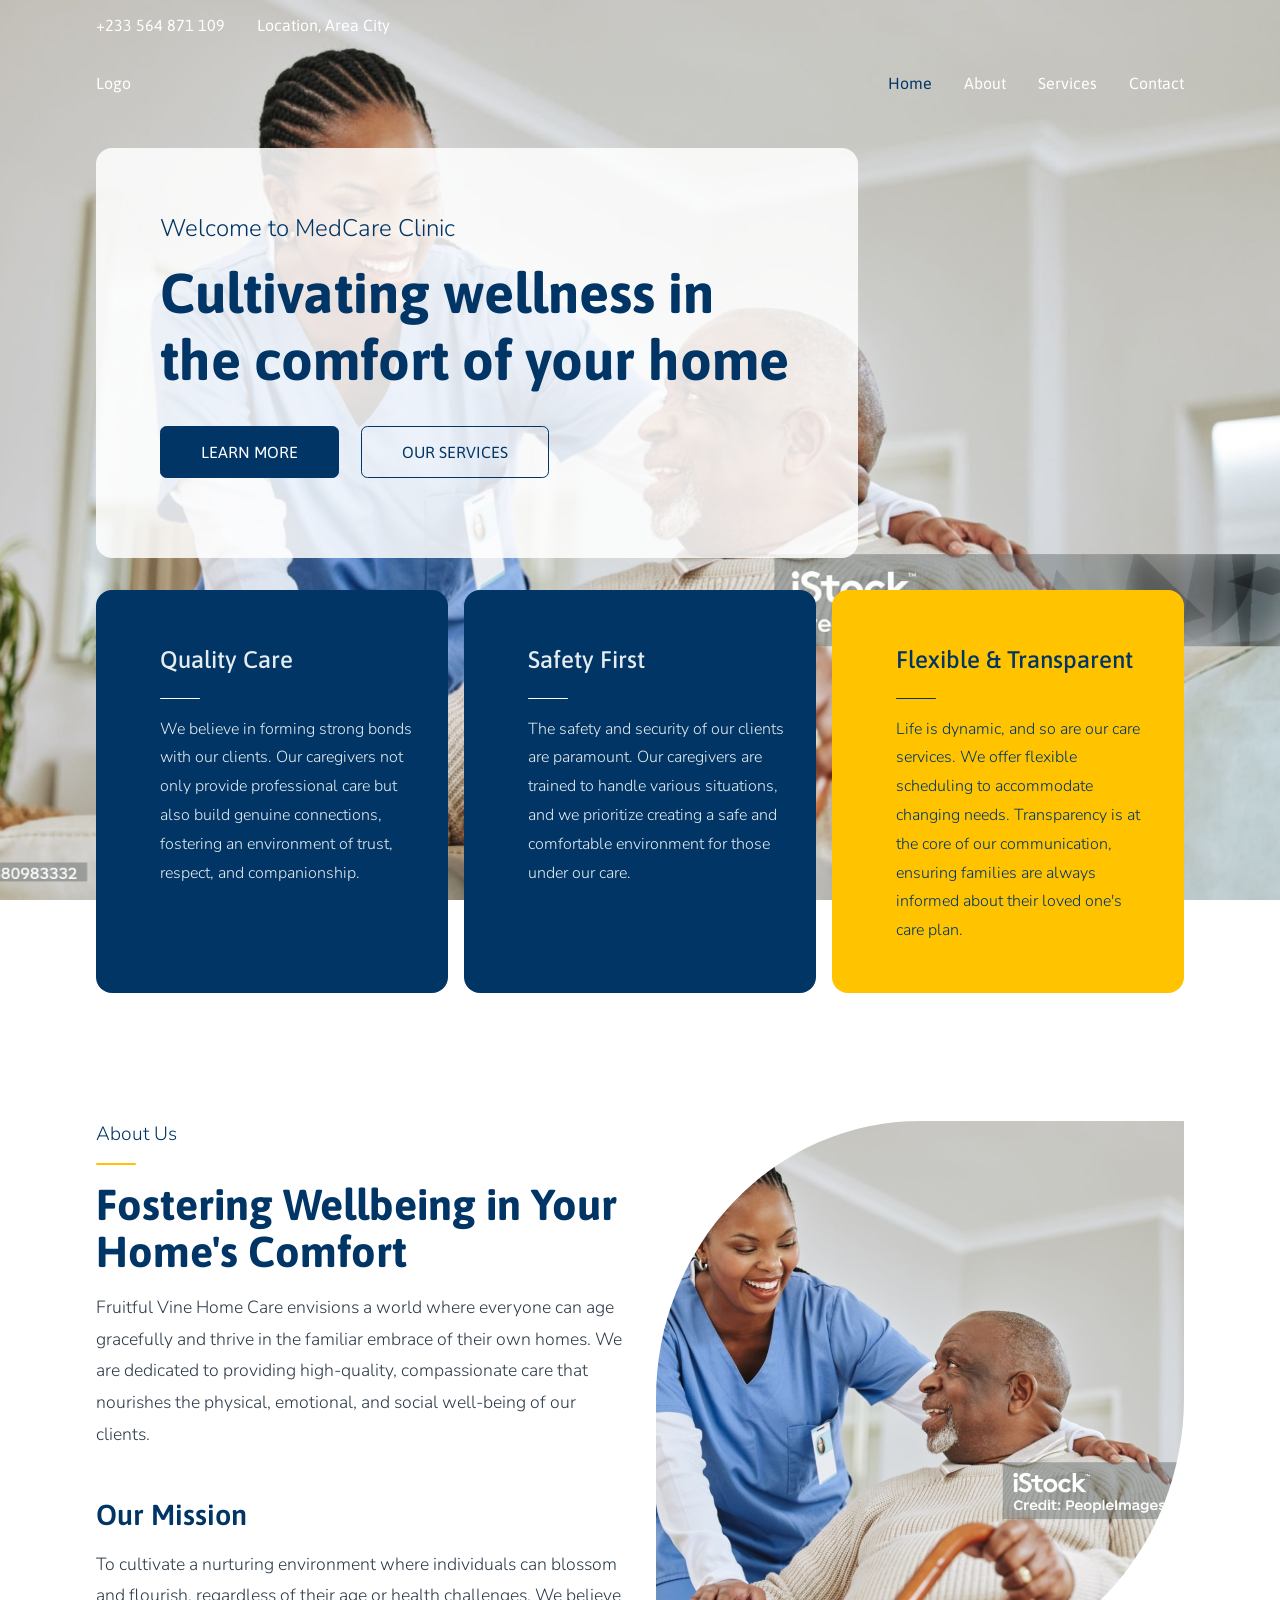
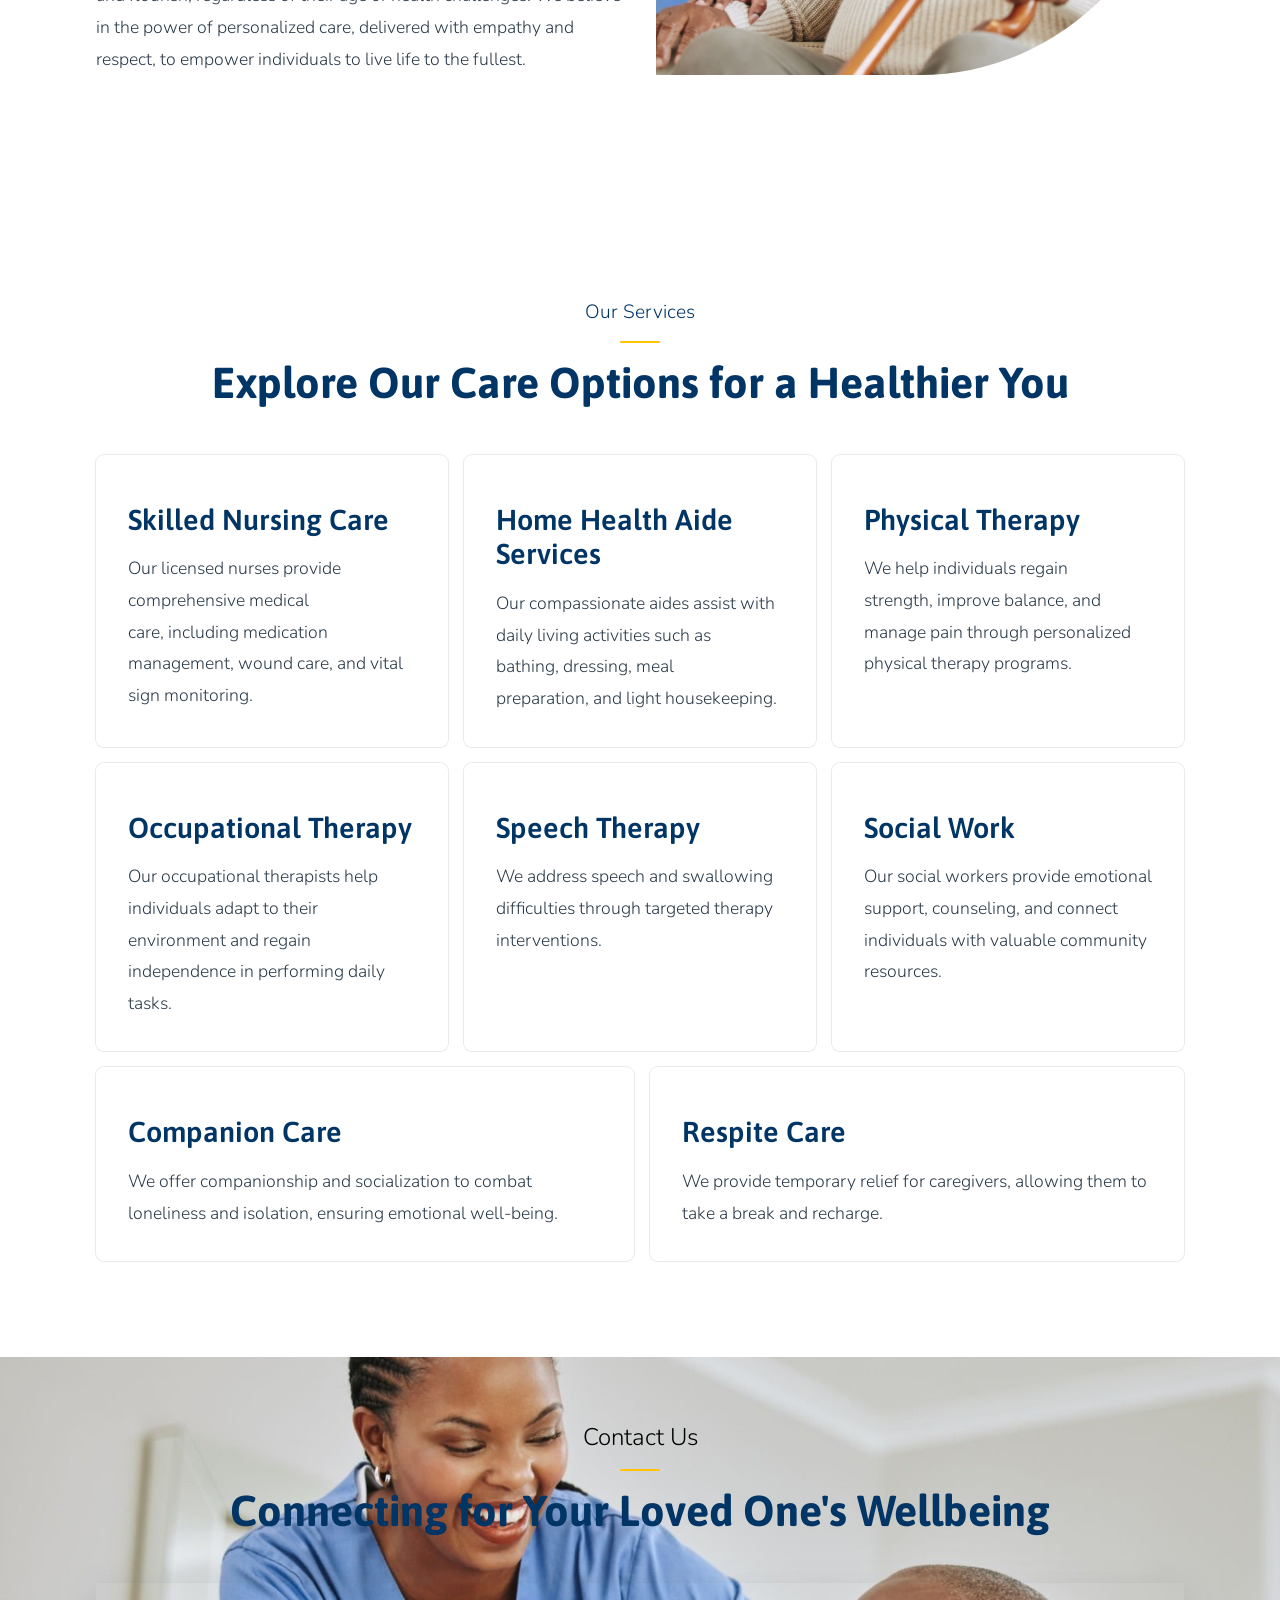
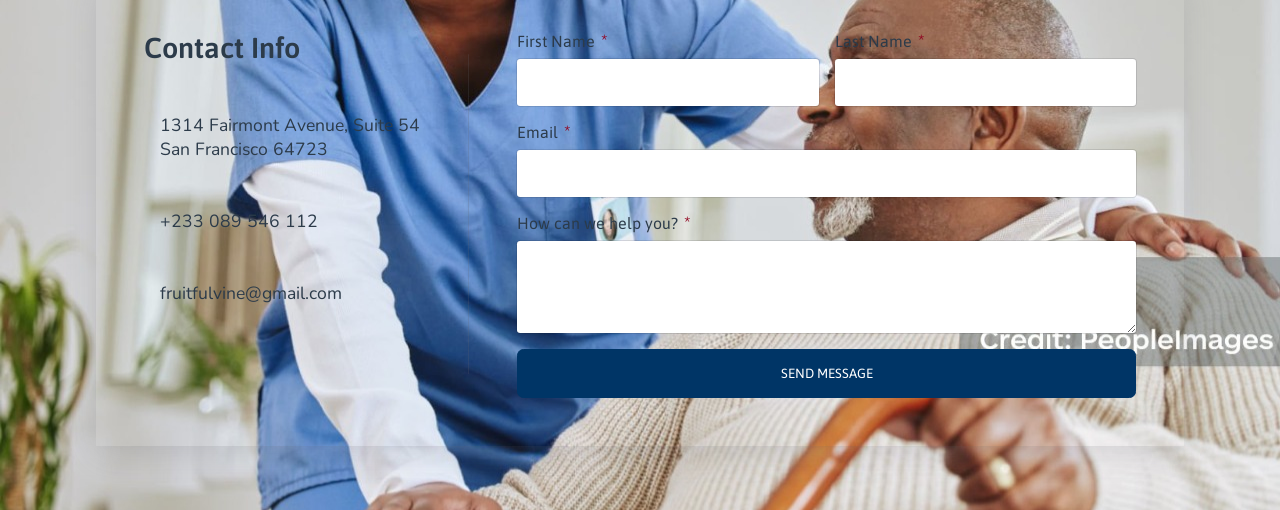
==== index.html @ 84276038 "Added a working spinner to button on form submit" ====
<!DOCTYPE html>
<html lang="en">
<head>
    <meta charset="UTF-8">
    <meta name="viewport" content="width=device-width, initial-scale=1.0">
    <title>Fruitful Vine Home Care</title>
    <link rel="stylesheet" href="https://unicons.iconscout.com/release/v4.0.0/css/line.css">
    <link rel="stylesheet" href="./assets/css/style.css"/>
    <link rel="preconnect" href="https://fonts.googleapis.com">
    <link rel="preconnect" href="https://fonts.gstatic.com" crossorigin>
    <link href="https://fonts.googleapis.com/css2?family=Nunito:ital,wght@0,200;0,300;0,400;0,500;0,600;0,700;0,800;1,200;1,300;1,400&family=Open+Sans:ital,wght@0,300;0,400;0,500;0,600;0,700;1,300;1,400&display=swap" rel="stylesheet">
    <link rel="preconnect" href="https://fonts.googleapis.com">
    <link href="https://fonts.googleapis.com/css2?family=Asap:ital,wght@0,200;0,300;0,400;0,600;0,700;0,800;0,900;1,200&family=Nunito:ital,wght@0,200;0,300;0,400;0,500;0,600;0,700;0,800;1,200;1,300;1,400&family=Open+Sans:ital,wght@0,300;0,400;0,500;0,600;0,700;1,300;1,400&display=swap" rel="stylesheet">
    <script src="./assets/js/main.js" defer></script>
</head>
<body>
    <section class="topnav">
        <div class="container flex">
            <ul class="contact-links flex gap-md">
                <li>
                    <span><i class="uil uil-phone-alt"></i></span>
                    <span>+233 564 871 109</span>
                </li>
                <li>
                    <span><i class="uil uil-map-marker"></i></span>
                    <span>Location, Area City</span>
                </li>
            </ul>

            <ul class="social-media-links flex gap">
                <li><i class="uil uil-facebook-f"></i></li>
                <li><i class="uil uil-twitter"></i></li>
                <li><i class="uil uil-instagram"></i></li>
                <li><i class="uil uil-whatsapp"></i></li>
            </ul>
        </div>
    </section>

    <nav id="navbar" class="nav">
        <div class="container space-between">
            <div class="flex">
                <i class="uil uil-bars" id="nav-menu-icon"></i>
                <p id="logo">Logo</p>
            </div>
            <ul class="navlinks flex gap-md">
                <li><a href="home" class="active">Home</a></li>
                <li><a href="about">About</a></li>
                <li><a href="services">Services</a></li>
                <li><a href="contact">Contact</a></li>
            </ul>
            <i class="uil uil-ellipsis-v" id="topnav-menu-icon"></i>
        </div>
    </nav>

    <div id="alertBox">
        <!-- <span class="validation-success-icon"><i class="uil uil-exclamation-circle"></i></span>
        <span class="validation-success">Lorem ipsum dolor sit amet consectetur.</span> -->
    </div>

    <section class="hero container">
        <div class="content flex-col">
            <h1 class="h-sm"> Welcome to MedCare Clinic</h1>
            <h2 class="h-xl"> Cultivating wellness in the comfort of your home</h2>
            <div class="hero-buttons">
                <a class="btn btn-blue-fill" href="#">Learn More</a>
                <a class="btn btn-blue-outline" href="#">Our Services</a>
            </div>
        </div>
    </section>
    <div class="hero-bg-image scaleAnimation"></div>

    <section class="hero-cards container">
        <div class="hero-card">
                <div><i class="uil uil-star"></i></div>
            <div class="content">
                <h3>Quality Care</h3>
                <hr class="hr">
                <p>We believe in forming strong bonds with our clients. Our caregivers not only provide professional care but also build genuine connections, fostering an environment of trust, respect, and companionship.</p>
            </div>
        </div>
        <div class="hero-card">
            <div><i class="uil uil-shield-check"></i></div>
            <div class="content">
                <h3 class="short-underline">Safety First</h3>
                <hr class="hr">
                <p>The safety and security of our clients are paramount. Our caregivers are trained to handle various situations, and we prioritize creating a safe and comfortable environment for those under our care.</p>
            </div>
        </div>
        <div class="hero-card">
            <div><i class="uil uil-thumbs-up"></i></div>
            <div class="content">
                <h3>Flexible & Transparent</h3>
                <hr class="hr">
                <p>Life is dynamic, and so are our care services. We offer flexible scheduling to accommodate changing needs. Transparency is at the core of our communication, ensuring families are always informed about their loved one's care plan.</p>
            </div>
        </div>        
    </section>


    <!-- <MAIN> -->
    <main>
        <!-- ABOUT -->
        <section class="about container row gap-md">
            <div class="content flex-col flex-grow gap-lg">
                <div class="flex-col gap">
                    <h2 class="h-xs text-blue">About Us</h2>
                    <hr class="hr-md hr-yellow">
                    <h3 class="h-lg text-blue">Fostering Wellbeing in Your Home's Comfort</h3>
                    <p>Fruitful Vine Home Care envisions a world where everyone can age gracefully and thrive in the familiar embrace of their own homes. We are dedicated to providing high-quality, compassionate care that nourishes the physical, emotional, and social well-being of our clients.</p>
                </div>
                <div class="flex-col gap">
                    <h2 class="h-md text-blue">Our Mission</h2>
                    <p>To cultivate a nurturing environment where individuals can blossom and flourish, regardless of their age or health challenges. We believe in the power of personalized care, delivered with empathy and respect, to empower individuals to live life to the fullest.</p>
                </div>
            </div>
            <div class="image-container flex-grow">
            </div>
        </section>
        <!-- END OF ABOUT -->

        <!-- SERVICES -->
        <section class="services">
            <div class="content container flex-col gap-lg">
                <div class="text-center flex-col">
                    <h2 class="h-xs text-blue">Our Services</h2>
                    <hr class="hr-md hr-yellow text-center align-self-center">
                    <h3 class="h-lg text-blue">Explore Our Care Options for a Healthier You</h3>
                </div>
                <div class="content row gap">
                    <div class="card flex-col gap">
                        <div>
                            <i class="uil uil-medkit"></i>
                        </div>
                        <h3 class="h-md text-blue">Skilled Nursing Care</h3>
                        <p>Our licensed nurses provide comprehensive medical care, including medication management, wound care, and vital sign monitoring.</p>
                    </div>

                    <div class="card flex-col gap">
                        <div>
                            <i class="uil uil-clinic-medical"></i>
                        
                        </div>
                        <h3 class="h-md text-blue">Home Health Aide Services</h3>
                        <p>Our compassionate aides assist with daily living activities such as bathing, dressing, meal preparation, and light housekeeping.</p>
                    </div>

                    <div class="card flex-col gap">
                        <div><i class="uil uil-wheelchair"></i></div>
                        <h3 class="h-md text-blue">Physical Therapy</h3>
                        <p>We help individuals regain strength, improve balance, and manage pain through personalized physical therapy programs.</p>
                    </div>

                    <div class="card flex-col gap">
                        <div><i class="uil uil-heart-medical"></i></div>
                        <h3 class="h-md text-blue">Occupational Therapy</h3>
                        <p>Our occupational therapists help individuals adapt to their environment and regain independence in performing daily tasks.</p>
                    </div>

                    <div class="card flex-col gap">
                        <div><i class="uil uil-microphone"></i></div>
                        <h3 class="h-md text-blue">Speech Therapy</h3>
                        <p>We address speech and swallowing difficulties through targeted therapy interventions.</p>
                    </div>

                    <div class="card flex-col gap">
                        <div><i class="uil uil-user-nurse"></i></div>
                        <h3 class="h-md text-blue">Social Work</h3>
                        <p>Our social workers provide emotional support, counseling, and connect individuals with valuable community resources.</p>
                    </div>

                    <div class="card flex-col gap">
                        <div>
                        
                            <i class="uil uil-comments"></i>
                        </div>
                        <h3 class="h-md text-blue">Companion Care</h3>
                        <p>We offer companionship and socialization to combat loneliness and isolation, ensuring emotional well-being.</p>
                    </div>

                    <div class="card flex-col gap">
                        <div><i class="uil uil-coffee"></i></div>
                        <h3 class="h-md text-blue">Respite Care</h3>
                        <p>We provide temporary relief for caregivers, allowing them to take a break and recharge.</p>
                    </div>
                </div>
            </div>
        </section>
        <!-- END OF SERVICES -->

        <!-- WHY US -->
        <section class="contact-us">
            <div class="container flex-col gap-lg align-center">
                <div class="text-center flex-col gap">
                    <h2 class="h-sm">Contact Us</h2>
                    <hr class="hr-md hr-yellow align-self-center">
                    <h3 class="h-lg text-blue">Connecting for Your Loved One's Wellbeing</h3>
                </div>
                <div class="flex row gap-lg content align-top">
                    <div class="contact-info flex-col gap-lg">
                        <h3 class="h-md">Contact Info</h3>
                        <div class="flex justify-start ">
                            <i class="uil uil-map-marker"></i>
                            <span>
                                1314 Fairmont Avenue, Suite 54<br>San Francisco 64723
                            </span>
                        </div>
                        <div class="flex justify-start ">
                            <i class="uil uil-phone"></i>
                            <span>
                                +233 089 546 112
                            </span>
                        </div>
                        <div class="flex justify-start ">
                            <i class="uil uil-envelope-alt"></i>
                            <span>
                                fruitfulvine@gmail.com
                            </span>
                        </div>
                    </div>  
                    <hr class="hr-y">
                    <form method="post" id="contactForm" class="form gap flex-grow">
                        <div class="flex row">
                            <div class="formInput">
                                <label for="firstname">First Name</label>
                                <input type="text" name="firstname" id="firstname" class="contact-form-field" required>
                            </div>
                            <div class="formInput">
                                <label for="lastname">Last Name</label>
                                <input type="text" name="lastname" id="lastname" class="contact-form-field" required>
                            </div>
                        </div>
                        <div class="formInput">
                            <label for="email">Email</label>
                            <input type="email" name="email" id="email" class="contact-form-field" required>
                        </div>
                        <div class="formInput">
                            <label for="message">How can we help you?</label>
                            <textarea name="message" id="message" class="contact-form-field" rows="4" required>
                            </textarea>
                        </div>
                        <button id="btnSpinner" class="btn btn-blue-fill" type="button" onClick="submitForm()">
                            <span class="btn-spinner">Send Message</span>
                        </button>
                    </form>
                
                </div>
            </div>
        </section>
        <!-- END OF WHY US -->
    </main>
    <!-- </MAIN> -->


    <!-- <FOOTER> -->
    <footer>

    </footer>
    <!-- </FOOTER> -->
    <!-- <div id="preloader"></div> -->

    <script>
        const alertBox = document.getElementById('alertBox');

        function validateForm() {
            let firstname = document.getElementById('firstname').value.trim();
            let lastname = document.getElementById('lastname').value.trim();
            let email = document.getElementById('email').value.trim();
            let message = document.getElementById('message').value.trim();

            if (firstname === '' || lastname === '') {
                showMessage('Your name is required', false);
                return false;
            }

            if (email === '') {
                showMessage('Email is required', false);
                return false;
            } else if (!isValidEmail(email)) {
                showMessage('Invalid email format', false);
                return false;
            }

            return true;
        }

        function isValidEmail(email) {
            var emailRegex = /^[^\s@]+@[^\s@]+\.[^\s@]+$/;
            return emailRegex.test(email);
        }

        function showMessage(message, success){
            const className = success ? 'validation-success' : 'validation-error';
            const alertIcon = success ? '<i class="uil uil-check-circle"></i>' : '<i class="uil uil-exclamation-circle"></i>';

            alertBox.innerHTML = `
                <span class="${className}-icon">${alertIcon}</span>
                <span class="${className}">
                    ${message}
                </span>`;

            setTimeout(() => {
                if (alertBox) {
                    alertBox.innerHTML = '';
                }
            }, 6000); 
        }

        function clearInputFields (){
            var inputFields = document.getElementsByClassName('contact-form-field');

            for (var i = 0; i < inputFields.length; i++) {
                inputFields[i].value = '';
            }
        }

        function submitForm() {
            if(validateForm()){ 
                startSpinner('btnSpinner');
                fetch('process_contact_form.php', {
                    method: 'POST',
                    body: new FormData(document.getElementById('contactForm')),
            })
            .then(response => response.json())
            .then(data => {
                stopSpinner('btnSpinner');
                showMessage(data.message, data.success);
                clearInputFields();
            })
            .catch(error => console.error('Error:', error));
            }
        }

        function startSpinner(elementId) {
            var element = document.getElementById(elementId);
            element.classList.add('btn-loading');
        }

        function stopSpinner(elementId) {
            var element = document.getElementById(elementId);
            if(element.classList.contains('btn-loading')){ 
            element.classList.remove('btn-loading');
            }
        }
    </script>
</body>
</html>
---- assets/css/style.css ----
:root{
    --dark: #2c3b4a;
    /* --blue: #346bae; */
    /* --yellow: #e1c303;  */
    --yellow: #ffc300;
    --blue: #003566;
    --turq: #03cee1; 
    --light-blue: #346bae;
    --light: #e4ecee;
    --test: 2px solid red;
    --shadow-1: #959da533 0px 8px 24px;
}
*{
    padding: 0;
    margin: 0;
    box-sizing: border-box;
    list-style-type: none;
    text-decoration: none;
    /* border:var(--test); */
}
body{
    font-family: 'Nunito', sans-serif;
    position: relative;
}
a{
    color: inherit;
}
.container{
    width: 85%;
    margin: 0 auto;
}
.topnav, .nav{
    padding: 1rem 0;
}
.flex{
    display: flex;
    justify-content: space-between;
    align-items: center;
    gap: 1rem;
}
.flex-col{
    display: flex;
    flex-direction: column;
    gap: 1rem;
}
.space-between{
    display: flex;
    justify-content: space-between;
}
.justify-start{
    justify-content: start;
}
.align-center{
    align-items: center;
}
.align-self-center{
    align-self: center;
}
.gap{
    gap: 1rem;
}
.gap-md{
    gap: 2rem;
}
.gap-lg{
    gap: 3rem;
}
.gap-xl{
    gap: 5rem;
}
.nav{
    position: sticky;
    top: 0;
    z-index: 1;
    padding: 1.5rem 0;
}
#nav-menu-icon,
#topnav-menu-icon{
    display: none;
}
.topnav, .nav{
    color: white;
    font-family: "Asap", sans-serif;
}
.topnav ul li i:hover,
.nav ul li a:hover{
    color: var(--blue);
    cursor: pointer;
}
nav a.active {
    color: var(--blue); 
}
.nav-scrolled{
    background-color: var(--blue);
}
.nav-scrolled a.active{
    color: var(--yellow);
}
.nav-scrolled ul li a:hover{
    color: var(--yellow);
}
#topnav-menu-icon,
#nav-menu-icon{
    font-size: 2rem;
    cursor: pointer;
    display: none;
}
.h-xs{
    font-weight: 300;
    font-size: 1.2rem;
}
.h-sm{
    font-weight: 300;
    font-size: 1.5rem;
}
.h-md{
    font-weight: 600;
    font-size: 1.8rem;
    font-family: "Asap", sans-serif;
    line-height: 1.2;
}
.h-lg{
    font-weight: 700;
    font-size: 2.7rem;
    font-family: "Asap", sans-serif;
    line-height: 1.1;
}
.h-xl{
    font-weight: 700;
    font-size: 3.5rem;
    font-family: "Asap", sans-serif;
    line-height: 1.2;
}
.hero{
    /* min-height: 80vh; */
    display: flex;
    padding: 2rem 0;
    /* align-items: center; */
    /* border: 1px solid red; */
    color: var(--blue);
}
.hero .content{
    width: 70%;
    background-color: #ffffffda;
    padding: 4rem;
    border-radius: 1rem;
}
.hero-bg-image{
    min-height: 100vh;
    width: 100%;
    position: absolute;
    top: 0;
    z-index: -1;
    background: url('../img/hero-img-1.jpeg');
    background-size: cover;
    background-repeat: no-repeat;
    background-position: top;
    background-attachment: fixed;
    animation: scaleAnimation 30s infinite alternate; 
}
.hero-buttons{
    display: flex;
    gap: 1.4rem;
    padding: 1rem 0;
}
.hero-cards{
    display: flex;
    gap: 1rem;
}
.hero-card{
    flex: 1;
    display: flex;
    padding: 3rem 2rem;
    background-color: var(--blue);
    color: white;
    border-radius: 1rem;
    gap: 2rem;
    transition: transform 0.5s ease;
}
.hero-card hr{
    background-color: white;
}
.hero-cards .hero-card:last-child .content hr{
    background-color: var(--blue);
}
.hero-card .content{
    display: flex;
    flex-direction: column;
    gap: 1rem;
    font-weight: 300;
    color: var(--light);
    line-height: 1.8;
}
.hero-card .content h3{
    font-size: 1.5rem;
    font-weight: 500;
    font-family: "Asap", sans-serif;
}
.hero-card i {
    font-size: 2rem;
}
.hero-cards .hero-card:last-child,
.hero-cards .hero-card:last-child .content{
    background-color: var(--yellow);
    color: var(--blue);
}
.hero-cards .hero-card:last-child .content hr{
    border-color: var(--blue);
}
.hero-card:hover{
    transform: scale(1.1);
    box-shadow: var(--shadow-1);
}
.btn{
    padding: 1rem 2.5rem;
    border-radius: .4rem;
    font-family: 'Asap', sans-serif;
    text-transform: uppercase;
    cursor: pointer;
    position: relative;
    overflow: hidden;
    transition: all 0.3s linear;
}
.btn::after{
    content: '';
    position: absolute;
    width: 30rem;
    height: 30rem;
    left: 50%;
    top: 50%;
    transform: translate(-50%, -50%) scale(0.2);
    background: var(--blue);
    border-radius: 50%;
    opacity: 0;
    z-index: -1;
    transition: all 0.3s linear;
}
.btn:hover{
    background-color: var(--blue);
    color: var(--light);
    border: 1px solid var(--blue);
    font-weight: 400;
}
.btn:hover::after{
    transform: translate(-50%, -50%) scale(1);
    opacity: 1;
}
.btn-yellow-fill{
    background: var(--yellow);
    color: var(--blue);
    font-weight: 600;
    border: 1px solid var(--yellow);
}
.btn-turq-fill{
    background: var(--turq);
    color: white;
    border: 1px solid var(--turq);
}
.btn-blue-fill{
    background: var(--blue);
    color: white;
    border: 1px solid var(--blue);
}
.btn-dark-fill{
    background: var(--dark);
    color: var(--light);
}
.btn-blue-outline{
    border: 1px solid var(--blue);
    color: var(--blue);
    border: 1px solid var(--blue);
}
.btn:active{
    background-color: var(--dark);
}
.btn-spinner{
    transition: all 0.2s; 
}
.btn-loading .btn-spinner{
    visibility: hidden;
    opacity: 0;
}
.btn-loading::before{
    content: '';
    position: absolute;
    width: 24px;
    height: 24px;
    top: 0;
    left: 0;
    bottom: 0;
    right: 0;
    margin: auto;
    border: 4px solid rgba(0, 0, 0, 0.1);
    border-radius: 50%;
    border-top: 4px solid var(--light);
    animation: spin 1s linear infinite;
}

@keyframes spin {
    from { 
        transform: rotate(0turn)
    }
    100% { 
        transform: rotate(1turn)
    }
  }

.btn .spinner{
    visibility: hidden;
    opacity: 0;
}
.spinner {
    position: absolute;
    top: 50%;
    left: 50%;
    transform: translate(-50%, -50%);
    border: 4px solid rgba(0, 0, 0, 0.1);
    border-radius: 50%;
    border-top: 4px solid #3498db;
    width: 24px;
    height: 24px;
    animation: spin 1s linear infinite;
  }
.hr{
    width: 2.5rem;
    border: none;
    height: 1px;
    border-radius: 4px;
}
.hr-md{
    width: 2.5rem;
    border: none;
    height: 2px;
    border-radius: 4px;
}
.hr-y{
    width: 1px;
    height: 20rem;
    border: none;
    border-radius: 4px;
    background-color:  rgba(100, 100, 111, 0.2);
    align-self: center;
    justify-self: center;
}
.hr-blue{
    background-color: var(--light-blue);
}
.hr-yellow{
    background-color: var(--yellow);
}
.text-blue{
    color: var(--blue);
}
.text-center{
    text-align: center;
}
.row{
    display: flex;
    flex-wrap: wrap;
    /* gap: 1rem; */
}
.about{
    padding: 8rem 0;
    /* margin: 2rem 0; */
}
.about .content p{
    line-height: 1.8;
    font-weight: 300;
    font-size: 1.1rem;
    color: var(--dark);
}
.image-container{
    border-radius: 50% 0 50% 0rem;
    background-image: url("../img/hero-img-1.jpeg");
    background-size: cover;
    background-position: center;
}
.flex-grow{
    flex: 1;
}
.services{
    padding: 6rem 0;
    /* background-color: var(--light); */
}
.services .content .card{
    flex: 1 0 calc(33.3% - 1rem);
    border-radius: .5rem;
    padding: 2rem;
    background-color: white;
    box-shadow: #00000005 0px 1px 3px 0px, #1b1f2316 0px 0px 0px 1px;
    cursor: default;
    transition: transform 0.5s ease;
}
.services .content .card:hover{
    box-shadow: #959da533 0px 8px 24px;
    transform: scale(1.1);

}
.services .content .card:last-child {
    flex: 1 0 calc(33.33% - 20px); /* Maintain base width, don't grow, don't shrink */
    margin-left: auto; /* Center the last card */
    margin-right: auto; /* Center the last card */
  }
.services .content .card p{
    font-weight: 300;
    color: var(--dark);
    line-height: 1.8;
    font-size: 1.1rem;
}
.services .content .card i{
    font-size: 2.5rem;
    color: var(--yellow);
}
.contact-us{
    padding: 4rem 0;
    background-image: url('/assets/img/hero-img-1.jpeg');
    background-repeat: no-repeat;
    background-position-y: center;
}
.contact-us .content{
    width: 100%;
    padding: 3rem;
    color: var(--dark);
    box-shadow: rgba(100, 100, 111, 0.2) 0px 7px 29px 0px;
    position: relative;
}
.contact-us .contact-info i{
    font-size: 1.5rem;
    color: var(--dark);
}
.contact-us .contact-info span{
    font-size: 1.1rem;
}
.form{
    display: flex;
    flex-direction: column;
    /* padding: 3rem 0; */
}
.formInput{
    display: flex;
    flex-direction: column;
    flex: 1;
    gap: .5rem;
}
.formInput input, .formInput textarea{
    padding: 1rem .5rem;
    border-radius: .2rem;
    border: none;
    outline: none;
    box-shadow: #00000005 0px 1px 3px 0px, #1b1f231f 0px 0px 0px 1px;
}
.formInput label{
    /* text-transform: uppercase; */
    font-family: "Asap", sans-serif;
    color: var(--dark);
    font-size: 1rem;
}
.formInput label::after{
    content: '*';
    color: #920420;
    font-size: 1.1rem;
    padding: 0 .4rem;
}
.align-top{
    align-items: start;
}
#alertBox{
    display: flex;
    justify-content: start;
    align-items: center;
    width: 100%;
    font-size: 1.1rem;
    position: fixed;
    top: 4rem;
    z-index: 5;
    background: white;
    box-shadow: rgba(0, 0, 0, 0.12) 0px 1px 3px, rgba(0, 0, 0, 0.24) 0px 1px 2px;
}
#alertBox i {
    font-size: 2rem;
    padding: 2rem 1rem;
}
.validation-error{
    color: #c60229;
}
.validation-error-icon{
    border-left: 5px solid red;
    padding: 1rem 0;
}
.validation-error-icon i{
    color: #c60229;
}
.validation-success{
    width: 100%;
    padding: 1rem;
    color: var(--light-blue);
}
.validation-success-icon{
    border-left: 5px solid var(--light-blue);
    padding: 1rem 0;
}
.validation-success-icon i{
    color: var(--light-blue);
}





/* ================================================================
======================== Desktop View =============================
==================================================================*/

@media only screen and (max-width: 1024px){
    .container{
        width: 90%;
        margin: 0 auto;
    }
    .hero-bg-image{
        min-height: 90vh;
    }
}



/* ================================================================
======================== Tablet View ==============================
==================================================================*/

@media only screen and (max-width:768px){
    .container{
        width: 90%;
        /* background-color: blue; */
    }
    .topnav, .navlinks{
        display: none;
    }
    #nav-menu-icon,
    #topnav-menu-icon{
        display: block;
        font-size: 2rem;
    }
    .nav{
        background: white;
        color: var(--dark);
    }
    .h-sm{
        font-size: 1.2rem;
    }
    .h-md{
        font-size: 1.5rem;
    }
    .h-lg{
        font-size: 2rem;
        line-height: 1.2;
    }
    .h-xl{
        font-size: 2.5rem;
        line-height: 1.5;
    }
    .hero .content{
        width: 100%;
        align-items: center;
        text-align: center;
    }
    .hero-bg-image{
        min-height: 100vh;
    }
    .hero-cards{
        flex-direction: column;
    }
    .hero-card:hover{
        transform: none;
    }
    .about{
        padding: 2rem 0;
    }
    .image-container{
        display: none;
    }
    .services{
        padding: 2rem 0;
    }
    .contact-us .content{
        flex-direction: column-reverse;
    }
    .contact-us .content{
        padding: 2rem;
    }
    .contact-us .content .hr-y{
    width: 100%;
    height: 1px;
    }
    .form{
        width: 100%;
    }
    .form label, .form input, .contact-us .contact-info span{
        font-size: .9rem;
    }
    .contact-us .contact-info i{
        font-size: 1.3rem;
    }

    #alertBox{
        font-size: 1rem;
    }
    #alertBox i {
        font-size: 1.7rem;
        padding: 1.7rem .5rem;
    }
    .validation-error-icon{
        padding: .7rem 0;
    }
    .validation-success-icon{
        padding: .7rem 0;
    }  
}





/* ================================================================
======================== Mobile View ==============================
==================================================================*/
@media only screen and (max-width:640px){
    .nav{
        padding: 1rem 0;
        box-shadow: rgba(0, 0, 0, 0.16) 0px 1px 4px;
    }
    .hero .content{
        width: 100%;
        padding-left: 1rem;
        padding-right: 1rem;
    }
    .hero-bg-image{
        animation: none;
    }
    .hero-buttons{
        flex-direction: column;
        gap: 1rem;
    }
    .hero-card{
        gap: 1rem;
    }
    .h-sm{
        font-size: 1rem;
    }
    .h-md{
        font-size: 1.3rem;
    }
    .h-lg{
        font-size: 1.7rem;
        line-height: 1.2;
    }
    .gap-md{
        gap: 1rem;
    }
    .gap-lg{
        gap: 2rem;
    }
    .services .content .card,
    .services .content .card:last-child{
        padding: 1rem;
        align-items: center;
        text-align: center;
        flex: 1;
    }
    .contact-us .content{
        padding: 2rem 1rem;
    }
}





/* ===============================================================
==================================================================
======================== Animations ==============================
==================================================================
================================================================*/


@keyframes scaleAnimation {
    0% {
        background-size: 100%;
    }
    100% {
        background-size: 120%;
    }
}
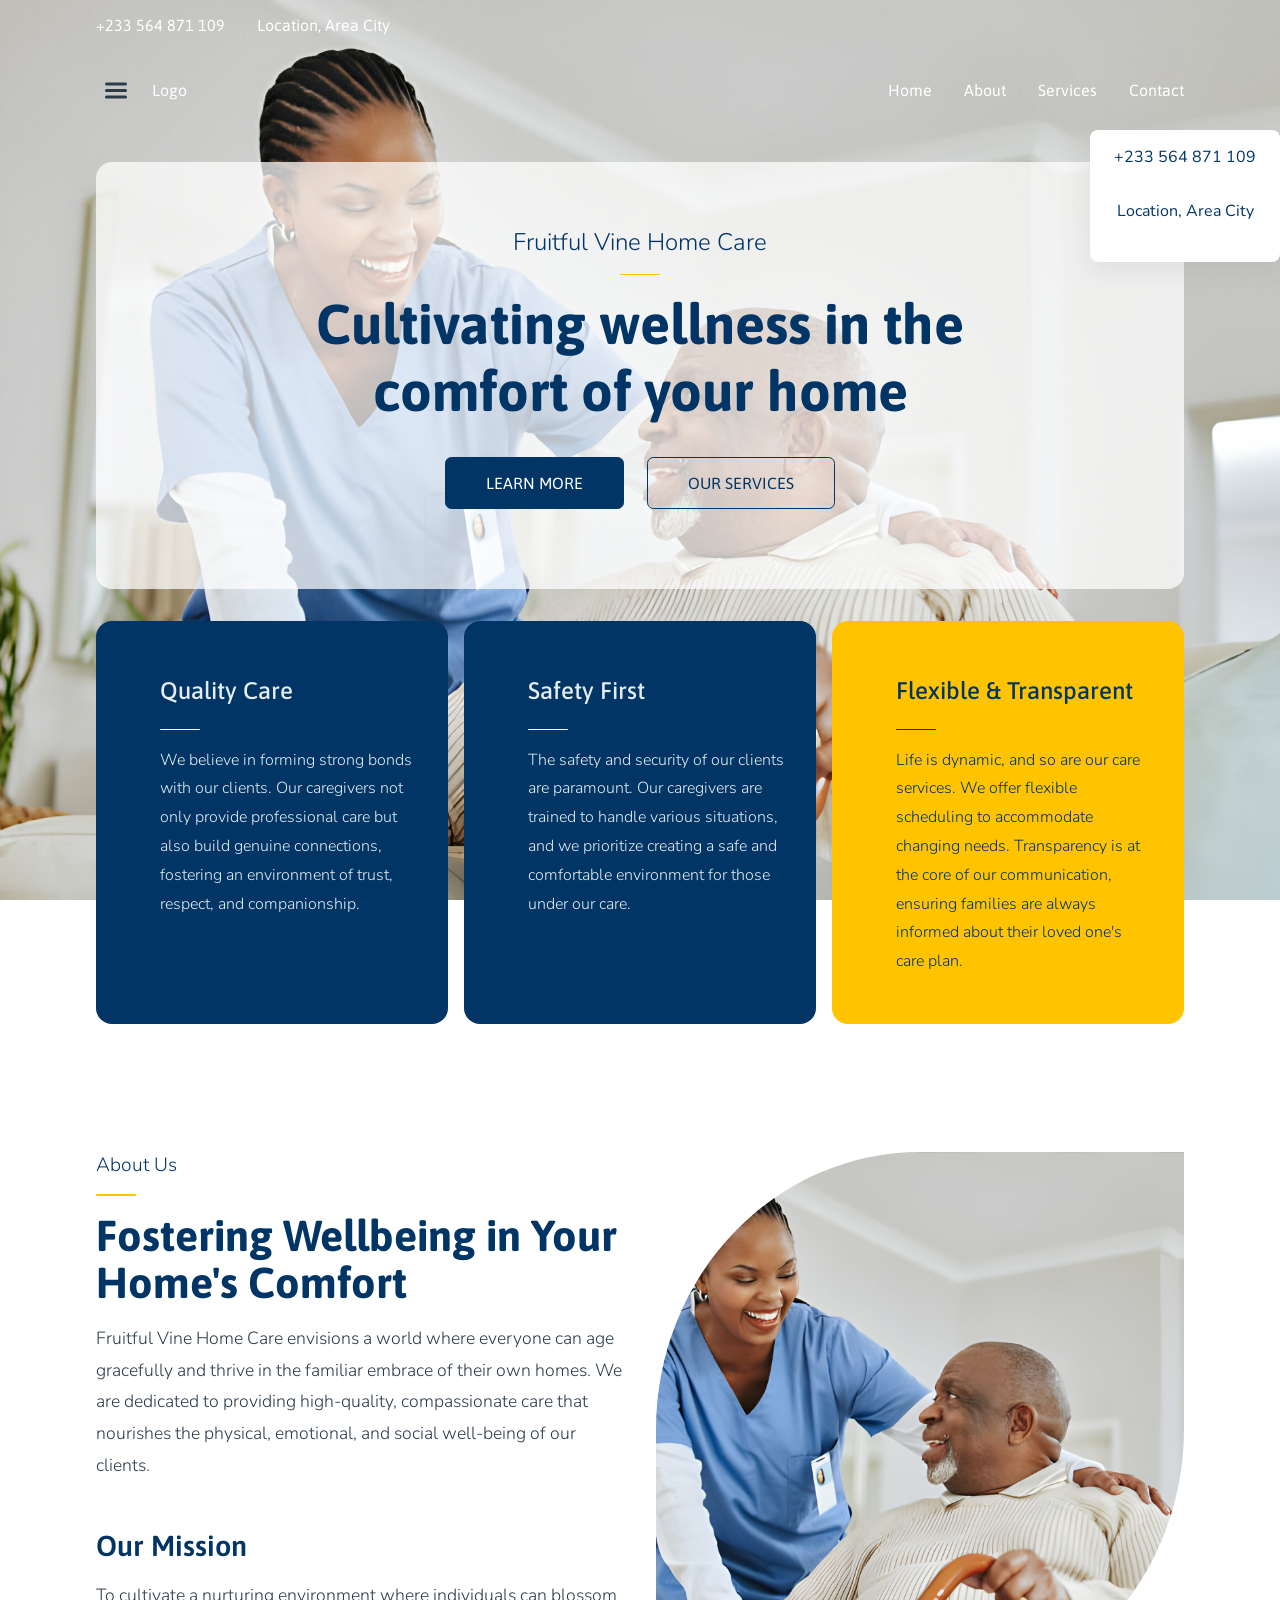
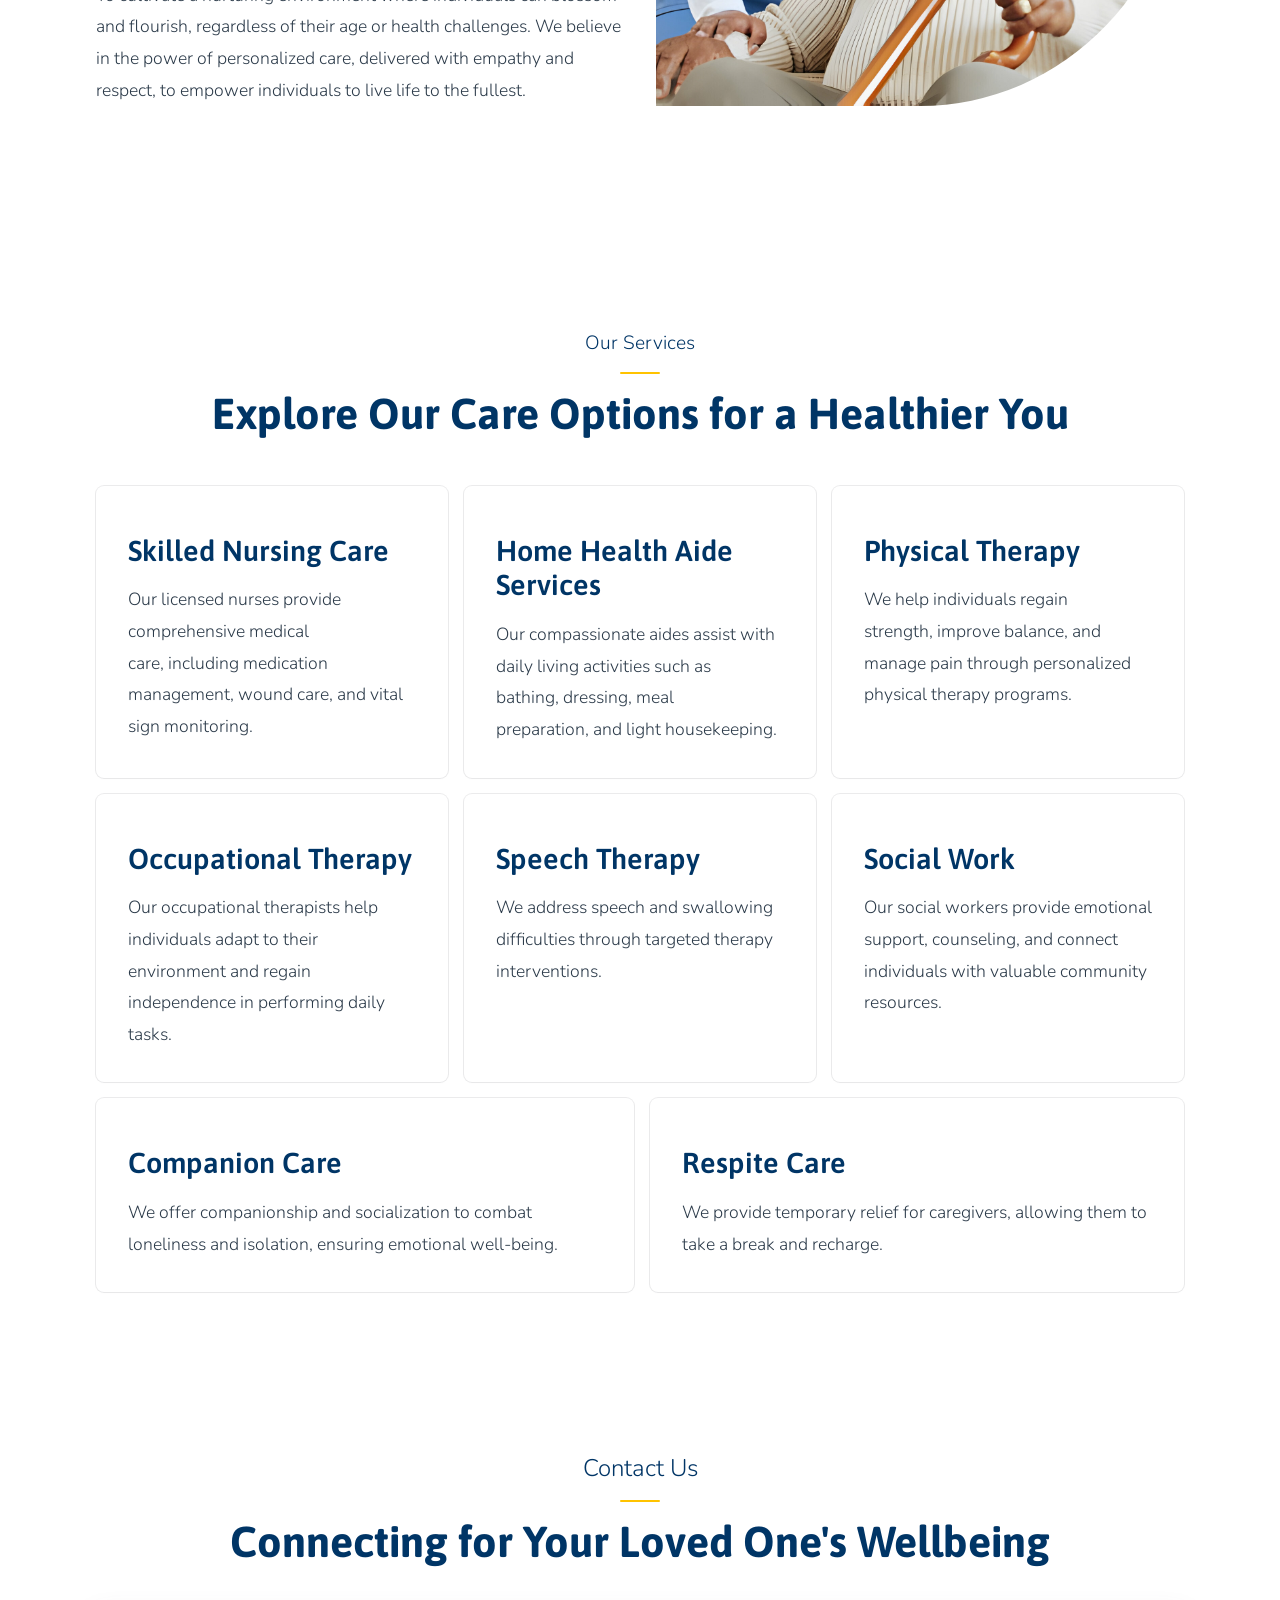
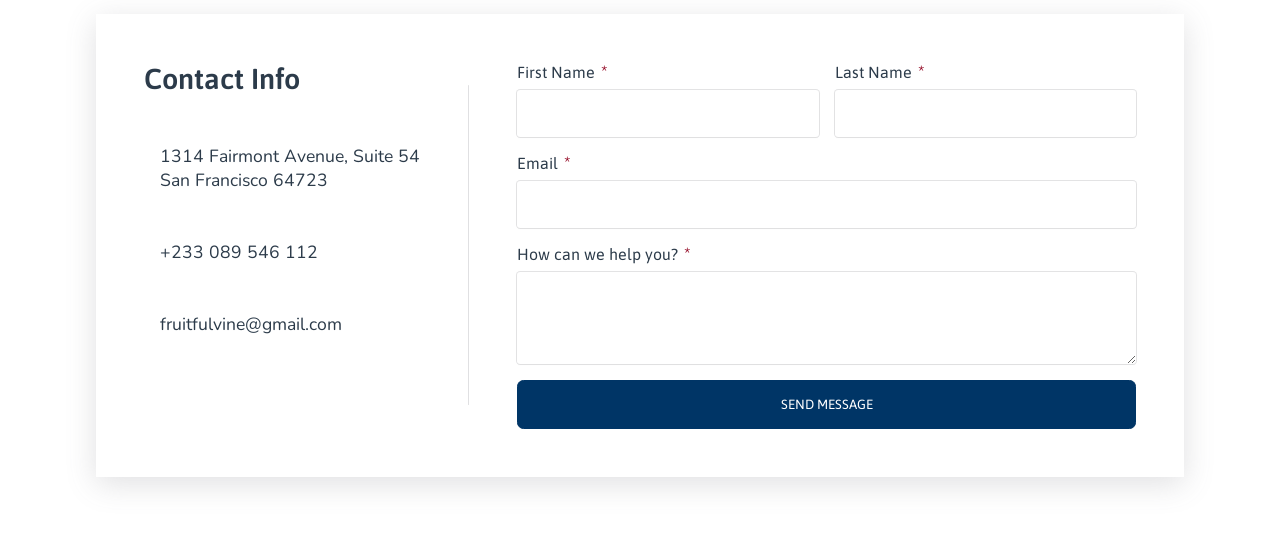
==== commit 25fc76fb: "Implemented a nice menu for tablet and mobile views. Yet to do same for the topnav" ====
--- a/index.html
+++ b/index.html
@@ -4,6 +4,7 @@
     <meta charset="UTF-8">
     <meta name="viewport" content="width=device-width, initial-scale=1.0">
     <title>Fruitful Vine Home Care</title>
+    <link rel="stylesheet" href="https://unpkg.com/aos@next/dist/aos.css" />
     <link rel="stylesheet" href="https://unicons.iconscout.com/release/v4.0.0/css/line.css">
     <link rel="stylesheet" href="./assets/css/style.css"/>
     <link rel="preconnect" href="https://fonts.googleapis.com">
@@ -14,7 +15,7 @@
     <script src="./assets/js/main.js" defer></script>
 </head>
 <body>
-    <section class="topnav">
+    <section id="home" class="topnav">
         <div class="container flex">
             <ul class="contact-links flex gap-md">
                 <li>
@@ -39,18 +40,54 @@
     <nav id="navbar" class="nav">
         <div class="container space-between">
             <div class="flex">
-                <i class="uil uil-bars" id="nav-menu-icon"></i>
+                <!-- <span id="nav-menu-icon">
+                    <i class="uil uil-bars"></i>
+                </span> -->
+
+                <div class="menu-btn">
+                    <span class="menu-btn-icon"></span>
+                </div>
+
                 <p id="logo">Logo</p>
             </div>
             <ul class="navlinks flex gap-md">
-                <li><a href="home" class="active">Home</a></li>
-                <li><a href="about">About</a></li>
-                <li><a href="services">Services</a></li>
-                <li><a href="contact">Contact</a></li>
+                <li><a href="#home" class="active">Home</a></li>
+                <li><a href="#about">About</a></li>
+                <li><a href="#services">Services</a></li>
+                <li><a href="#contact">Contact</a></li>
             </ul>
             <i class="uil uil-ellipsis-v" id="topnav-menu-icon"></i>
         </div>
     </nav>
+    <div class="responsive-nav">
+        <div class="alt-topnav">
+            <ul class="contact-links flex gap-md">
+                <li>
+                    <span><i class="uil uil-phone-alt"></i></span>
+                    <span>+233 564 871 109</span>
+                </li>
+                <li>
+                    <span><i class="uil uil-map-marker"></i></span>
+                    <span>Location, Area City</span>
+                </li>
+            </ul>
+
+            <ul class="social-media-links flex gap">
+                <li><i class="uil uil-facebook-f"></i></li>
+                <li><i class="uil uil-twitter"></i></li>
+                <li><i class="uil uil-instagram"></i></li>
+                <li><i class="uil uil-whatsapp"></i></li>
+            </ul>
+        </div>
+        <div id="nav-menu">
+            <ul class="gap-md">
+                <li><a href="#home" class="active">Home</a></li>
+                <li><a href="#about">About</a></li>
+                <li><a href="#services">Services</a></li>
+                <li><a href="#contact">Contact</a></li>
+            </ul>
+        </div>
+    </div>
 
     <div id="alertBox">
         <!-- <span class="validation-success-icon"><i class="uil uil-exclamation-circle"></i></span>
@@ -58,8 +95,9 @@
     </div>
 
     <section class="hero container">
-        <div class="content flex-col">
-            <h1 class="h-sm"> Welcome to MedCare Clinic</h1>
+        <div class="content flex-col align-center">
+            <h1 class="h-sm"> Fruitful Vine Home Care</h1>
+            <hr class="hr hr-yellow">
             <h2 class="h-xl"> Cultivating wellness in the comfort of your home</h2>
             <div class="hero-buttons">
                 <a class="btn btn-blue-fill" href="#">Learn More</a>
@@ -100,7 +138,7 @@
     <!-- <MAIN> -->
     <main>
         <!-- ABOUT -->
-        <section class="about container row gap-md">
+        <section id="about" class="about container row gap-md">
             <div class="content flex-col flex-grow gap-lg">
                 <div class="flex-col gap">
                     <h2 class="h-xs text-blue">About Us</h2>
@@ -108,6 +146,11 @@
                     <h3 class="h-lg text-blue">Fostering Wellbeing in Your Home's Comfort</h3>
                     <p>Fruitful Vine Home Care envisions a world where everyone can age gracefully and thrive in the familiar embrace of their own homes. We are dedicated to providing high-quality, compassionate care that nourishes the physical, emotional, and social well-being of our clients.</p>
                 </div>
+                <!-- <div>
+                    <a href="./pages/about.html">
+                        <button class="btn btn-blue-outline">More About Us</button>
+                    </a>
+                </div> -->
                 <div class="flex-col gap">
                     <h2 class="h-md text-blue">Our Mission</h2>
                     <p>To cultivate a nurturing environment where individuals can blossom and flourish, regardless of their age or health challenges. We believe in the power of personalized care, delivered with empathy and respect, to empower individuals to live life to the fullest.</p>
@@ -119,7 +162,7 @@
         <!-- END OF ABOUT -->
 
         <!-- SERVICES -->
-        <section class="services">
+        <section id="services" class="services">
             <div class="content container flex-col gap-lg">
                 <div class="text-center flex-col">
                     <h2 class="h-xs text-blue">Our Services</h2>
@@ -138,7 +181,6 @@
                     <div class="card flex-col gap">
                         <div>
                             <i class="uil uil-clinic-medical"></i>
-                        
                         </div>
                         <h3 class="h-md text-blue">Home Health Aide Services</h3>
                         <p>Our compassionate aides assist with daily living activities such as bathing, dressing, meal preparation, and light housekeeping.</p>
@@ -188,10 +230,10 @@
         <!-- END OF SERVICES -->
 
         <!-- WHY US -->
-        <section class="contact-us">
+        <section id="contact" class="contact-us">
             <div class="container flex-col gap-lg align-center">
                 <div class="text-center flex-col gap">
-                    <h2 class="h-sm">Contact Us</h2>
+                    <h2 class="h-sm text-blue">Contact Us</h2>
                     <hr class="hr-md hr-yellow align-self-center">
                     <h3 class="h-lg text-blue">Connecting for Your Loved One's Wellbeing</h3>
                 </div>
@@ -341,6 +383,13 @@
             element.classList.remove('btn-loading');
             }
         }
+        
     </script>
+
+    <!-- <script src="https://unpkg.com/aos@next/dist/aos.js"></script>
+    <script>
+        AOS.init();
+     </script> -->
+    
 </body>
 </html>
--- a/assets/css/style.css
+++ b/assets/css/style.css
@@ -1,10 +1,14 @@
 :root{
     --dark: #2c3b4a;
+    --dark-2: #232133;
+    --dark-3: #2e3a51;
+    --green: #106f4c;
     /* --blue: #346bae; */
     /* --yellow: #e1c303;  */
     --yellow: #ffc300;
     --blue: #003566;
-    --turq: #03cee1; 
+    /* --turq: #03cee1;  */
+    --turq: #05cca2;
     --light-blue: #346bae;
     --light: #e4ecee;
     --test: 2px solid red;
@@ -50,6 +54,12 @@
 .justify-start{
     justify-content: start;
 }
+.justify-center{
+    justify-content: center;
+}
+.accented{
+    color: var(--yellow);
+}
 .align-center{
     align-items: center;
 }
@@ -105,6 +115,120 @@
     cursor: pointer;
     display: none;
 }
+.alt-topnav{
+    background-color: #fff;
+    padding: 1rem 1.5rem;
+    border-radius: .5rem;
+    box-shadow: var(--shadow-1);
+    color: var(--blue);
+    position: fixed;
+    z-index: 5;
+    right: 0;
+    display: flex;
+    flex-direction: column;
+    gap: 1.5rem;
+}
+.alt-topnav .contact-links{
+    display: flex;
+    flex-direction: column;
+}
+/* .alt-nav ul{
+    width: 100%;
+    display: flex;
+    flex-direction: column;
+    align-items: center;
+    background-color: #fff;
+    padding: 1rem 1.5rem;
+    box-shadow: var(--shadow-1);
+    color: var(--blue);
+    position: fixed;
+    z-index: 5;
+    left: 0;
+}
+.alt-nav ul li{
+    padding: .5rem;
+}
+.alt-nav #nav-menu-icon{
+    transition: transform 2s ease;
+} */
+#nav-menu-icon.open {
+    transform: rotate(180deg);
+}
+.menu-btn{
+    position: relative;
+    display: flex;
+    justify-content: center;
+    align-items: center;
+    width: 2.5rem;
+    height: 2rem;
+    cursor: pointer;
+    transition: all .5s ease-in-out;
+    /* border: 3px solid var(--dark); */
+}
+.menu-btn-icon{
+    width: 1.4rem;
+    height: 3px;
+    background: var(--dark);
+    border-radius: 5px;
+    transition: all .4s ease-in-out;
+}
+.menu-btn-icon::before,
+.menu-btn-icon::after{
+    content: '';
+    position: absolute;
+    width: 1.4rem;
+    height: 3px;
+    background: var(--dark);
+    border-radius: 5px;
+    transition: all .4s ease-in-out;
+}
+.menu-btn-icon::before{
+    transform: translateY(.4rem);
+}
+.menu-btn-icon::after{
+    transform: translateY(-.4rem);
+}
+.menu-btn.open .menu-btn-icon{
+    transform: translateX(-50px);
+    background: transparent;
+}
+.menu-btn.open .menu-btn-icon::before{
+    transform: rotate(45deg) translate(35px, -35px);
+}
+.menu-btn.open .menu-btn-icon::after{
+    transform: rotate(-45deg) translate(35px, 35px);
+}
+#nav-menu{
+    width: 100%;
+    height: 0;
+    overflow: hidden;
+    position: fixed;
+    z-index: 6;
+    transition: all ease .5s;
+}
+#nav-menu ul{
+    width: 100%;
+    background: white;
+    display: flex;
+    flex-direction: column;
+    align-items: center;
+    /* padding: 1rem 1.5rem; */
+    box-shadow: var(--shadow-1);
+    color: var(--blue);
+    text-align: center;
+}
+#nav-menu ul li{
+    padding: .5rem 0;
+}
+#nav-menu ul:last-child{
+    padding-bottom: 2rem;
+}
+#nav-menu.open{
+    height: 60vh;
+}
+/* #nav-menu.open ul{
+    padding: 1rem 0;
+} */
 .h-xs{
     font-weight: 300;
     font-size: 1.2rem;
@@ -135,14 +259,17 @@
     /* min-height: 80vh; */
     display: flex;
     padding: 2rem 0;
+    justify-content: center;
     /* align-items: center; */
     /* border: 1px solid red; */
     color: var(--blue);
 }
 .hero .content{
-    width: 70%;
-    background-color: #ffffffda;
-    padding: 4rem;
+    width: 100%;
+    text-align: center;
+    /* background-color: #ffffffda; */
+    background-color: #ffffffb9;
+    padding: 4rem 10rem;
     border-radius: 1rem;
 }
 .hero-bg-image{
@@ -151,15 +278,17 @@
     position: absolute;
     top: 0;
     z-index: -1;
-    background: url('../img/hero-img-1.jpeg');
+    background: url('../img/img-1.jpg');
     background-size: cover;
     background-repeat: no-repeat;
-    background-position: top;
+    background-position-y: top;
+    background-position-x: center;
     background-attachment: fixed;
     animation: scaleAnimation 30s infinite alternate; 
 }
 .hero-buttons{
     display: flex;
+    justify-content: center;
     gap: 1.4rem;
     padding: 1rem 0;
 }
@@ -210,6 +339,9 @@
 .hero-card:hover{
     transform: scale(1.1);
     box-shadow: var(--shadow-1);
+}
+a .btn {
+    font-size: inherit;
 }
 .btn{
     padding: 1rem 2.5rem;
@@ -371,7 +503,7 @@
 }
 .image-container{
     border-radius: 50% 0 50% 0rem;
-    background-image: url("../img/hero-img-1.jpeg");
+    background-image: url("../img/img-1.jpg");
     background-size: cover;
     background-position: center;
 }
@@ -413,7 +545,7 @@
 }
 .contact-us{
     padding: 4rem 0;
-    background-image: url('/assets/img/hero-img-1.jpeg');
+    background-image: url('../assets/img/img-1.jpg');
     background-repeat: no-repeat;
     background-position-y: center;
 }
@@ -507,6 +639,8 @@
 
 
 
+
+
 /* ================================================================
 ======================== Desktop View =============================
 ==================================================================*/
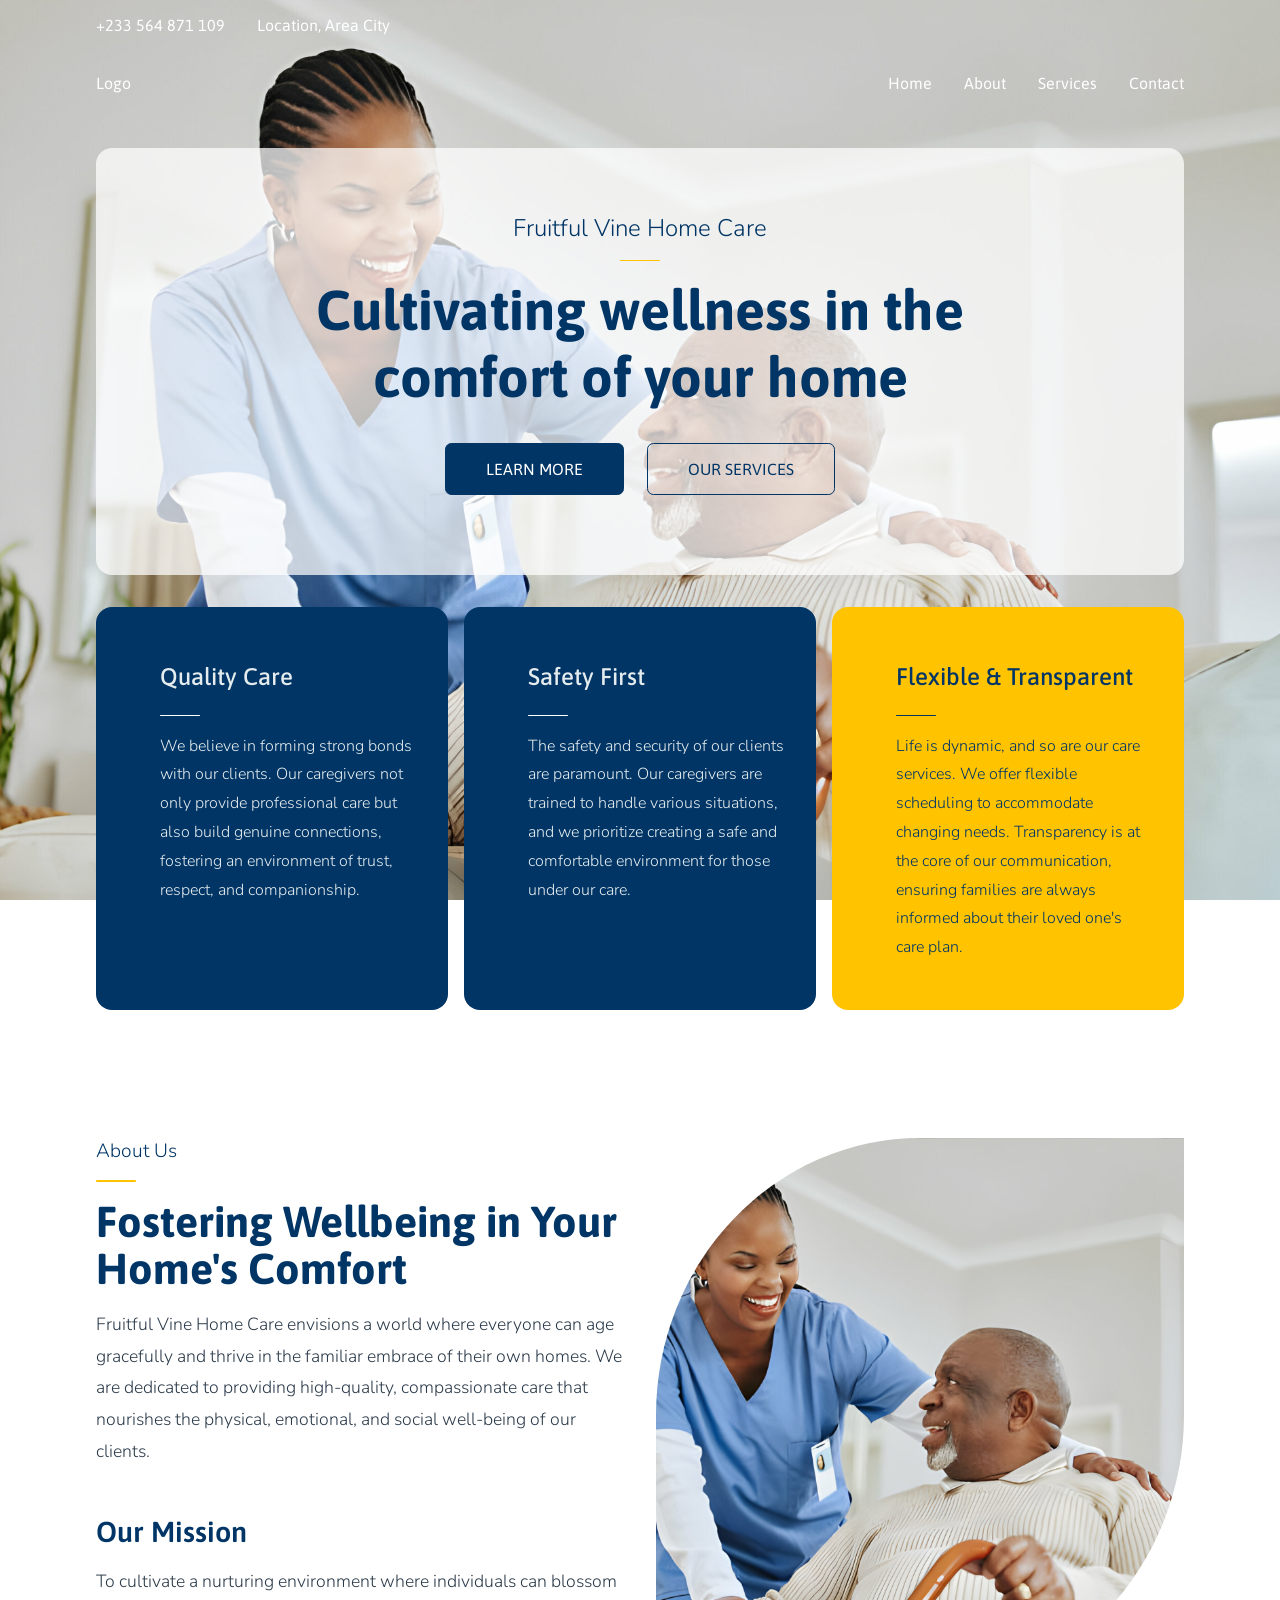
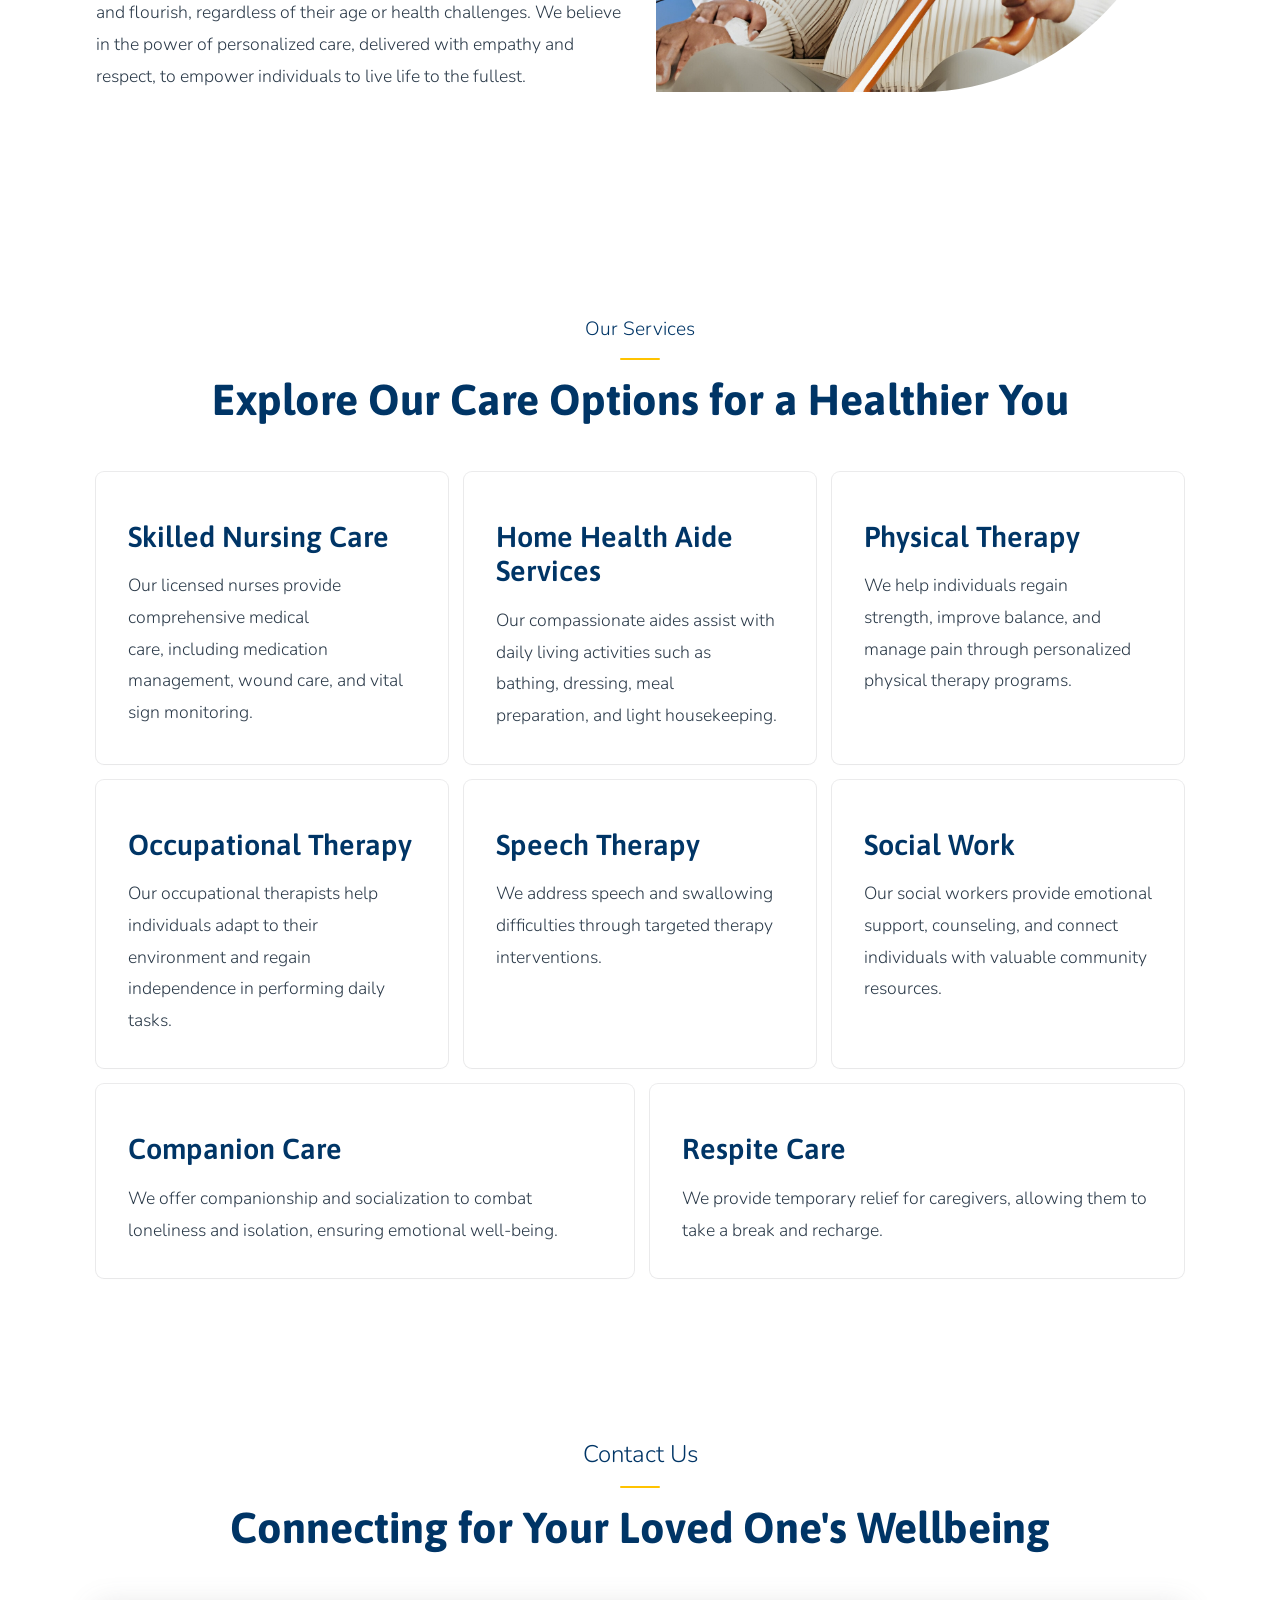
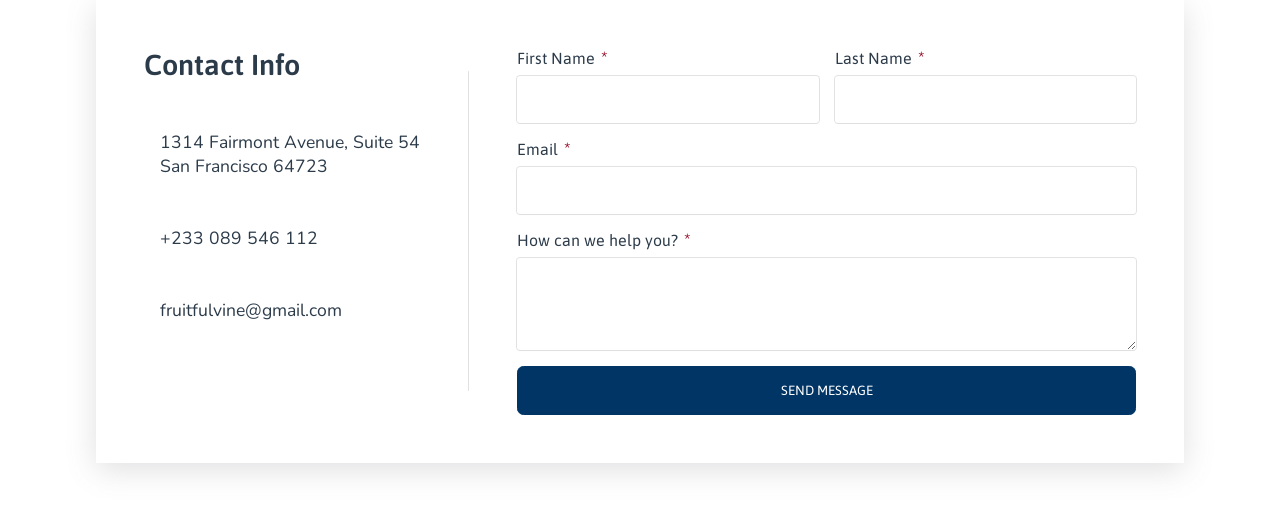
==== commit e85effc1: "Completed the nav menu and the topnav for the tablet and mobile views." ====
--- a/index.html
+++ b/index.html
@@ -61,7 +61,7 @@
     </nav>
     <div class="responsive-nav">
         <div class="alt-topnav">
-            <ul class="contact-links flex gap-md">
+            <ul class="contact-links flex-col gap-md">
                 <li>
                     <span><i class="uil uil-phone-alt"></i></span>
                     <span>+233 564 871 109</span>
--- a/assets/css/style.css
+++ b/assets/css/style.css
@@ -84,7 +84,7 @@
     z-index: 1;
     padding: 1.5rem 0;
 }
-#nav-menu-icon,
+.menu-btn,
 #topnav-menu-icon{
     display: none;
 }
@@ -109,28 +109,23 @@
 .nav-scrolled ul li a:hover{
     color: var(--yellow);
 }
-#topnav-menu-icon,
-#nav-menu-icon{
+#topnav-menu-icon{
     font-size: 2rem;
     cursor: pointer;
     display: none;
 }
 .alt-topnav{
     background-color: #fff;
-    padding: 1rem 1.5rem;
-    border-radius: .5rem;
+    /* padding: 1rem 1.5rem; */
+    border-bottom-left-radius: 3rem;
     box-shadow: var(--shadow-1);
     color: var(--blue);
     position: fixed;
     z-index: 5;
     right: 0;
-    display: flex;
-    flex-direction: column;
-    gap: 1.5rem;
-}
-.alt-topnav .contact-links{
-    display: flex;
-    flex-direction: column;
+    height: 0;
+    overflow: hidden;
+    transition: all .4s ease-in-out;
 }
 /* .alt-nav ul{
     width: 100%;
@@ -151,53 +146,6 @@
 .alt-nav #nav-menu-icon{
     transition: transform 2s ease;
 } */
-#nav-menu-icon.open {
-    transform: rotate(180deg);
-}
-.menu-btn{
-    position: relative;
-    display: flex;
-    justify-content: center;
-    align-items: center;
-    width: 2.5rem;
-    height: 2rem;
-    cursor: pointer;
-    transition: all .5s ease-in-out;
-    /* border: 3px solid var(--dark); */
-}
-.menu-btn-icon{
-    width: 1.4rem;
-    height: 3px;
-    background: var(--dark);
-    border-radius: 5px;
-    transition: all .4s ease-in-out;
-}
-.menu-btn-icon::before,
-.menu-btn-icon::after{
-    content: '';
-    position: absolute;
-    width: 1.4rem;
-    height: 3px;
-    background: var(--dark);
-    border-radius: 5px;
-    transition: all .4s ease-in-out;
-}
-.menu-btn-icon::before{
-    transform: translateY(.4rem);
-}
-.menu-btn-icon::after{
-    transform: translateY(-.4rem);
-}
-.menu-btn.open .menu-btn-icon{
-    transform: translateX(-50px);
-    background: transparent;
-}
-.menu-btn.open .menu-btn-icon::before{
-    transform: rotate(45deg) translate(35px, -35px);
-}
-.menu-btn.open .menu-btn-icon::after{
-    transform: rotate(-45deg) translate(35px, 35px);
-}
 #nav-menu{
     width: 100%;
     height: 0;
@@ -223,12 +171,6 @@
 #nav-menu ul:last-child{
     padding-bottom: 2rem;
 }
-#nav-menu.open{
-    height: 60vh;
-}
-/* #nav-menu.open ul{
-    padding: 1rem 0;
-} */
 .h-xs{
     font-weight: 300;
     font-size: 1.2rem;
@@ -669,7 +611,7 @@
     .topnav, .navlinks{
         display: none;
     }
-    #nav-menu-icon,
+    .menu-btn,
     #topnav-menu-icon{
         display: block;
         font-size: 2rem;
@@ -677,6 +619,70 @@
     .nav{
         background: white;
         color: var(--dark);
+    }
+    #nav-menu-icon.open {
+        transform: rotate(180deg);
+    }
+    .menu-btn{
+        position: relative;
+        display: flex;
+        justify-content: center;
+        align-items: center;
+        width: 2.5rem;
+        height: 2rem;
+        cursor: pointer;
+        transition: all .5s ease-in-out;
+        /* border: 3px solid var(--dark); */
+    }
+    .menu-btn-icon{
+        width: 1.4rem;
+        height: 3px;
+        background: var(--dark);
+        border-radius: 5px;
+        transition: all .4s ease-in-out;
+    }
+    .menu-btn-icon::before,
+    .menu-btn-icon::after{
+        content: '';
+        position: absolute;
+        width: 1.4rem;
+        height: 3px;
+        background: var(--dark);
+        border-radius: 5px;
+        transition: all .4s ease-in-out;
+    }
+    .menu-btn-icon::before{
+        transform: translateY(.4rem);
+    }
+    .menu-btn-icon::after{
+        transform: translateY(-.4rem);
+    }
+    .menu-btn.open .menu-btn-icon{
+        transform: translateX(-50px);
+        background: transparent;
+    }
+    .menu-btn.open .menu-btn-icon::before{
+        transform: rotate(45deg) translate(35px, -35px);
+        background: var(--blue);
+    }
+    .menu-btn.open .menu-btn-icon::after{
+        transform: rotate(-45deg) translate(35px, 35px);
+        background: var(--blue);
+    }
+    #nav-menu.open{
+        height: 60vh;
+    }
+    /* #nav-menu.open ul{
+        padding: 1rem 0;
+    } */
+    .alt-topnav .contact-links,
+    .alt-topnav .social-media-links
+    {
+        display: flex;
+        padding: 1rem 1.5rem;
+    }
+    .alt-topnav.open{
+        height: 30vh;
     }
     .h-sm{
         font-size: 1.2rem;
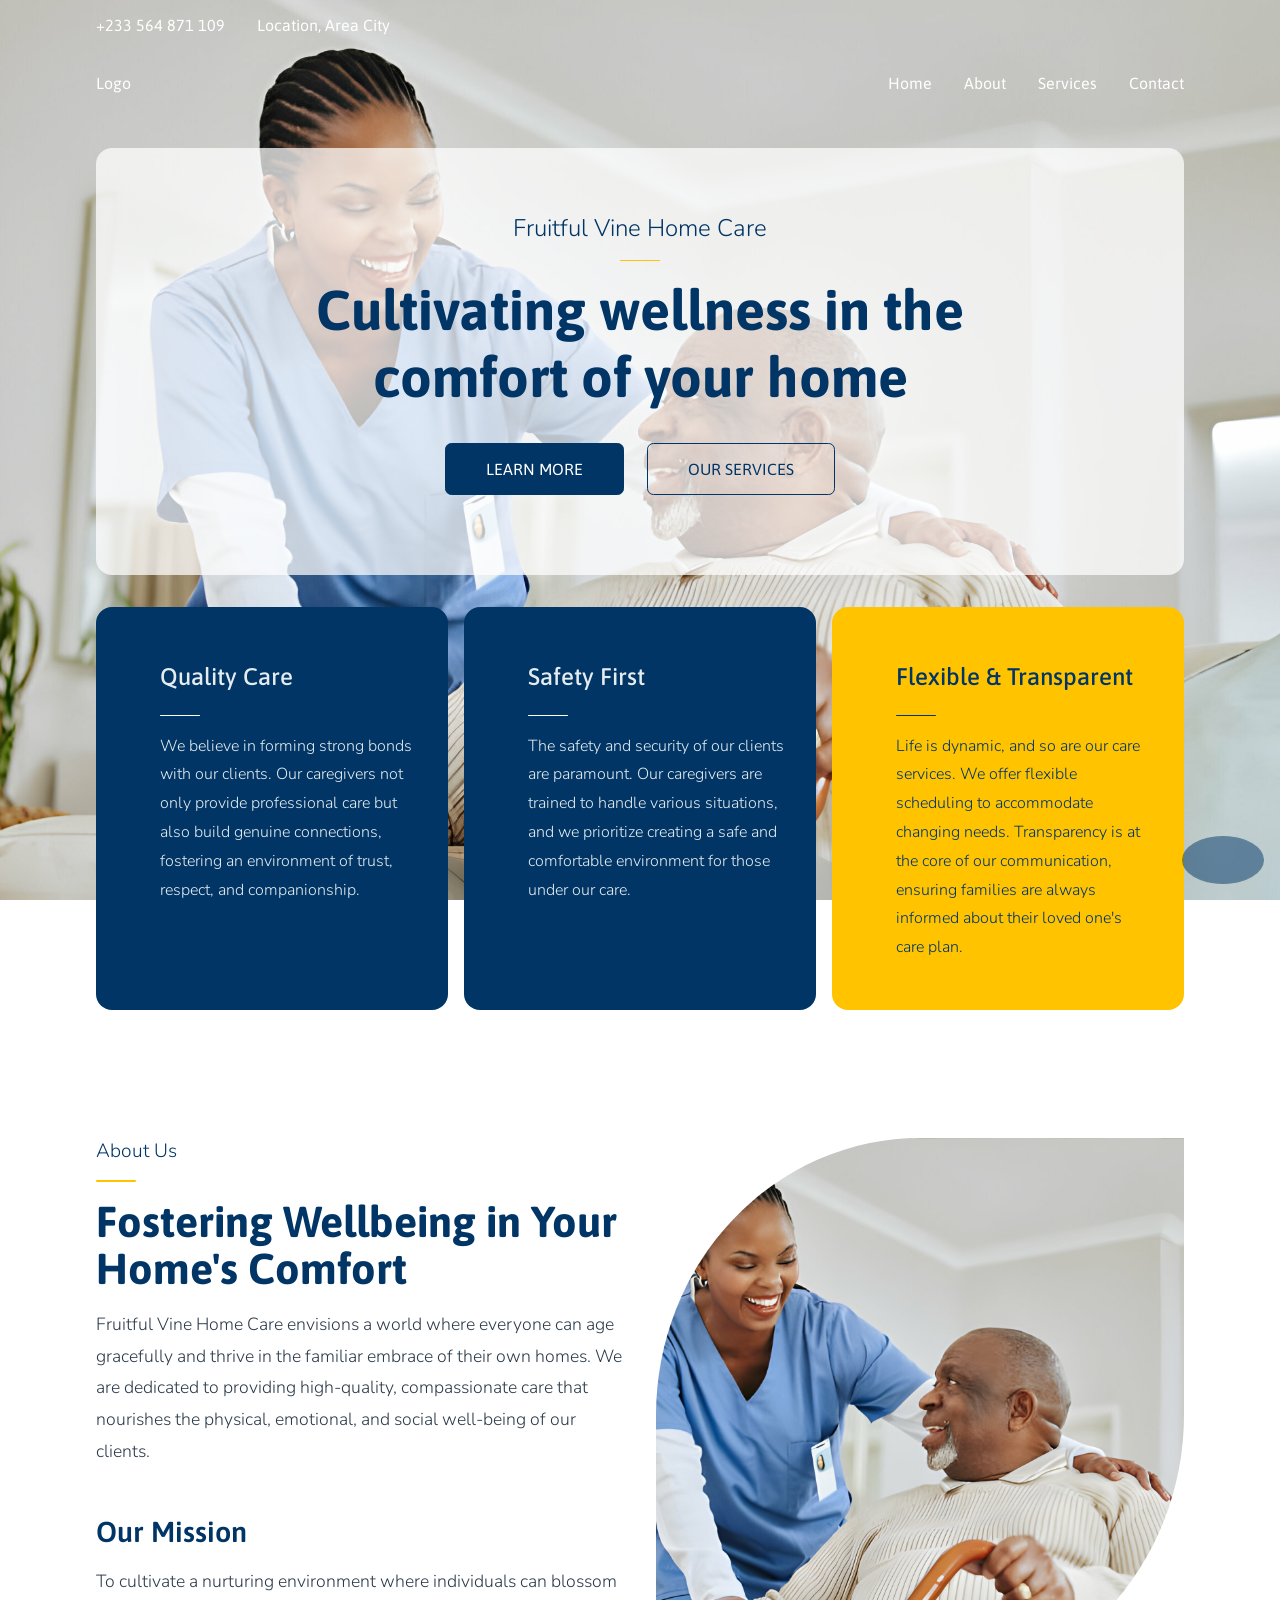
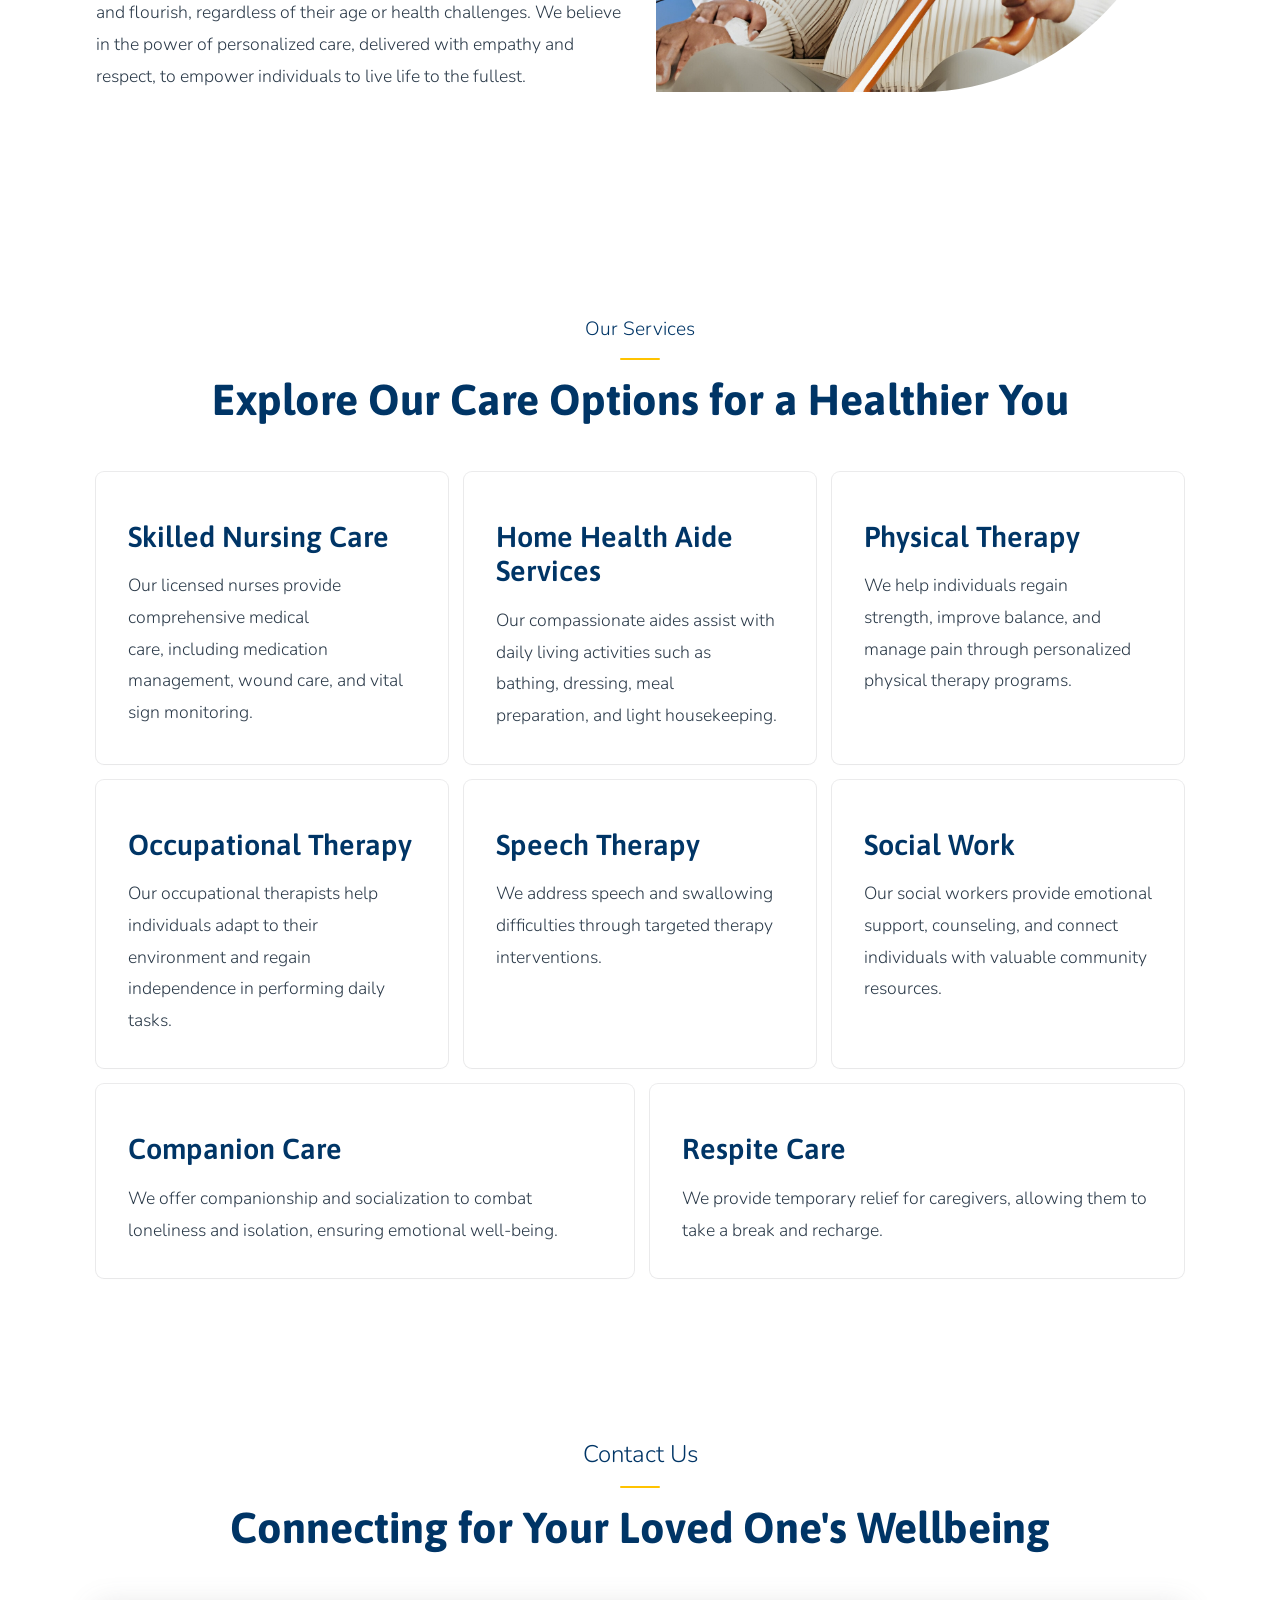
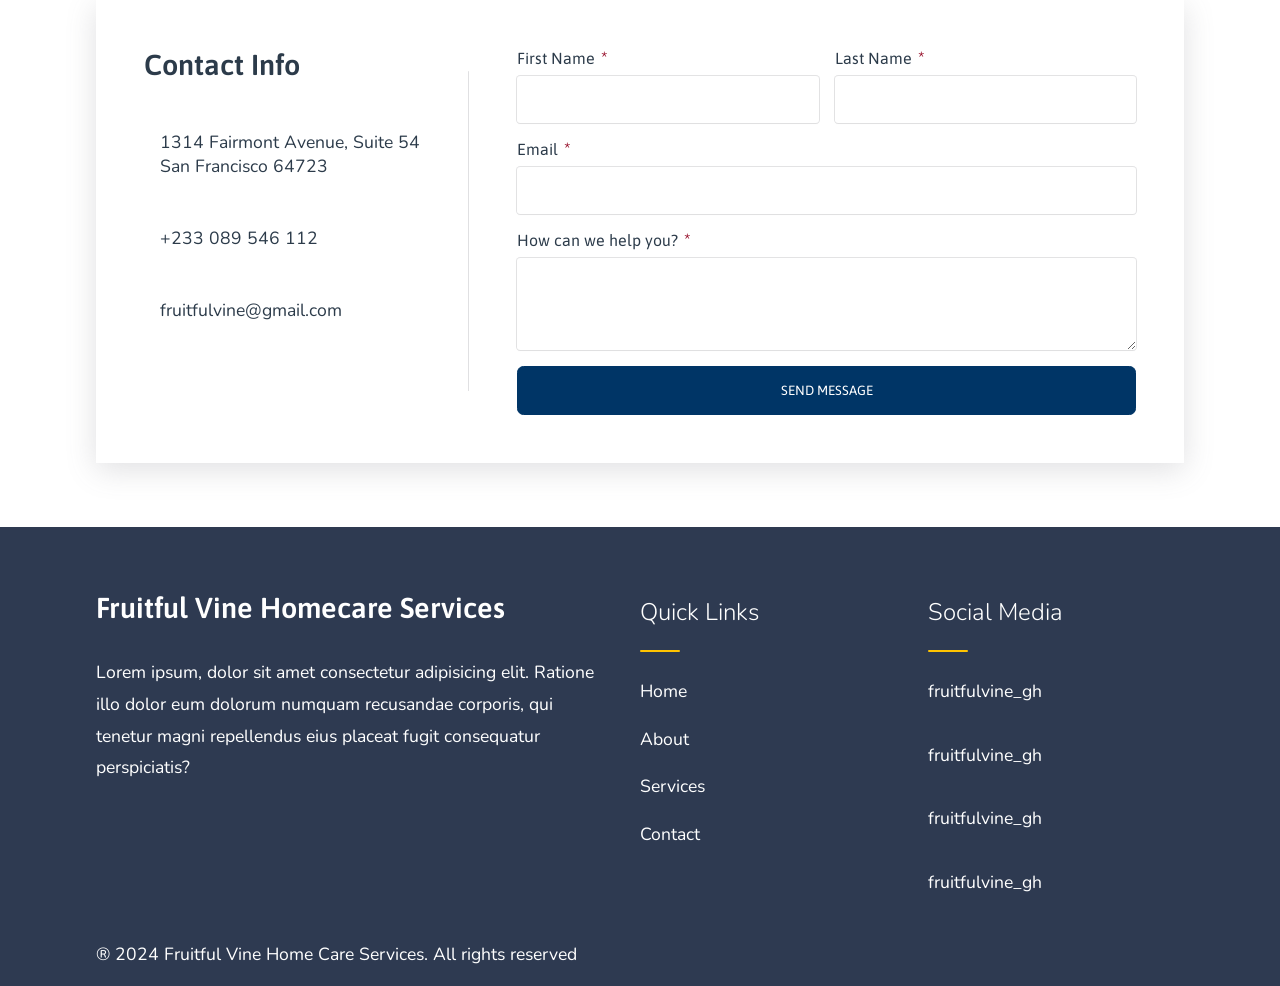
==== commit 9c82cf97: "Working on the footer and the scroll to top button" ====
--- a/index.html
+++ b/index.html
@@ -295,8 +295,48 @@
 
     <!-- <FOOTER> -->
     <footer>
-
+        <section class="container flex-col gap-md">
+            <div class="content gap-md">
+                <div class="flex-col flex-grow-2 gap-md">
+                    <h3 class="h-md">Fruitful Vine Homecare Services</h3>
+                    <p>Lorem ipsum, dolor sit amet consectetur adipisicing elit. Ratione illo dolor eum dolorum numquam recusandae corporis, qui tenetur magni repellendus eius placeat fugit consequatur perspiciatis?</p>
+                </div>
+                <div class="flex-col flex-grow gap">
+                    <h3 class="h-sm">Quick Links</h3>
+                    <hr class="hr-md hr-yellow">
+                    <ul>
+                        <li><a href="#home">Home</a></li>
+                        <li><a href="#about">About</a></li>
+                        <li><a href="#services">Services</a></li>
+                        <li><a href="#contact">Contact</a></li>                        
+                    </ul>
+                </div>
+                <div class="flex-grow">
+                    <div class="flex-col gap">
+                        <h3 class="h-sm">Social Media</h3>
+                        <hr class="hr-md hr-yellow">
+                        <ul class="social-media-links flex-col gap">
+                            <li><i class="uil uil-facebook-f"></i><span>fruitfulvine_gh</span></li>
+                            <li><i class="uil uil-twitter"></i><span>fruitfulvine_gh</span></li>
+                            <li><i class="uil uil-instagram"></i><span>fruitfulvine_gh</span></li>
+                            <li><i class="uil uil-whatsapp"></i><span>fruitfulvine_gh</span></li>
+                        </ul>
+                    </div>
+                </div>
+            </div>
+            <div class="claims">
+                <div> 
+                    &#174;
+                    <span id="footer-date">2024</span> Fruitful Vine Home Care Services. All rights reserved
+                </div>
+            </div>
+        </section>
     </footer>
+    <div class="btn btn-blue-fill scroll-up-btn">
+        <span>
+                    <i class="uil uil-arrow-up"></i>
+        </span>
+    </div>
     <!-- </FOOTER> -->
     <!-- <div id="preloader"></div> -->
 
--- a/assets/css/style.css
+++ b/assets/css/style.css
@@ -452,6 +452,9 @@
 .flex-grow{
     flex: 1;
 }
+.flex-grow-2{
+    flex: 2;
+}
 .services{
     padding: 6rem 0;
     /* background-color: var(--light); */
@@ -577,6 +580,53 @@
     color: var(--light-blue);
 }
 
+footer{
+    width: 100%;
+    padding-top: 4rem;
+    background-color: var(--dark-3);
+    color: white;
+    font-size: 1.1rem;
+    line-height: 1.8;
+}
+footer .content{
+    display: flex;
+    align-items: start;
+}
+footer .content ul li{
+    padding: .5rem 0;
+    cursor: pointer;
+    transition: all .2s ease;
+}
+footer .content ul li:hover{
+    color: var(--yellow);
+}
+footer .content ul li::after{
+    content: '   \00BB';
+    vertical-align: center;
+    opacity: 0;
+    transition: opacity .5s ease-in-out;
+}
+footer .content ul li:hover::after{
+    opacity: 1;
+}
+footer .claims{
+    padding-bottom: 1rem;
+}
+ 
+.scroll-up-btn{
+    width: 3rem;
+    height: 3rem;
+    text-align: center;
+    border-radius: 50%;
+    font-size: 2rem;
+    position: fixed;
+    z-index: 10;
+    right: 1rem;
+    bottom: 1rem;
+    opacity: .5;
+    transition: opacity .5s ease-in-out;
+}
+
 
 
 
@@ -700,6 +750,7 @@
     }
     .hero .content{
         width: 100%;
+        padding: 4rem 5rem;
         align-items: center;
         text-align: center;
     }
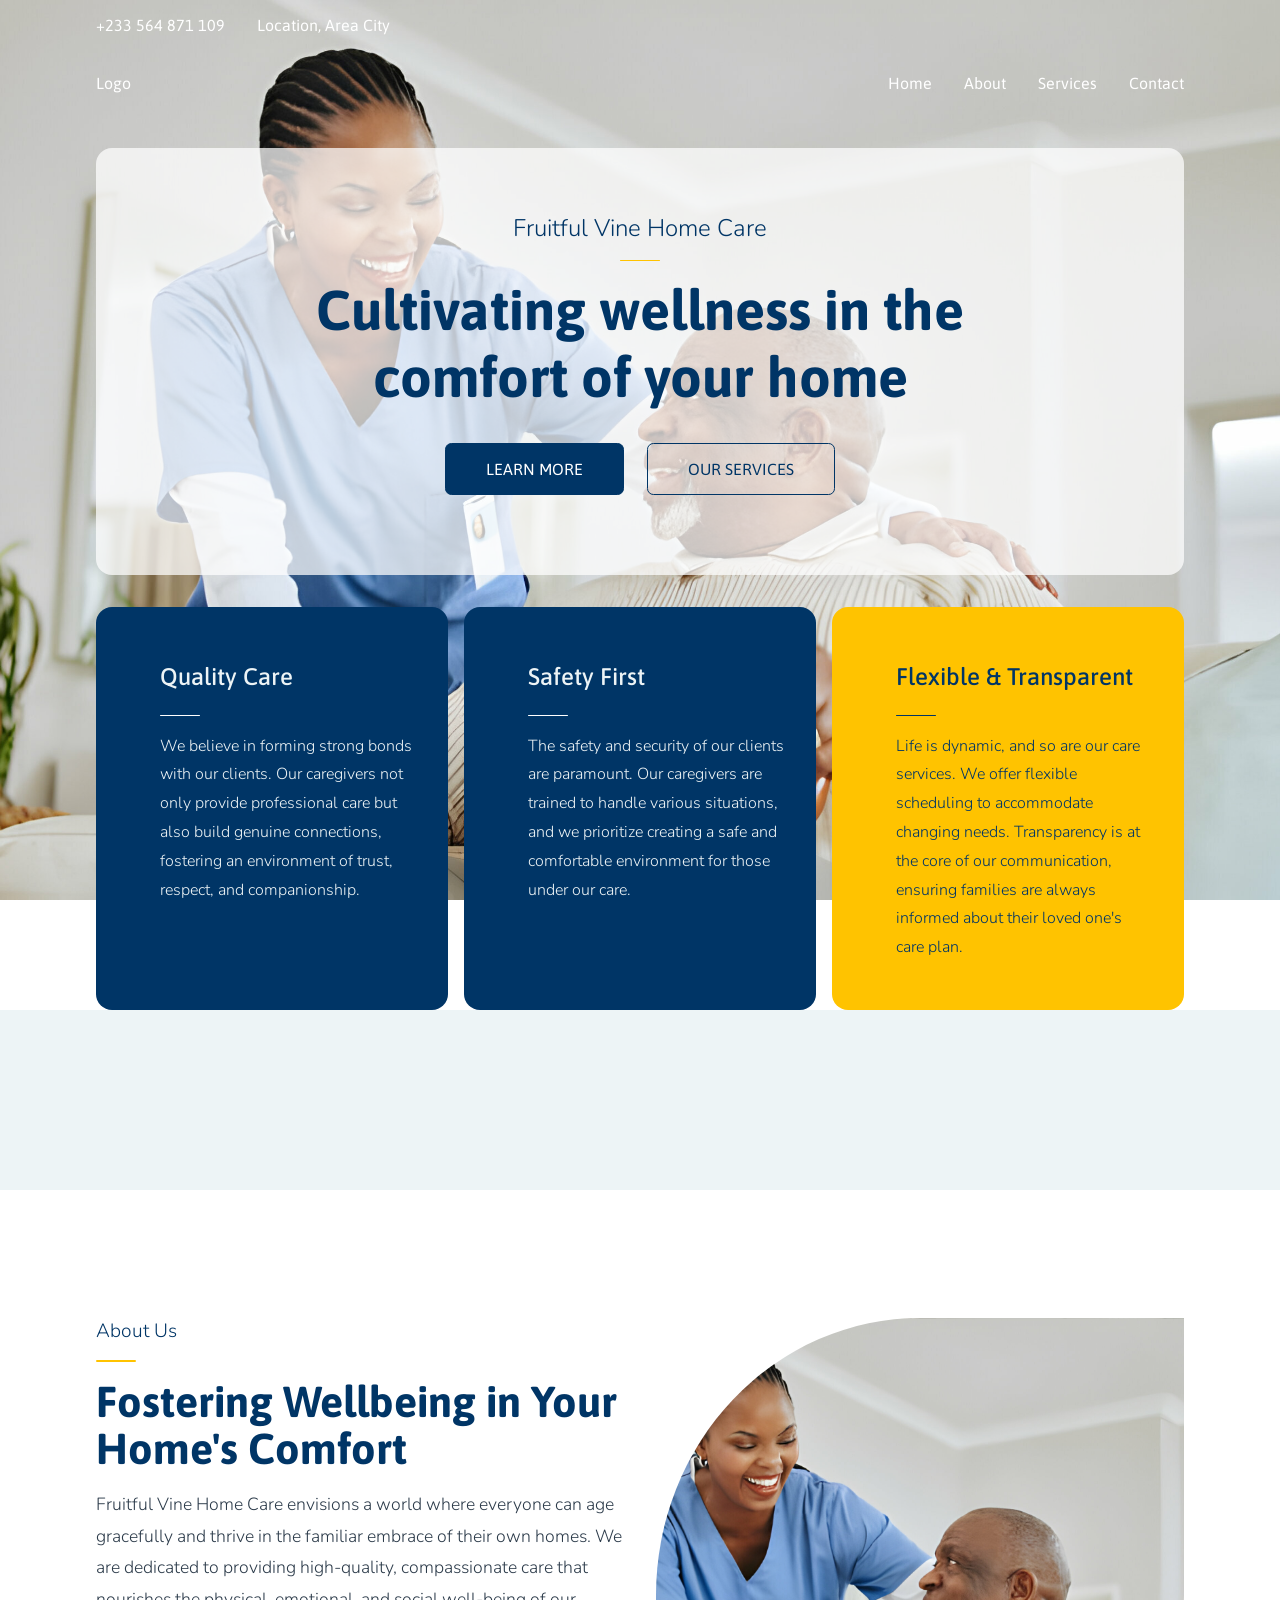
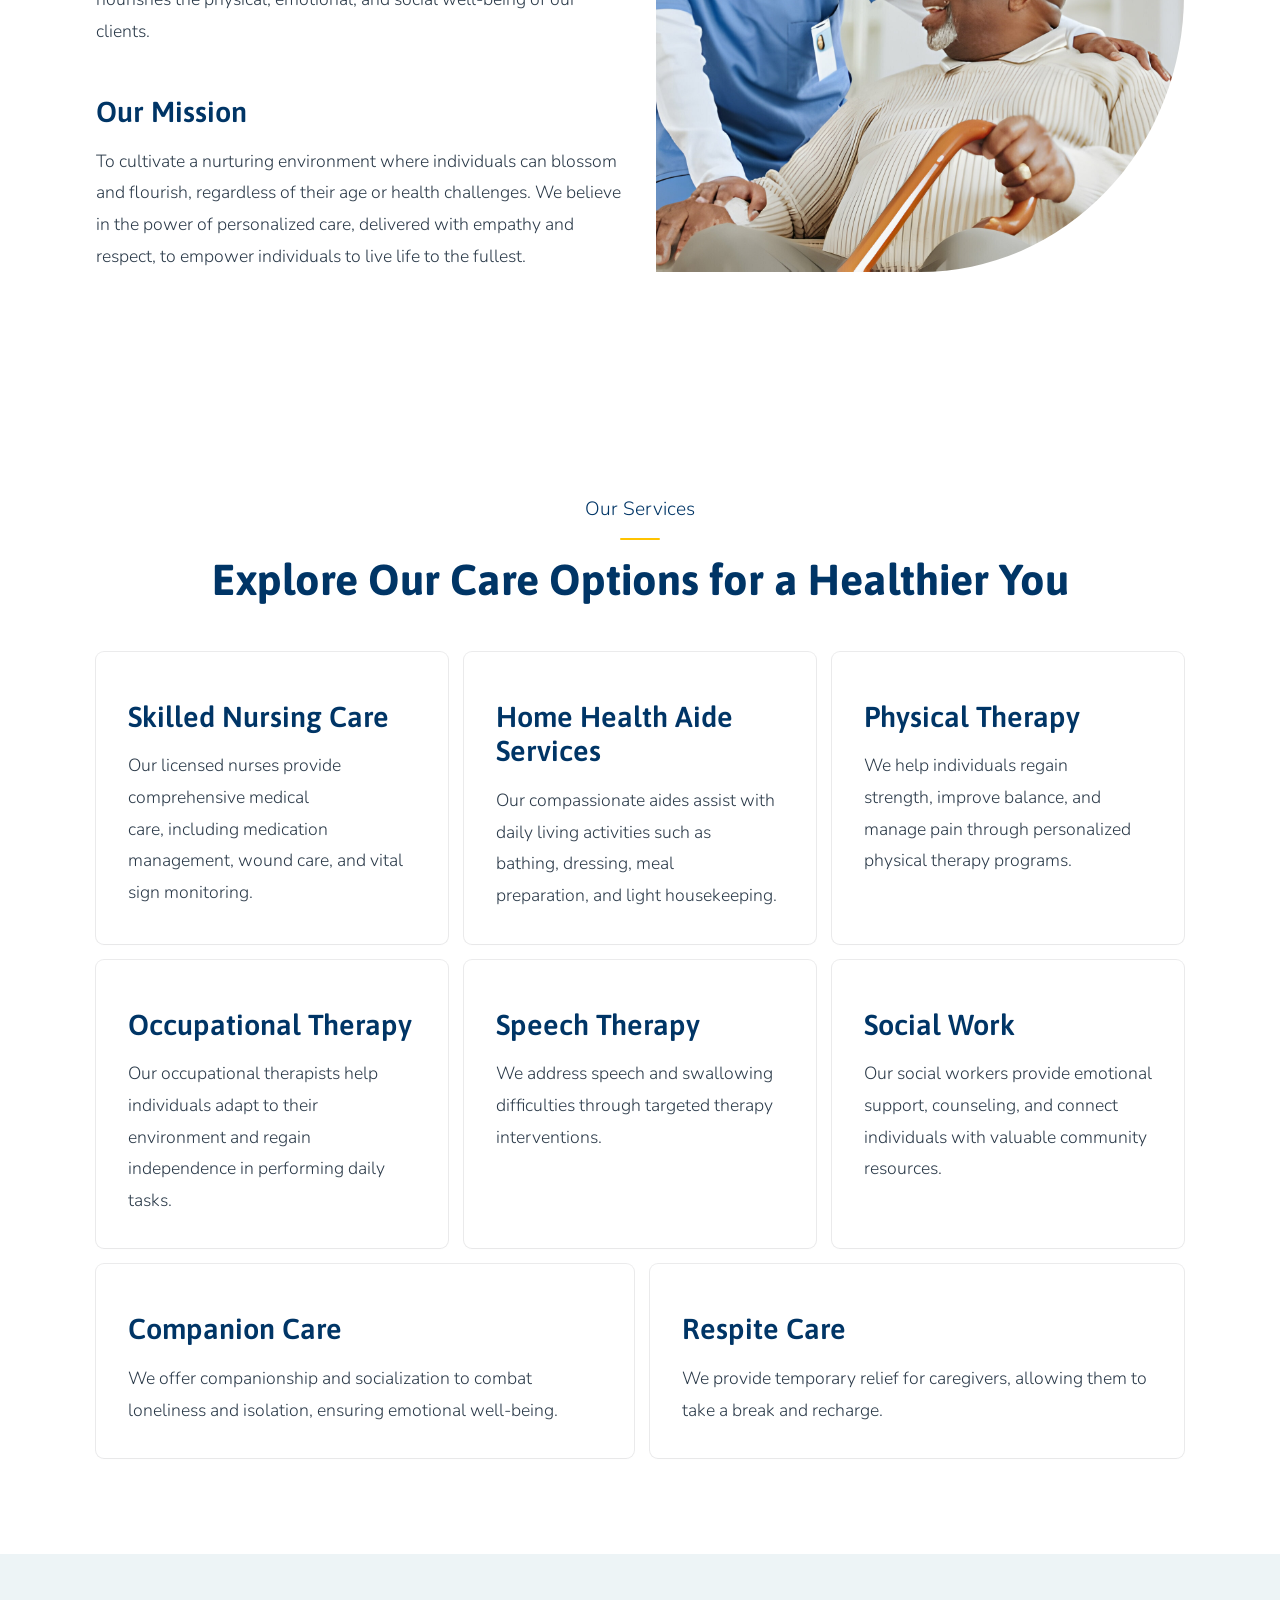
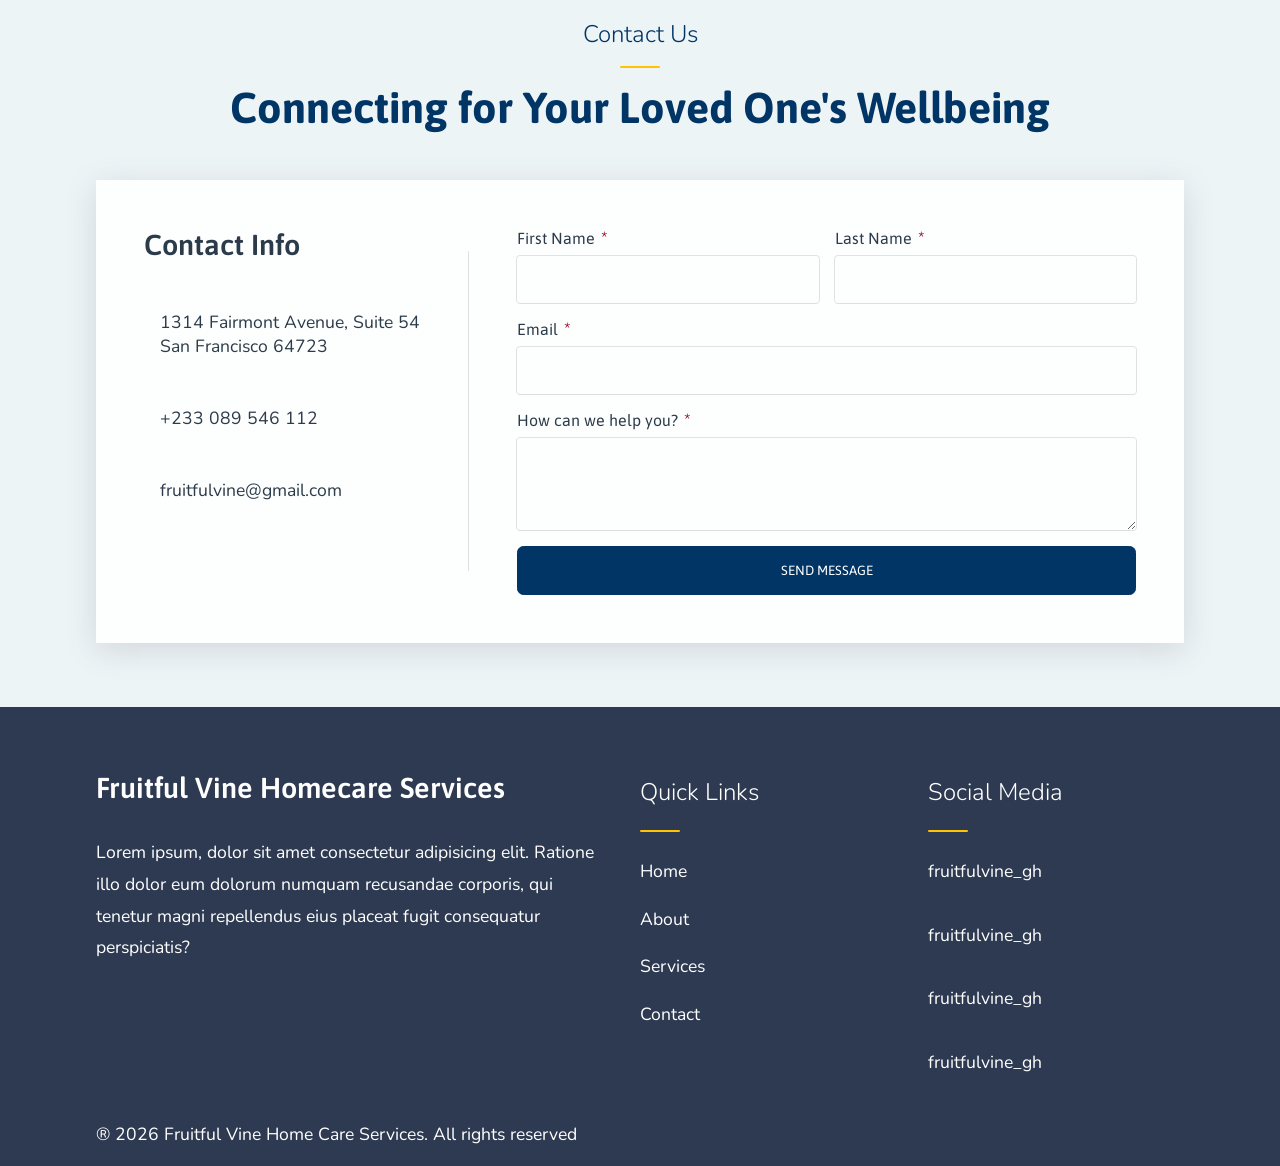
==== commit cec82966: "Finished the footer and the scroll to top button with its functionality" ====
--- a/index.html
+++ b/index.html
@@ -134,6 +134,8 @@
         </div>        
     </section>
 
+    <section class="test"></section>
+
 
     <!-- <MAIN> -->
     <main>
@@ -327,16 +329,14 @@
             <div class="claims">
                 <div> 
                     &#174;
-                    <span id="footer-date">2024</span> Fruitful Vine Home Care Services. All rights reserved
+                    <span id="currentDate"></span> Fruitful Vine Home Care Services. All rights reserved
                 </div>
             </div>
         </section>
     </footer>
-    <div class="btn btn-blue-fill scroll-up-btn">
-        <span>
-                    <i class="uil uil-arrow-up"></i>
-        </span>
-    </div>
+    <a href="#home" id="scrollUpBtn" class="btn btn-yellow-fill scroll-up-btn">
+        <i class="uil uil-arrow-up"></i>
+    </a>
     <!-- </FOOTER> -->
     <!-- <div id="preloader"></div> -->
 
--- a/assets/css/style.css
+++ b/assets/css/style.css
@@ -10,7 +10,7 @@
     /* --turq: #03cee1;  */
     --turq: #05cca2;
     --light-blue: #346bae;
-    --light: #e4ecee;
+    --light: #edf4f6;
     --test: 2px solid red;
     --shadow-1: #959da533 0px 8px 24px;
 }
@@ -508,6 +508,15 @@
 .contact-us .contact-info span{
     font-size: 1.1rem;
 }
+.contact-us{
+    background-color: var(--light);
+}
+.contact-us input, .contact-us textarea{
+    background-color: transparent;
+}
+.contact-us .content{
+    background-color: #ffffffe4;
+}
 .form{
     display: flex;
     flex-direction: column;
@@ -612,22 +621,40 @@
 footer .claims{
     padding-bottom: 1rem;
 }
- 
 .scroll-up-btn{
-    width: 3rem;
-    height: 3rem;
+    width: 4rem;
+    height: 4rem;
+    display: flex;
+    justify-content: center;
+    align-items: center;
     text-align: center;
+    padding: 0;
+    color: white;
     border-radius: 50%;
-    font-size: 2rem;
+    font-size: 3rem;
     position: fixed;
     z-index: 10;
     right: 1rem;
     bottom: 1rem;
-    opacity: .5;
-    transition: opacity .5s ease-in-out;
-}
-
-
+    opacity: 0;
+    transition: opacity 1s ease-in-out;
+    box-shadow: rgba(50, 50, 93, 0.25) 0px 13px 27px -5px, rgba(0, 0, 0, 0.3) 0px 8px 16px -8px;
+}
+.scroll-up-btn i{
+    vertical-align: center;
+}
+.scroll-up-btn:hover{
+    background-color: var(--dark-2);
+}
+.scroll-up-btn.fade-in{
+    opacity: 1;
+}
+
+.test{
+    height: 20vh;
+    width: 100%;
+    background-color: var(--light);
+}
 
 
 
@@ -772,6 +799,9 @@
     .services{
         padding: 2rem 0;
     }
+    .services .content.row .card{
+        flex: 1 0 calc(50% - 1rem);
+    }
     .contact-us .content{
         flex-direction: column-reverse;
     }
@@ -805,6 +835,9 @@
     .validation-success-icon{
         padding: .7rem 0;
     }  
+    footer .content{
+        flex-wrap: wrap;
+    }
 }
 
 
@@ -850,15 +883,26 @@
     .gap-lg{
         gap: 2rem;
     }
-    .services .content .card,
-    .services .content .card:last-child{
+    .services .content.row .card,
+    .services .content.row .card:last-child{
         padding: 1rem;
         align-items: center;
         text-align: center;
-        flex: 1;
+        flex:0 0 100%;
     }
     .contact-us .content{
         padding: 2rem 1rem;
+    }
+    footer{
+        text-align: center;
+        font-size: 1rem; 
+    }
+    footer .content{
+        flex-direction: column;
+        align-items: center;
+    }
+    footer hr{
+        align-self: center;
     }
 }
 
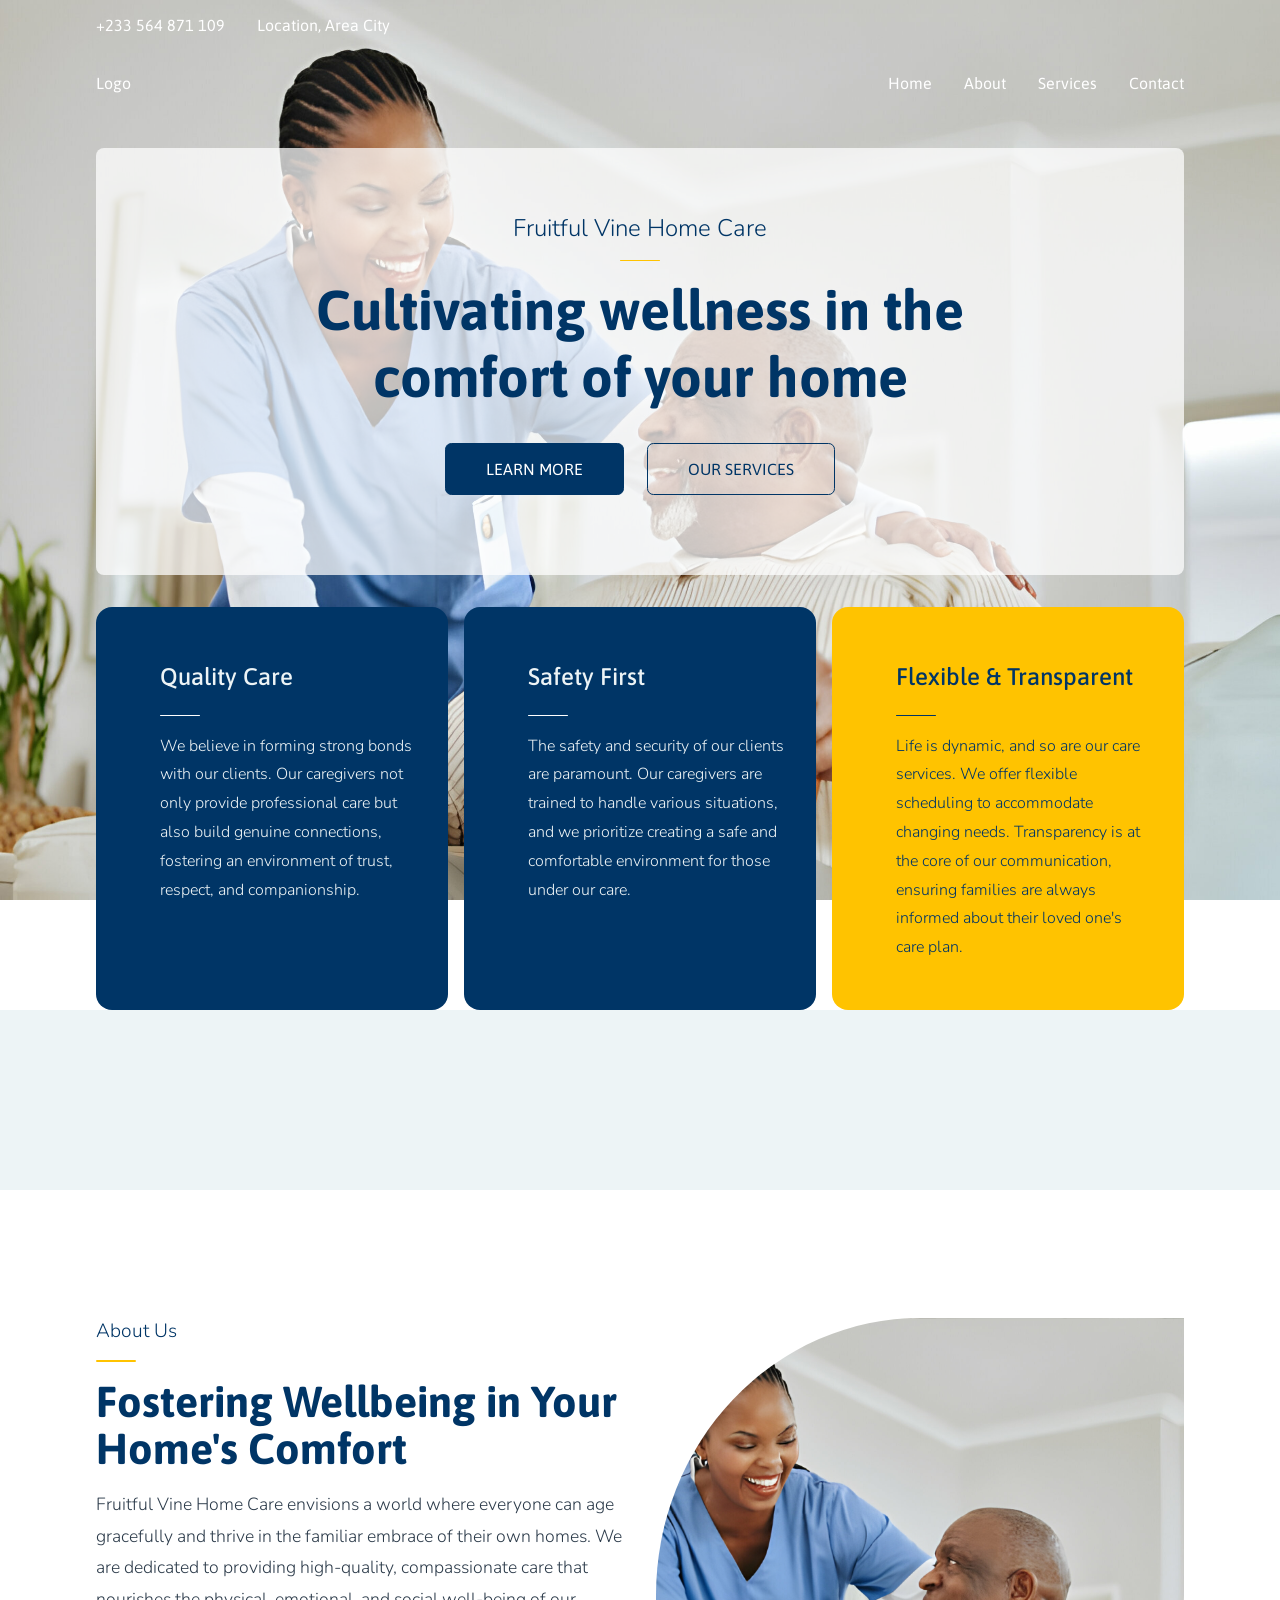
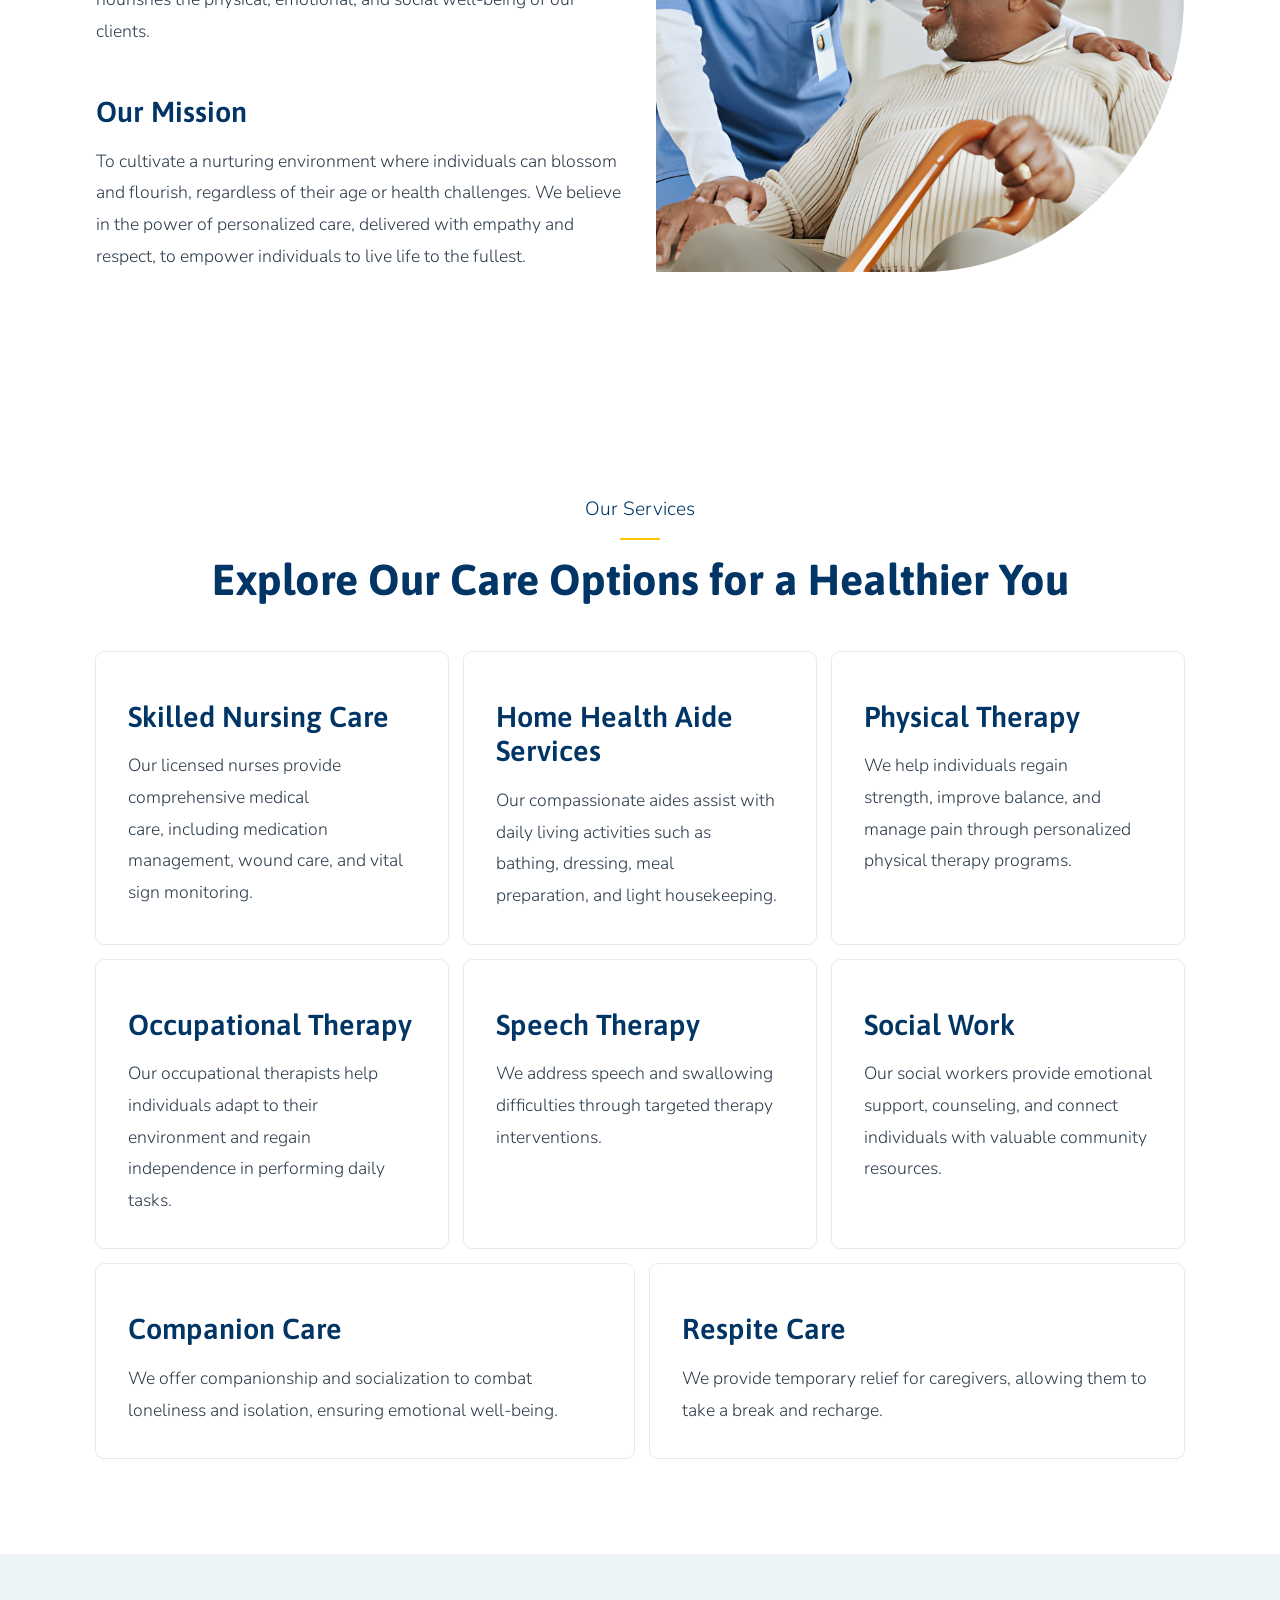
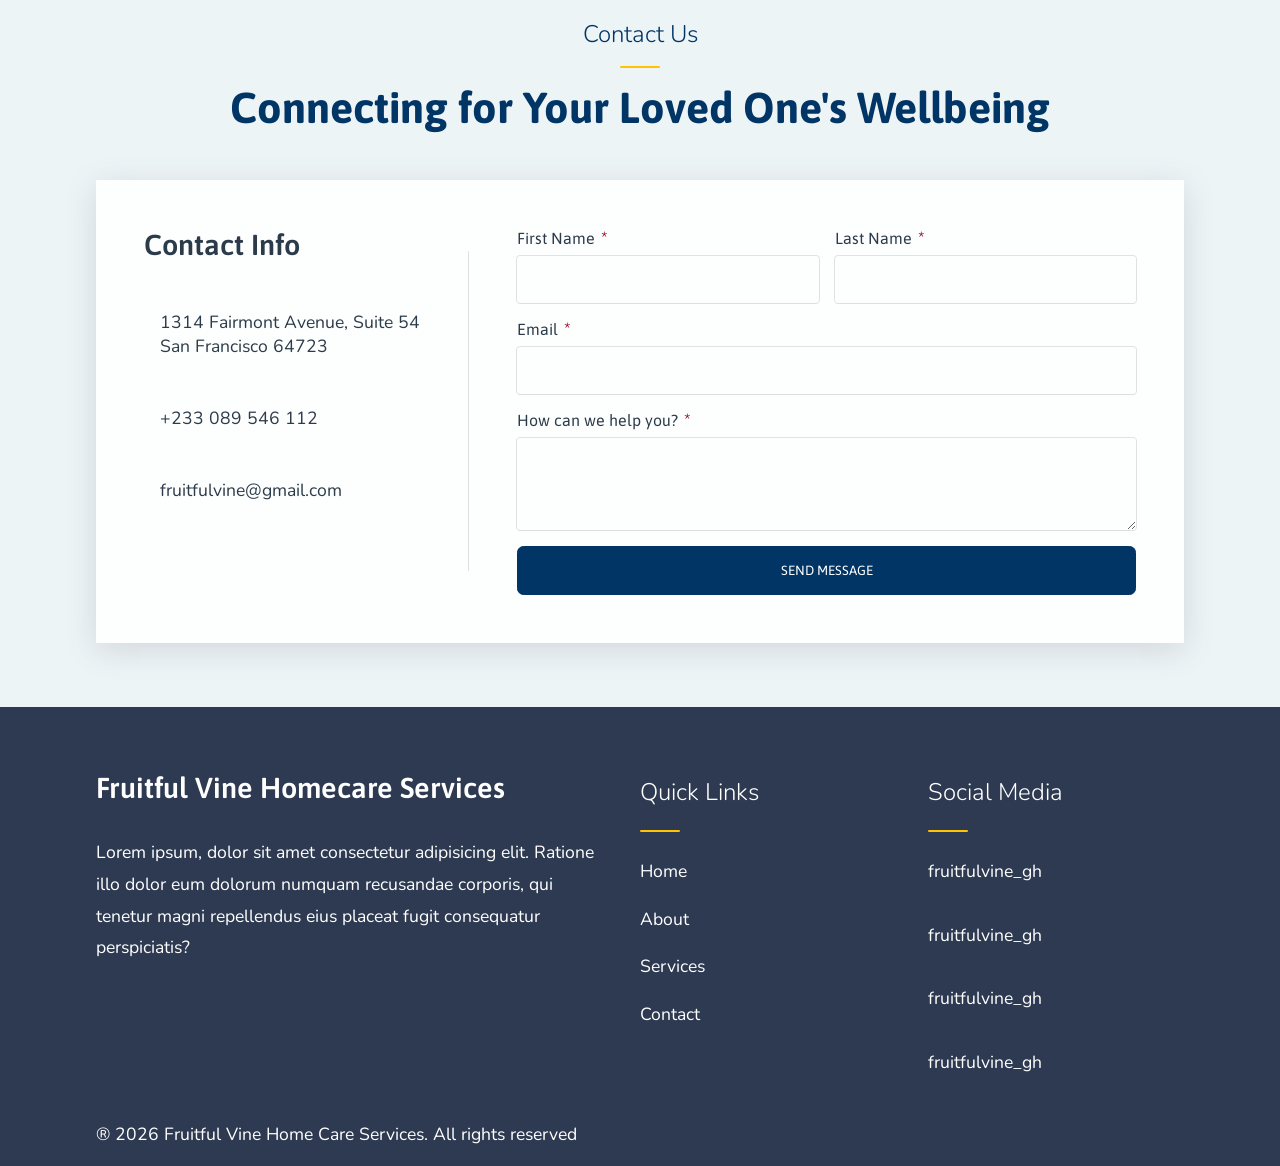
==== commit 5680c8ce: "Modified the responsiveness and added closing the nav menu on clicking outside functionality. Tackli" ====
--- a/index.html
+++ b/index.html
@@ -95,19 +95,21 @@
     </div>
 
     <section class="hero container">
-        <div class="content flex-col align-center">
-            <h1 class="h-sm"> Fruitful Vine Home Care</h1>
-            <hr class="hr hr-yellow">
-            <h2 class="h-xl"> Cultivating wellness in the comfort of your home</h2>
-            <div class="hero-buttons">
-                <a class="btn btn-blue-fill" href="#">Learn More</a>
-                <a class="btn btn-blue-outline" href="#">Our Services</a>
+        <div class="content">
+            <div class="flex-col align-center fade-in">
+                <h1 class="h-sm"> Fruitful Vine Home Care</h1>
+                <hr class="hr hr-yellow">
+                <h2 class="h-xl"> Cultivating wellness in the comfort of your home</h2>
+                <div class="hero-buttons fade-in delay-500">
+                    <a class="btn btn-blue-fill" href="#">Learn More</a>
+                    <a class="btn btn-blue-outline" href="#">Our Services</a>
+                </div> 
             </div>
         </div>
     </section>
     <div class="hero-bg-image scaleAnimation"></div>
 
-    <section class="hero-cards container">
+    <section class="hero-cards container slide-in from-bottom">
         <div class="hero-card">
                 <div><i class="uil uil-star"></i></div>
             <div class="content">
@@ -142,7 +144,7 @@
         <!-- ABOUT -->
         <section id="about" class="about container row gap-md">
             <div class="content flex-col flex-grow gap-lg">
-                <div class="flex-col gap">
+                <div class="slide-in from-left flex-col gap">
                     <h2 class="h-xs text-blue">About Us</h2>
                     <hr class="hr-md hr-yellow">
                     <h3 class="h-lg text-blue">Fostering Wellbeing in Your Home's Comfort</h3>
@@ -153,12 +155,12 @@
                         <button class="btn btn-blue-outline">More About Us</button>
                     </a>
                 </div> -->
-                <div class="flex-col gap">
+                <div class="slide-in from-top delay-200 flex-col gap">
                     <h2 class="h-md text-blue">Our Mission</h2>
                     <p>To cultivate a nurturing environment where individuals can blossom and flourish, regardless of their age or health challenges. We believe in the power of personalized care, delivered with empathy and respect, to empower individuals to live life to the fullest.</p>
                 </div>
             </div>
-            <div class="image-container flex-grow">
+            <div class="slide-in from-right image-container flex-grow">
             </div>
         </section>
         <!-- END OF ABOUT -->
--- a/assets/css/style.css
+++ b/assets/css/style.css
@@ -22,9 +22,16 @@
     text-decoration: none;
     /* border:var(--test); */
 }
+html{
+    overflow-x: hidden;
+}
 body{
     font-family: 'Nunito', sans-serif;
     position: relative;
+    /* overflow-x: hidden; */
+}
+main{
+    overflow-x: hidden;
 }
 a{
     color: inherit;
@@ -81,7 +88,7 @@
 .nav{
     position: sticky;
     top: 0;
-    z-index: 1;
+    z-index: 10;
     padding: 1.5rem 0;
 }
 .menu-btn,
@@ -122,10 +129,11 @@
     color: var(--blue);
     position: fixed;
     z-index: 5;
+    top: 5rem;
     right: 0;
     height: 0;
     overflow: hidden;
-    transition: all .4s ease-in-out;
+    transition: all .3s ease-in-out;
 }
 /* .alt-nav ul{
     width: 100%;
@@ -151,6 +159,7 @@
     height: 0;
     overflow: hidden;
     position: fixed;
+    top: 5rem;
     z-index: 6;
     transition: all ease .5s;
 }
@@ -198,7 +207,7 @@
     line-height: 1.2;
 }
 .hero{
-    /* min-height: 80vh; */
+    /* min-height: 70vh; */
     display: flex;
     padding: 2rem 0;
     justify-content: center;
@@ -210,9 +219,12 @@
     width: 100%;
     text-align: center;
     /* background-color: #ffffffda; */
+    display: flex;
+    align-items: center;
+    justify-content: center;
     background-color: #ffffffb9;
     padding: 4rem 10rem;
-    border-radius: 1rem;
+    border-radius: .5rem;
 }
 .hero-bg-image{
     min-height: 100vh;
@@ -221,7 +233,7 @@
     top: 0;
     z-index: -1;
     background: url('../img/img-1.jpg');
-    background-size: cover;
+    background-size: 100% 100%;
     background-repeat: no-repeat;
     background-position-y: top;
     background-position-x: center;
@@ -649,7 +661,6 @@
 .scroll-up-btn.fade-in{
     opacity: 1;
 }
-
 .test{
     height: 20vh;
     width: 100%;
@@ -657,6 +668,88 @@
 }
 
 
+.fade-in{
+    opacity: 0;
+    transition: opacity 1s ease-in-out;
+}
+.fade-in.appear{
+    opacity: 1;
+}
+.from-left{
+    transform: translateX(-100%);
+}
+.from-right{
+    transform: translateX(100%);
+}
+.from-left,
+.from-right{
+    transition: all 1.3s ease-in-out;
+    filter: blur(5px);
+    opacity: 0;
+}
+.from-left.appear,
+.from-right.appear{
+    transform: translateX(0);
+    filter: blur(0);
+    opacity: 1;
+}
+.from-top,
+.from-bottom{
+    transition: all 1.3s ease-in-out;
+    filter: blur(5px);
+    opacity: 0;
+}
+.from-top{
+    transform: translateY(-100%);
+}
+.from-bottom{
+    transform: translateY(100%);
+}
+.from-top.appear,
+.from-bottom.appear{
+    transform: translateY(0);
+    filter: blur(0);
+    opacity: 1;
+}
+.delay-50{
+    transition-delay: 50ms;
+}
+.delay-100{
+    transition-delay: 100ms;
+}
+.delay-200{
+    transition-delay: 200ms;
+}
+.delay-300{
+    transition-delay: 300ms;
+}
+.delay-400{
+    transition-delay: 400ms;
+}
+.delay-500{
+    transition-delay: 500ms;
+}
+.delay-600{
+    transition-delay: 600ms;
+}
+.delay-700{
+    transition-delay: 700ms;
+}
+.delay-800{
+    transition-delay: 800ms;
+}
+.delay-900{
+    transition-delay: 900ms;
+}
+.delay-1000{
+    transition-delay: 1000ms;
+}
+
+
+
+
+
+
 
 
 
@@ -670,7 +763,7 @@
         margin: 0 auto;
     }
     .hero-bg-image{
-        min-height: 90vh;
+        min-height: 100vh;
     }
 }
 
@@ -680,7 +773,7 @@
 ======================== Tablet View ==============================
 ==================================================================*/
 
-@media only screen and (max-width:768px){
+@media only screen and (max-width:820px){
     .container{
         width: 90%;
         /* background-color: blue; */
@@ -747,7 +840,7 @@
         background: var(--blue);
     }
     #nav-menu.open{
-        height: 60vh;
+        height: 250px;
     }
     /* #nav-menu.open ul{
         padding: 1rem 0;
@@ -759,7 +852,7 @@
         padding: 1rem 1.5rem;
     }
     .alt-topnav.open{
-        height: 30vh;
+        height: 180px;
     }
     .h-sm{
         font-size: 1.2rem;
@@ -775,14 +868,19 @@
         font-size: 2.5rem;
         line-height: 1.5;
     }
+    /* .hero{
+        min-height: 60vh;
+    } */
     .hero .content{
         width: 100%;
-        padding: 4rem 5rem;
+        padding: 2rem 5rem;
         align-items: center;
         text-align: center;
     }
     .hero-bg-image{
         min-height: 100vh;
+        background-size: 120%;
+        animation: none;
     }
     .hero-cards{
         flex-direction: column;
@@ -858,6 +956,7 @@
         padding-right: 1rem;
     }
     .hero-bg-image{
+        background-size: cover;
         animation: none;
     }
     .hero-buttons{
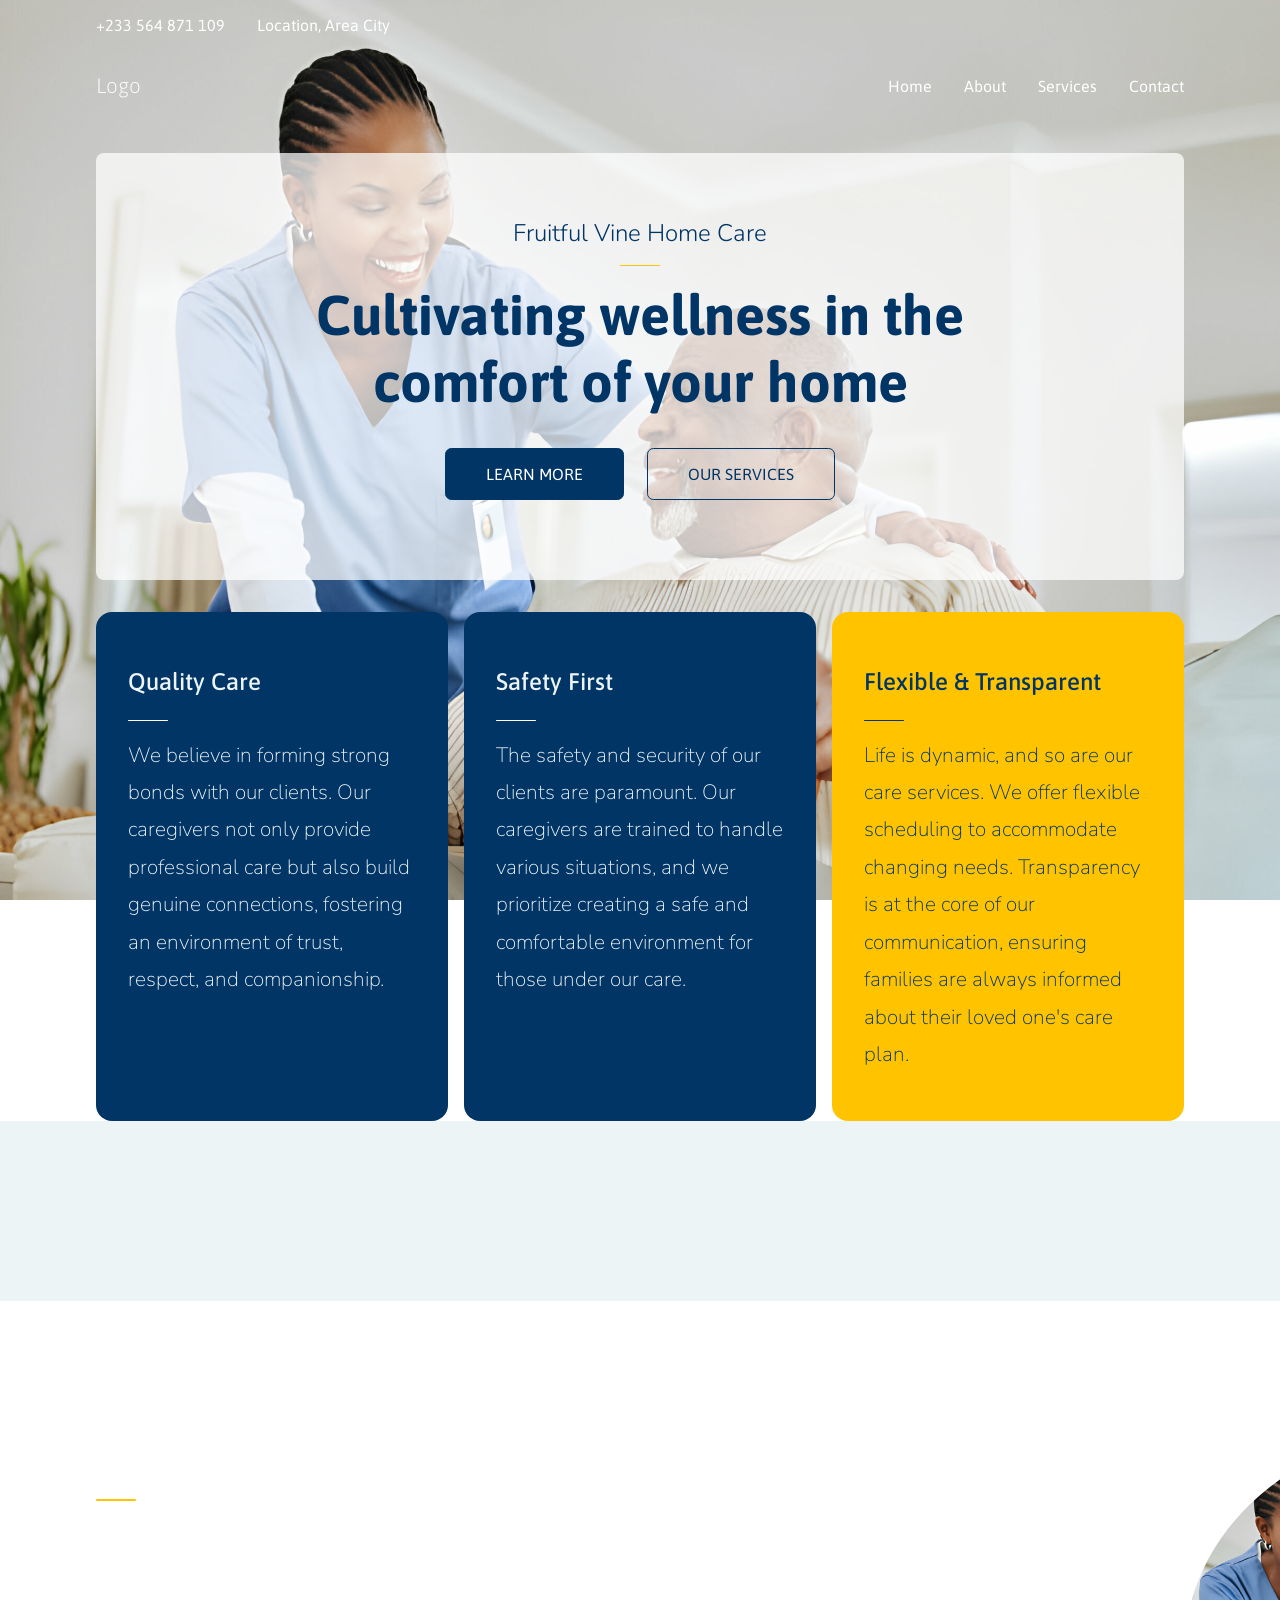
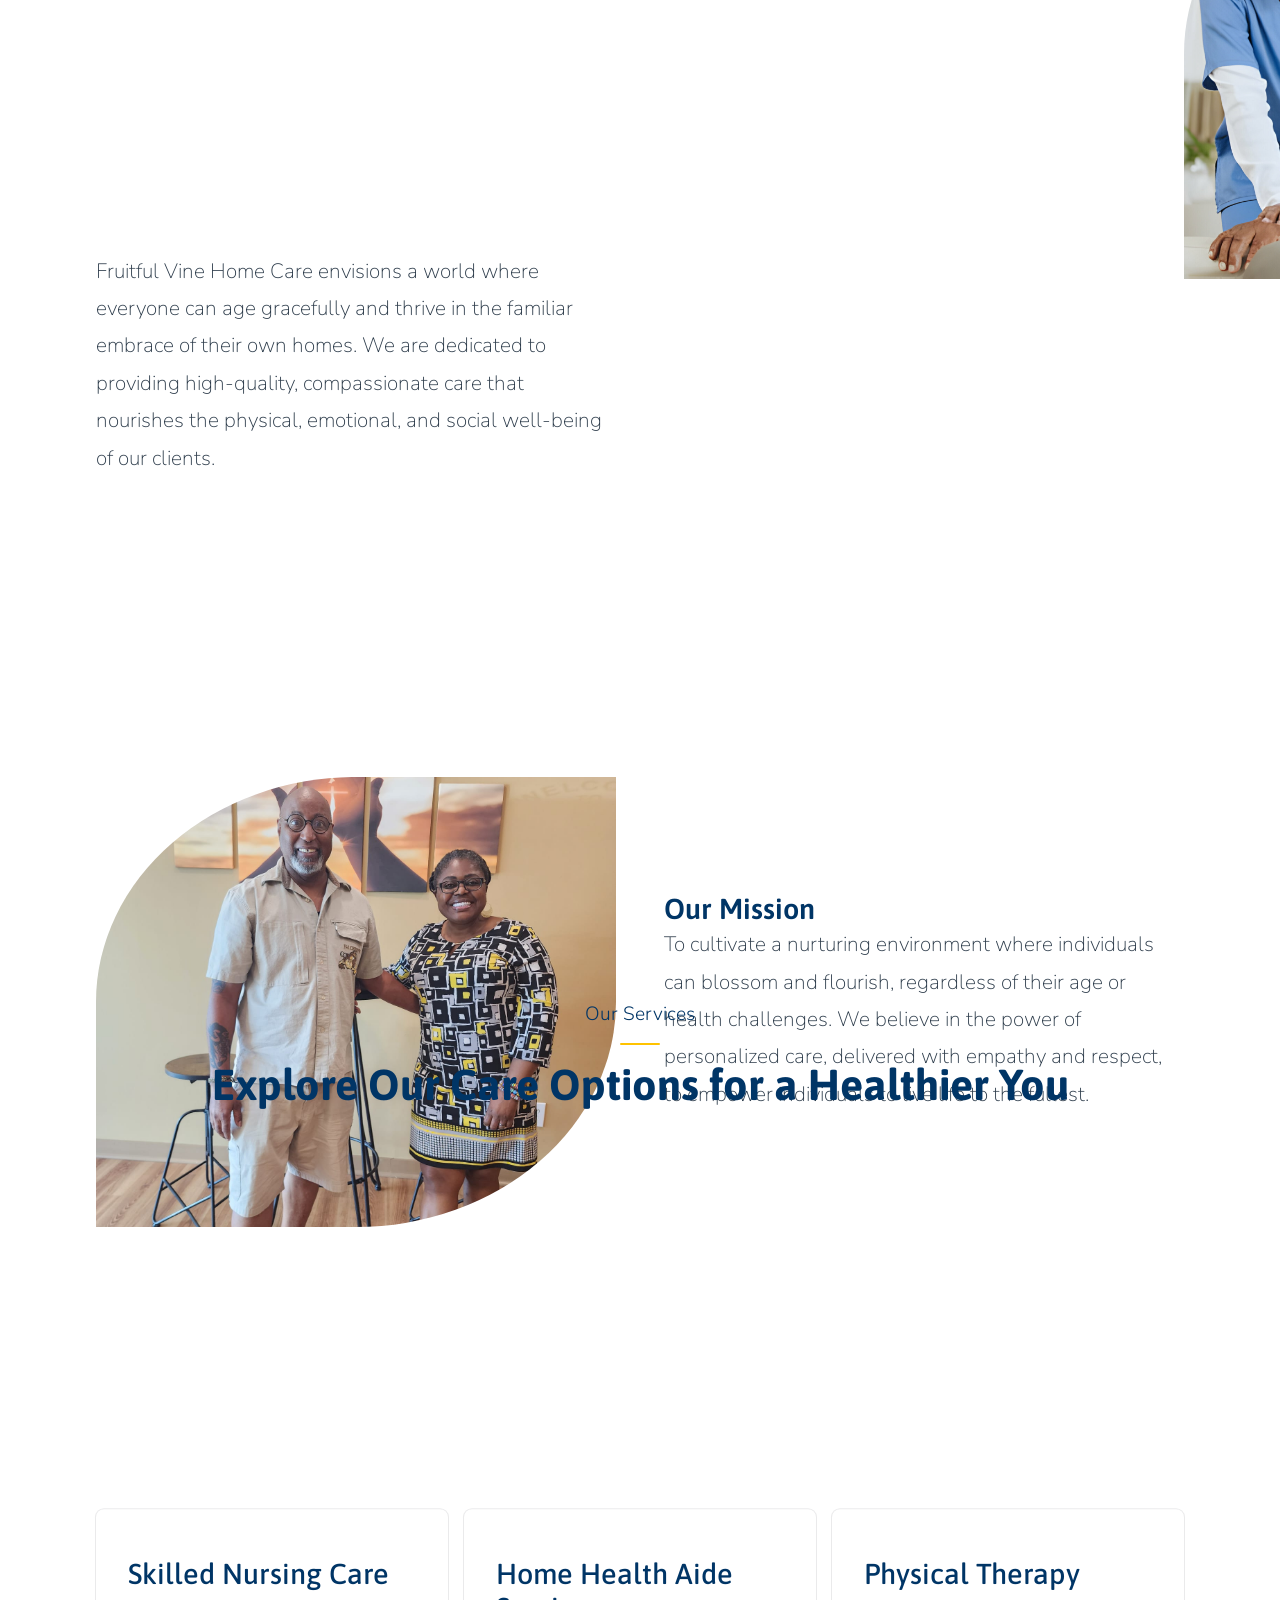
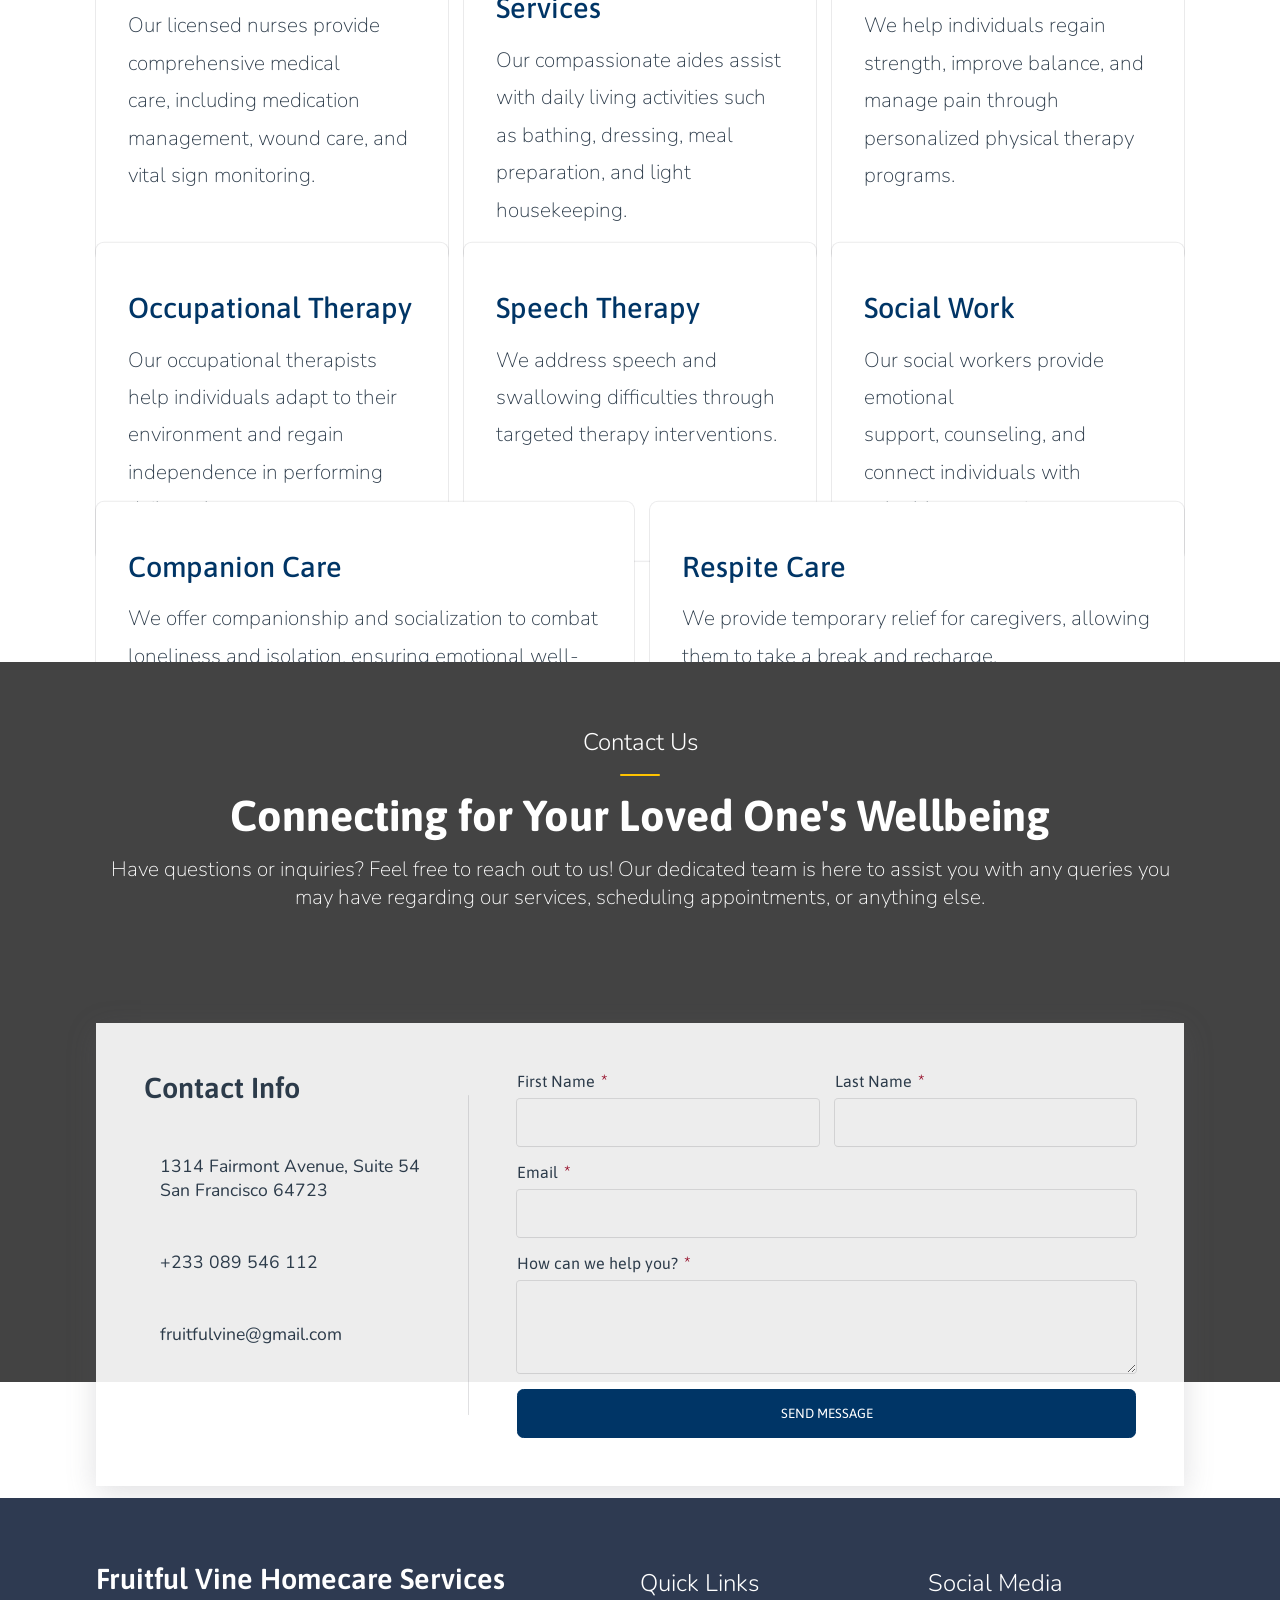
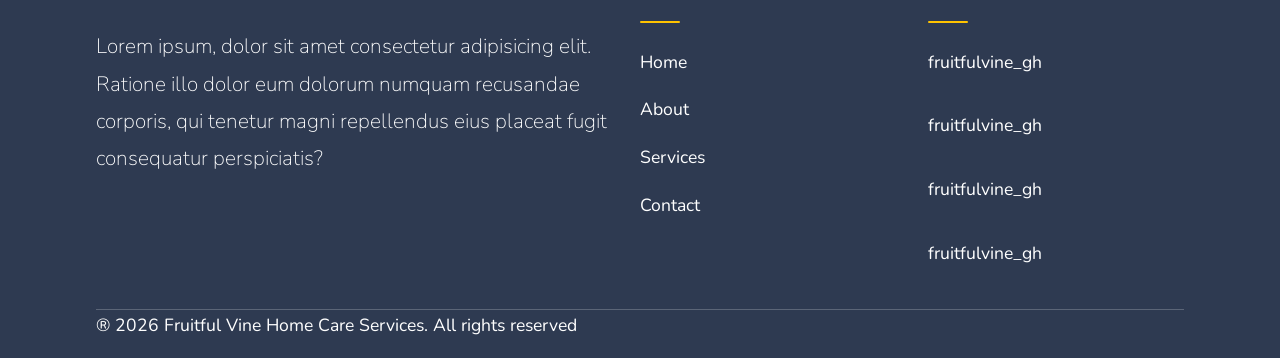
==== commit 272707c0: "Stable for hosting" ====
--- a/index.html
+++ b/index.html
@@ -7,6 +7,7 @@
     <link rel="stylesheet" href="https://unpkg.com/aos@next/dist/aos.css" />
     <link rel="stylesheet" href="https://unicons.iconscout.com/release/v4.0.0/css/line.css">
     <link rel="stylesheet" href="./assets/css/style.css"/>
+    <link rel="stylesheet" href="https://unpkg.com/aos@next/dist/aos.css" />
     <link rel="preconnect" href="https://fonts.googleapis.com">
     <link rel="preconnect" href="https://fonts.gstatic.com" crossorigin>
     <link href="https://fonts.googleapis.com/css2?family=Nunito:ital,wght@0,200;0,300;0,400;0,500;0,600;0,700;0,800;1,200;1,300;1,400&family=Open+Sans:ital,wght@0,300;0,400;0,500;0,600;0,700;1,300;1,400&display=swap" rel="stylesheet">
@@ -95,12 +96,16 @@
     </div>
 
     <section class="hero container">
-        <div class="content">
-            <div class="flex-col align-center fade-in">
+        <div class="content"
+        data-aos="fade-in"
+        data-aos-duration="2000"
+        data-aos-easing="ease-in-out"
+        >
+            <div class="flex-col align-center">
                 <h1 class="h-sm"> Fruitful Vine Home Care</h1>
                 <hr class="hr hr-yellow">
                 <h2 class="h-xl"> Cultivating wellness in the comfort of your home</h2>
-                <div class="hero-buttons fade-in delay-500">
+                <div class="hero-buttons">
                     <a class="btn btn-blue-fill" href="#">Learn More</a>
                     <a class="btn btn-blue-outline" href="#">Our Services</a>
                 </div> 
@@ -109,16 +114,25 @@
     </section>
     <div class="hero-bg-image scaleAnimation"></div>
 
-    <section class="hero-cards container slide-in from-bottom">
-        <div class="hero-card">
-                <div><i class="uil uil-star"></i></div>
+    <section class="hero-cards container">
+        <div class="hero-card"
+        data-aos="fade-up"
+        data-aos-duration="1000"
+        data-aos-easing="ease-in-out"
+        >
+            <div><i class="uil uil-star"></i></div>
             <div class="content">
                 <h3>Quality Care</h3>
                 <hr class="hr">
                 <p>We believe in forming strong bonds with our clients. Our caregivers not only provide professional care but also build genuine connections, fostering an environment of trust, respect, and companionship.</p>
             </div>
         </div>
-        <div class="hero-card">
+        <div class="hero-card"
+        data-aos="fade-up"
+        data-aos-duration="1000"
+        data-aos-delay="200"
+        data-aos-easing="ease-in-out"
+        >
             <div><i class="uil uil-shield-check"></i></div>
             <div class="content">
                 <h3 class="short-underline">Safety First</h3>
@@ -126,7 +140,12 @@
                 <p>The safety and security of our clients are paramount. Our caregivers are trained to handle various situations, and we prioritize creating a safe and comfortable environment for those under our care.</p>
             </div>
         </div>
-        <div class="hero-card">
+        <div class="hero-card"
+        data-aos="fade-up"
+        data-aos-duration="1000"
+        data-aos-delay="400"
+        data-aos-easing="ease-in-out"
+        >
             <div><i class="uil uil-thumbs-up"></i></div>
             <div class="content">
                 <h3>Flexible & Transparent</h3>
@@ -143,24 +162,63 @@
     <main>
         <!-- ABOUT -->
         <section id="about" class="about container row gap-md">
-            <div class="content flex-col flex-grow gap-lg">
-                <div class="slide-in from-left flex-col gap">
-                    <h2 class="h-xs text-blue">About Us</h2>
-                    <hr class="hr-md hr-yellow">
-                    <h3 class="h-lg text-blue">Fostering Wellbeing in Your Home's Comfort</h3>
-                    <p>Fruitful Vine Home Care envisions a world where everyone can age gracefully and thrive in the familiar embrace of their own homes. We are dedicated to providing high-quality, compassionate care that nourishes the physical, emotional, and social well-being of our clients.</p>
+            <div class="content flex-col gap-lg">
+            <div class="flex gap-lg">
+                <div class="flex-col flex-grow gap">
+                    <h2 class="h-xs text-blue"
+                    data-aos="slide-right"
+                    data-aos-duration="1200"
+                    data-aos-easing="ease-in-out"
+                    >About Us</h2>
+                    <hr class="hr-md hr-yellow"
+                    data-aos="zoom-in"
+                    data-aos-duration="1200"
+                    data-aos-delay="500"
+                    data-aos-easing="ease-in-out"
+                    >
+                    <h3 class="h-lg text-blue"
+                    data-aos="slide-right"
+                    data-aos-duration="1200"
+                    data-aos-delay="200"
+                    data-aos-easing="ease-in-out"
+                    >Fostering Wellbeing in Your Home's Comfort</h3>
+                    <p
+                    data-aos="slide-up"
+                    data-aos-duration="1000"
+                    data-aos-easing="ease-in-out"
+                    >Fruitful Vine Home Care envisions a world where everyone can age gracefully and thrive in the familiar embrace of their own homes. We are dedicated to providing high-quality, compassionate care that nourishes the physical, emotional, and social well-being of our clients.</p>
                 </div>
                 <!-- <div>
                     <a href="./pages/about.html">
                         <button class="btn btn-blue-outline">More About Us</button>
                     </a>
                 </div> -->
-                <div class="slide-in from-top delay-200 flex-col gap">
+                <div 
+                style="background-image: url('./assets/img/img-1.jpg');"                 "
+                class="image-container flex-grow"
+                data-aos="slide-left"
+                data-aos-duration="1500"
+                data-aos-easing="ease-in-out-quart"
+                >
+                </div>
+            </div>
+            <div class="flex flex-reverse gap-lg"
+                data-aos="slide-up"
+                data-aos-duration="1000"
+                data-aos-easing="ease-in-out"
+                >
+                <div class="flex-grow">
                     <h2 class="h-md text-blue">Our Mission</h2>
                     <p>To cultivate a nurturing environment where individuals can blossom and flourish, regardless of their age or health challenges. We believe in the power of personalized care, delivered with empathy and respect, to empower individuals to live life to the fullest.</p>
                 </div>
-            </div>
-            <div class="slide-in from-right image-container flex-grow">
+                <div 
+                style="background-image: url('./assets/img/img-about.jpeg');background-position:0 -7rem;"                 "
+                class="image-container flex-grow"
+                data-aos="fade-in"
+                data-aos-duration="1500"
+                data-aos-easing="ease-in-out-quart"
+                >
+                </div>
             </div>
         </section>
         <!-- END OF ABOUT -->
@@ -168,21 +226,33 @@
         <!-- SERVICES -->
         <section id="services" class="services">
             <div class="content container flex-col gap-lg">
-                <div class="text-center flex-col">
+                <div class="text-center flex-col"
+                data-aos="fade-up"
+                data-aos-duration="1000"
+                data-aos-easing="ease-in-out"
+                >
                     <h2 class="h-xs text-blue">Our Services</h2>
                     <hr class="hr-md hr-yellow text-center align-self-center">
                     <h3 class="h-lg text-blue">Explore Our Care Options for a Healthier You</h3>
                 </div>
                 <div class="content row gap">
-                    <div class="card flex-col gap">
+                    <div class="card flex-col gap"
+                    data-aos="slide-up"
+                    data-aos-duration="1000"
+                    data-aos-easing="ease-in-out"
+                    >
                         <div>
                             <i class="uil uil-medkit"></i>
                         </div>
-                        <h3 class="h-md text-blue">Skilled Nursing Care</h3>
+                        <h3 class="h-md thin text-blue">Skilled Nursing Care</h3>
                         <p>Our licensed nurses provide comprehensive medical care, including medication management, wound care, and vital sign monitoring.</p>
                     </div>
 
-                    <div class="card flex-col gap">
+                    <div class="card flex-col gap"
+                    data-aos="slide-up"
+                    data-aos-duration="1000"
+                    data-aos-easing="ease-in-out"
+                    >
                         <div>
                             <i class="uil uil-clinic-medical"></i>
                         </div>
@@ -190,40 +260,63 @@
                         <p>Our compassionate aides assist with daily living activities such as bathing, dressing, meal preparation, and light housekeeping.</p>
                     </div>
 
-                    <div class="card flex-col gap">
+                    <div class="card flex-col gap"
+                    data-aos="slide-up"
+                    data-aos-duration="1000"
+                    data-aos-easing="ease-in-out"
+                    >
                         <div><i class="uil uil-wheelchair"></i></div>
                         <h3 class="h-md text-blue">Physical Therapy</h3>
                         <p>We help individuals regain strength, improve balance, and manage pain through personalized physical therapy programs.</p>
                     </div>
 
-                    <div class="card flex-col gap">
+                    <div class="card flex-col gap"
+                    data-aos="slide-up"
+                    data-aos-duration="1000"
+                    data-aos-easing="ease-in-out"
+                    >
                         <div><i class="uil uil-heart-medical"></i></div>
                         <h3 class="h-md text-blue">Occupational Therapy</h3>
                         <p>Our occupational therapists help individuals adapt to their environment and regain independence in performing daily tasks.</p>
                     </div>
 
-                    <div class="card flex-col gap">
+                    <div class="card flex-col gap"
+                    data-aos="slide-up"
+                    data-aos-duration="1000"
+                    data-aos-easing="ease-in-out"
+                    >
                         <div><i class="uil uil-microphone"></i></div>
                         <h3 class="h-md text-blue">Speech Therapy</h3>
                         <p>We address speech and swallowing difficulties through targeted therapy interventions.</p>
                     </div>
 
-                    <div class="card flex-col gap">
+                    <div class="card flex-col gap"
+                    data-aos="slide-up"
+                    data-aos-duration="1000"
+                    data-aos-easing="ease-in-out"
+                    >
                         <div><i class="uil uil-user-nurse"></i></div>
                         <h3 class="h-md text-blue">Social Work</h3>
                         <p>Our social workers provide emotional support, counseling, and connect individuals with valuable community resources.</p>
                     </div>
 
-                    <div class="card flex-col gap">
+                    <div class="card flex-col gap"
+                    data-aos="slide-up"
+                    data-aos-duration="1000"
+                    data-aos-easing="ease-in-out"
+                    >
                         <div>
-                        
                             <i class="uil uil-comments"></i>
                         </div>
                         <h3 class="h-md text-blue">Companion Care</h3>
                         <p>We offer companionship and socialization to combat loneliness and isolation, ensuring emotional well-being.</p>
                     </div>
 
-                    <div class="card flex-col gap">
+                    <div class="card flex-col gap"
+                    data-aos="slide-up"
+                    data-aos-duration="1000"
+                    data-aos-easing="ease-in-out"
+                    >
                         <div><i class="uil uil-coffee"></i></div>
                         <h3 class="h-md text-blue">Respite Care</h3>
                         <p>We provide temporary relief for caregivers, allowing them to take a break and recharge.</p>
@@ -235,62 +328,65 @@
 
         <!-- WHY US -->
         <section id="contact" class="contact-us">
-            <div class="container flex-col gap-lg align-center">
-                <div class="text-center flex-col gap">
-                    <h2 class="h-sm text-blue">Contact Us</h2>
-                    <hr class="hr-md hr-yellow align-self-center">
-                    <h3 class="h-lg text-blue">Connecting for Your Loved One's Wellbeing</h3>
-                </div>
-                <div class="flex row gap-lg content align-top">
-                    <div class="contact-info flex-col gap-lg">
-                        <h3 class="h-md">Contact Info</h3>
-                        <div class="flex justify-start ">
-                            <i class="uil uil-map-marker"></i>
-                            <span>
-                                1314 Fairmont Avenue, Suite 54<br>San Francisco 64723
-                            </span>
-                        </div>
-                        <div class="flex justify-start ">
-                            <i class="uil uil-phone"></i>
-                            <span>
-                                +233 089 546 112
-                            </span>
-                        </div>
-                        <div class="flex justify-start ">
-                            <i class="uil uil-envelope-alt"></i>
-                            <span>
-                                fruitfulvine@gmail.com
-                            </span>
-                        </div>
-                    </div>  
-                    <hr class="hr-y">
-                    <form method="post" id="contactForm" class="form gap flex-grow">
-                        <div class="flex row">
-                            <div class="formInput">
-                                <label for="firstname">First Name</label>
-                                <input type="text" name="firstname" id="firstname" class="contact-form-field" required>
+            <div class="contact-bg-image">
+                <div class="container flex-col gap-lg align-center">
+                    <div class="text-center flex-col gap py-4">
+                        <h2 class="h-sm text-white">Contact Us</h2>
+                        <hr class="hr-md hr-yellow align-self-center">
+                        <h3 class="h-lg text-white">Connecting for Your Loved One's Wellbeing</h3>
+                        <p class="text-white">Have questions or inquiries? Feel free to reach out to us! Our dedicated team is here to assist you with any queries you may have regarding our services, scheduling appointments, or anything else. </p>
+                    </div>
+                    <div class="flex row gap-lg content align-top">
+                        <div class="contact-info flex-col gap-lg">
+                            <h3 class="h-md">Contact Info</h3>
+                            <div class="flex justify-start ">
+                                <i class="uil uil-map-marker"></i>
+                                <span>
+                                    1314 Fairmont Avenue, Suite 54<br>San Francisco 64723
+                                </span>
+                            </div>
+                            <div class="flex justify-start ">
+                                <i class="uil uil-phone"></i>
+                                <span>
+                                    +233 089 546 112
+                                </span>
+                            </div>
+                            <div class="flex justify-start ">
+                                <i class="uil uil-envelope-alt"></i>
+                                <span>
+                                    fruitfulvine@gmail.com
+                                </span>
+                            </div>
+                        </div>  
+                        <hr class="hr-y">
+                        <form method="post" id="contactForm" class="form gap flex-grow">
+                            <div class="flex row">
+                                <div class="formInput">
+                                    <label for="firstname">First Name</label>
+                                    <input type="text" name="firstname" id="firstname" class="contact-form-field" required>
+                                </div>
+                                <div class="formInput">
+                                    <label for="lastname">Last Name</label>
+                                    <input type="text" name="lastname" id="lastname" class="contact-form-field" required>
+                                </div>
                             </div>
                             <div class="formInput">
-                                <label for="lastname">Last Name</label>
-                                <input type="text" name="lastname" id="lastname" class="contact-form-field" required>
+                                <label for="email">Email</label>
+                                <input type="email" name="email" id="email" class="contact-form-field" required>
                             </div>
-                        </div>
-                        <div class="formInput">
-                            <label for="email">Email</label>
-                            <input type="email" name="email" id="email" class="contact-form-field" required>
-                        </div>
-                        <div class="formInput">
-                            <label for="message">How can we help you?</label>
-                            <textarea name="message" id="message" class="contact-form-field" rows="4" required>
-                            </textarea>
-                        </div>
-                        <button id="btnSpinner" class="btn btn-blue-fill" type="button" onClick="submitForm()">
-                            <span class="btn-spinner">Send Message</span>
-                        </button>
-                    </form>
-                
-                </div>
-            </div>
+                            <div class="formInput">
+                                <label for="message">How can we help you?</label>
+                                <textarea name="message" id="message" class="contact-form-field" rows="4" required>
+                                </textarea>
+                            </div>
+                            <button id="btnSpinner" class="btn btn-blue-fill" type="button" onClick="submitForm()">
+                                <span class="btn-spinner">Send Message</span>
+                            </button>
+                        </form>
+                    
+                    </div>
+                </div>
+        </div>
         </section>
         <!-- END OF WHY US -->
     </main>
@@ -342,7 +438,9 @@
     <!-- </FOOTER> -->
     <!-- <div id="preloader"></div> -->
 
+    <script src="https://unpkg.com/aos@next/dist/aos.js"></script>
     <script>
+        AOS.init();
         const alertBox = document.getElementById('alertBox');
 
         function validateForm() {
--- a/assets/css/style.css
+++ b/assets/css/style.css
@@ -194,6 +194,9 @@
     font-family: "Asap", sans-serif;
     line-height: 1.2;
 }
+.services .card .h-md{
+    font-weight: 500;
+}
 .h-lg{
     font-weight: 700;
     font-size: 2.7rem;
@@ -205,6 +208,14 @@
     font-size: 3.5rem;
     font-family: "Asap", sans-serif;
     line-height: 1.2;
+}
+.py-1{
+    padding-top: 1rem;
+    padding-bottom: 1rem;
+}
+.py-4{
+    padding-top: 4rem;
+    padding-bottom: 4rem;
 }
 .hero{
     /* min-height: 70vh; */
@@ -248,11 +259,12 @@
 }
 .hero-cards{
     display: flex;
+    flex-wrap: wrap;
+    justify-content: center;
     gap: 1rem;
 }
 .hero-card{
     flex: 1;
-    display: flex;
     padding: 3rem 2rem;
     background-color: var(--blue);
     color: white;
@@ -291,7 +303,7 @@
     border-color: var(--blue);
 }
 .hero-card:hover{
-    transform: scale(1.1);
+    transform: scale(1.05);
     box-shadow: var(--shadow-1);
 }
 a .btn {
@@ -437,6 +449,9 @@
 .text-blue{
     color: var(--blue);
 }
+.text-white{
+    color: white;
+}
 .text-center{
     text-align: center;
 }
@@ -456,8 +471,10 @@
     color: var(--dark);
 }
 .image-container{
+    width: 150px;
+    min-height: 50vh;
     border-radius: 50% 0 50% 0rem;
-    background-image: url("../img/img-1.jpg");
+    /* background-image: url("../img/img-1.jpg"); */
     background-size: cover;
     background-position: center;
 }
@@ -466,6 +483,12 @@
 }
 .flex-grow-2{
     flex: 2;
+}
+.flex-reverse{
+    flex-direction: row-reverse;
+}
+.overflow-hidden{
+    overflow: hidden;
 }
 .services{
     padding: 6rem 0;
@@ -480,10 +503,22 @@
     cursor: default;
     transition: transform 0.5s ease;
 }
-.services .content .card:hover{
-    box-shadow: #959da533 0px 8px 24px;
-    transform: scale(1.1);
-
+.services .content .card div{
+    width: fit-content;
+    transform: scale(1);
+    transition: transform 0.5s linear;
+}
+.services .content .card:hover div{
+    animation: zoomInOut 1s infinite alternate;
+
+}
+@keyframes zoomInOut {
+    0% {
+      transform: scale(1);
+    }
+    100% {
+      transform: scale(1.5);
+    }
 }
 .services .content .card:last-child {
     flex: 1 0 calc(33.33% - 20px); /* Maintain base width, don't grow, don't shrink */
@@ -500,18 +535,33 @@
     font-size: 2.5rem;
     color: var(--yellow);
 }
+.services .card:hover{
+    border: 1px solid var(--blue);
+}
+p{
+    font-size: 1.3rem !important;
+    font-weight: 200 !important;
+}
 .contact-us{
+    min-height: 100vh;
     padding: 4rem 0;
-    background-image: url('../assets/img/img-1.jpg');
+    /* border: 1px solid red; */
+}
+.contact-bg-image{
+    height: 80vh;
+    background-image: url('../img/img-3.jpg');
     background-repeat: no-repeat;
-    background-position-y: center;
+    background-attachment: fixed;
+    background-color: #434343;
+    background-blend-mode: overlay;
+    position: relative;
 }
 .contact-us .content{
     width: 100%;
     padding: 3rem;
     color: var(--dark);
     box-shadow: rgba(100, 100, 111, 0.2) 0px 7px 29px 0px;
-    position: relative;
+    margin-bottom: 4rem;
 }
 .contact-us .contact-info i{
     font-size: 1.5rem;
@@ -520,14 +570,14 @@
 .contact-us .contact-info span{
     font-size: 1.1rem;
 }
-.contact-us{
+/* .contact-us{
     background-color: var(--light);
-}
+} */
 .contact-us input, .contact-us textarea{
     background-color: transparent;
 }
 .contact-us .content{
-    background-color: #ffffffe4;
+    background-color: rgba(255, 255, 255, 0.9);
 }
 .form{
     display: flex;
@@ -632,6 +682,7 @@
 }
 footer .claims{
     padding-bottom: 1rem;
+    border-top: 1px solid rgba(255, 255, 255, 0.216);
 }
 .scroll-up-btn{
     width: 4rem;
@@ -676,10 +727,10 @@
     opacity: 1;
 }
 .from-left{
-    transform: translateX(-100%);
+    transform: translateX(-20%);
 }
 .from-right{
-    transform: translateX(100%);
+    transform: translateX(20%);
 }
 .from-left,
 .from-right{
@@ -696,19 +747,19 @@
 .from-top,
 .from-bottom{
     transition: all 1.3s ease-in-out;
-    filter: blur(5px);
-    opacity: 0;
+    opacity: .5;
 }
 .from-top{
-    transform: translateY(-100%);
+    /* transform: translateY(-20%); */
+    transform: translate3d(0, 100%, 0);
 }
 .from-bottom{
-    transform: translateY(100%);
+    transform: translateY(20%);
 }
 .from-top.appear,
 .from-bottom.appear{
-    transform: translateY(0);
-    filter: blur(0);
+    /* transform: translateY(0); */
+    transform: none;
     opacity: 1;
 }
 .delay-50{
@@ -764,6 +815,10 @@
     }
     .hero-bg-image{
         min-height: 100vh;
+    }
+    .hero-card{
+        flex: 0 0 calc(50% - .5rem);
+        display: flex;
     }
 }
 
@@ -855,7 +910,7 @@
         height: 180px;
     }
     .h-sm{
-        font-size: 1.2rem;
+        font-size: 1.3rem;
     }
     .h-md{
         font-size: 1.5rem;
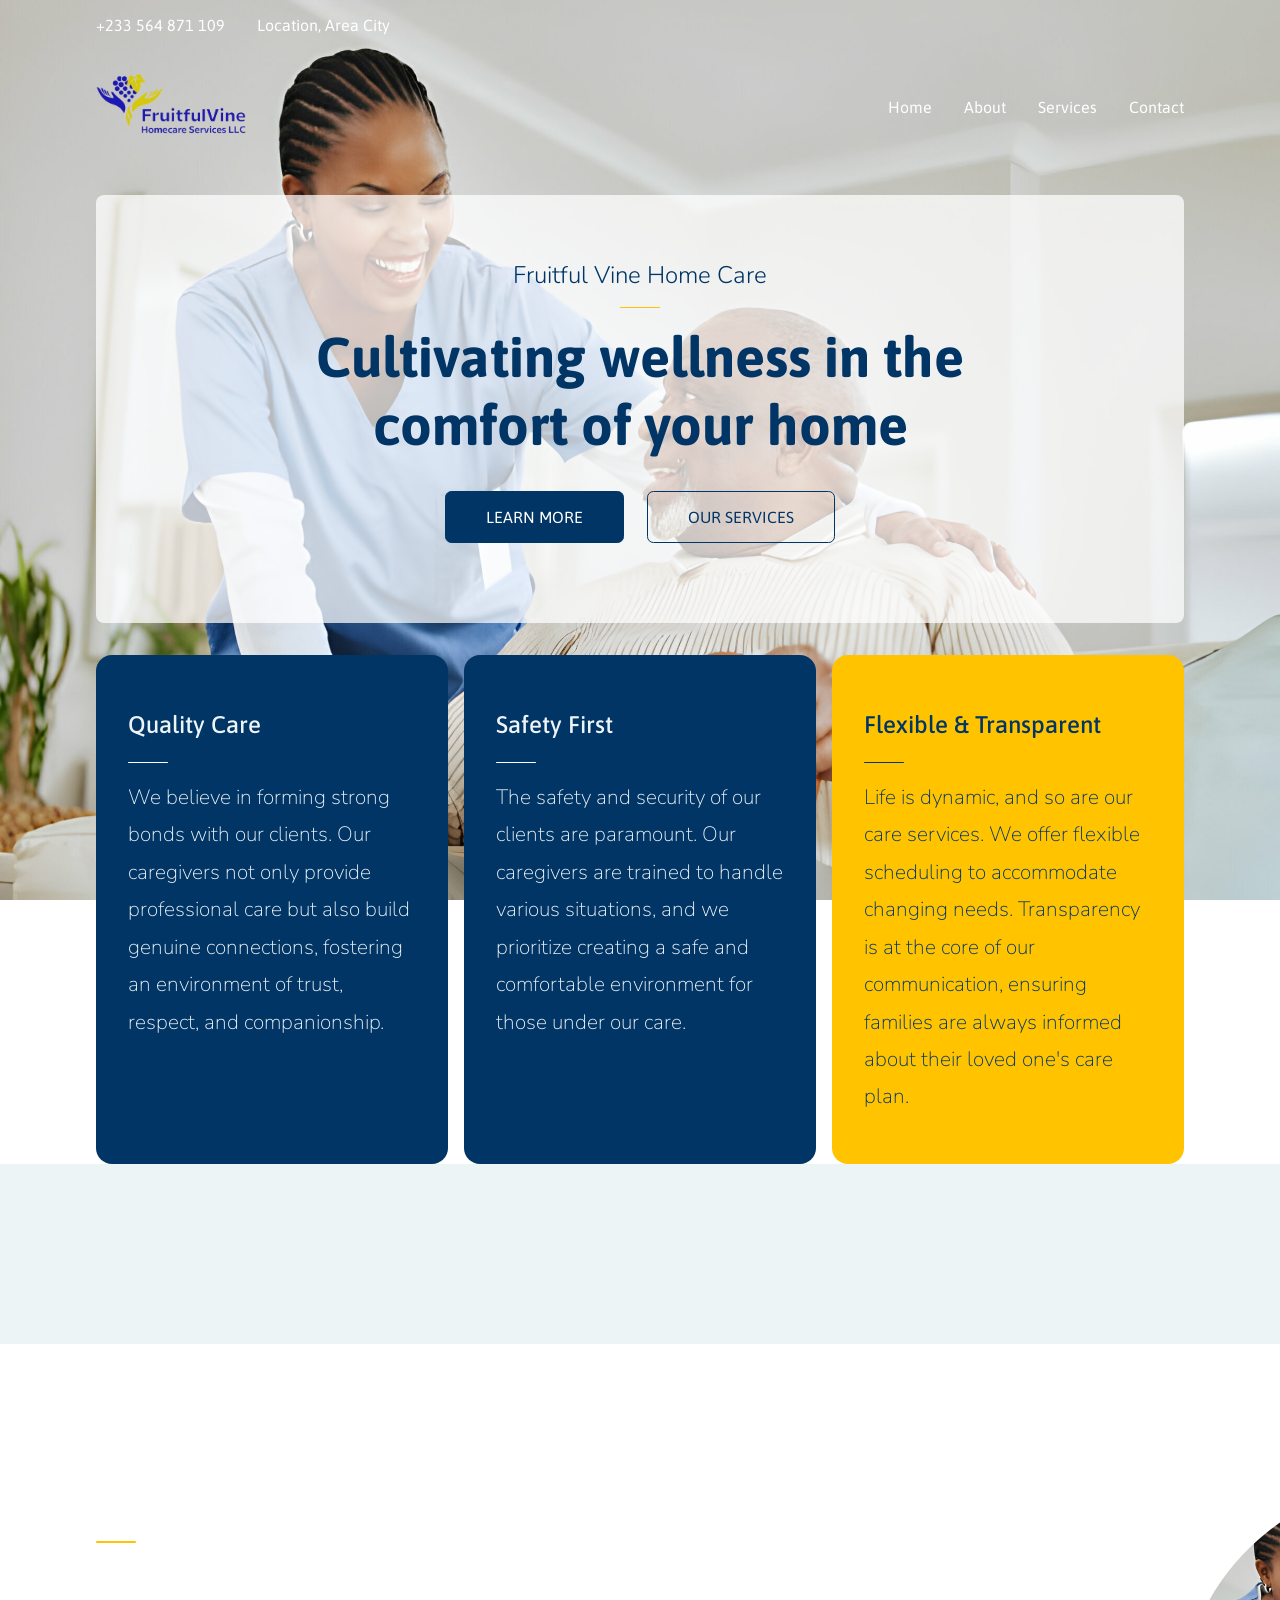
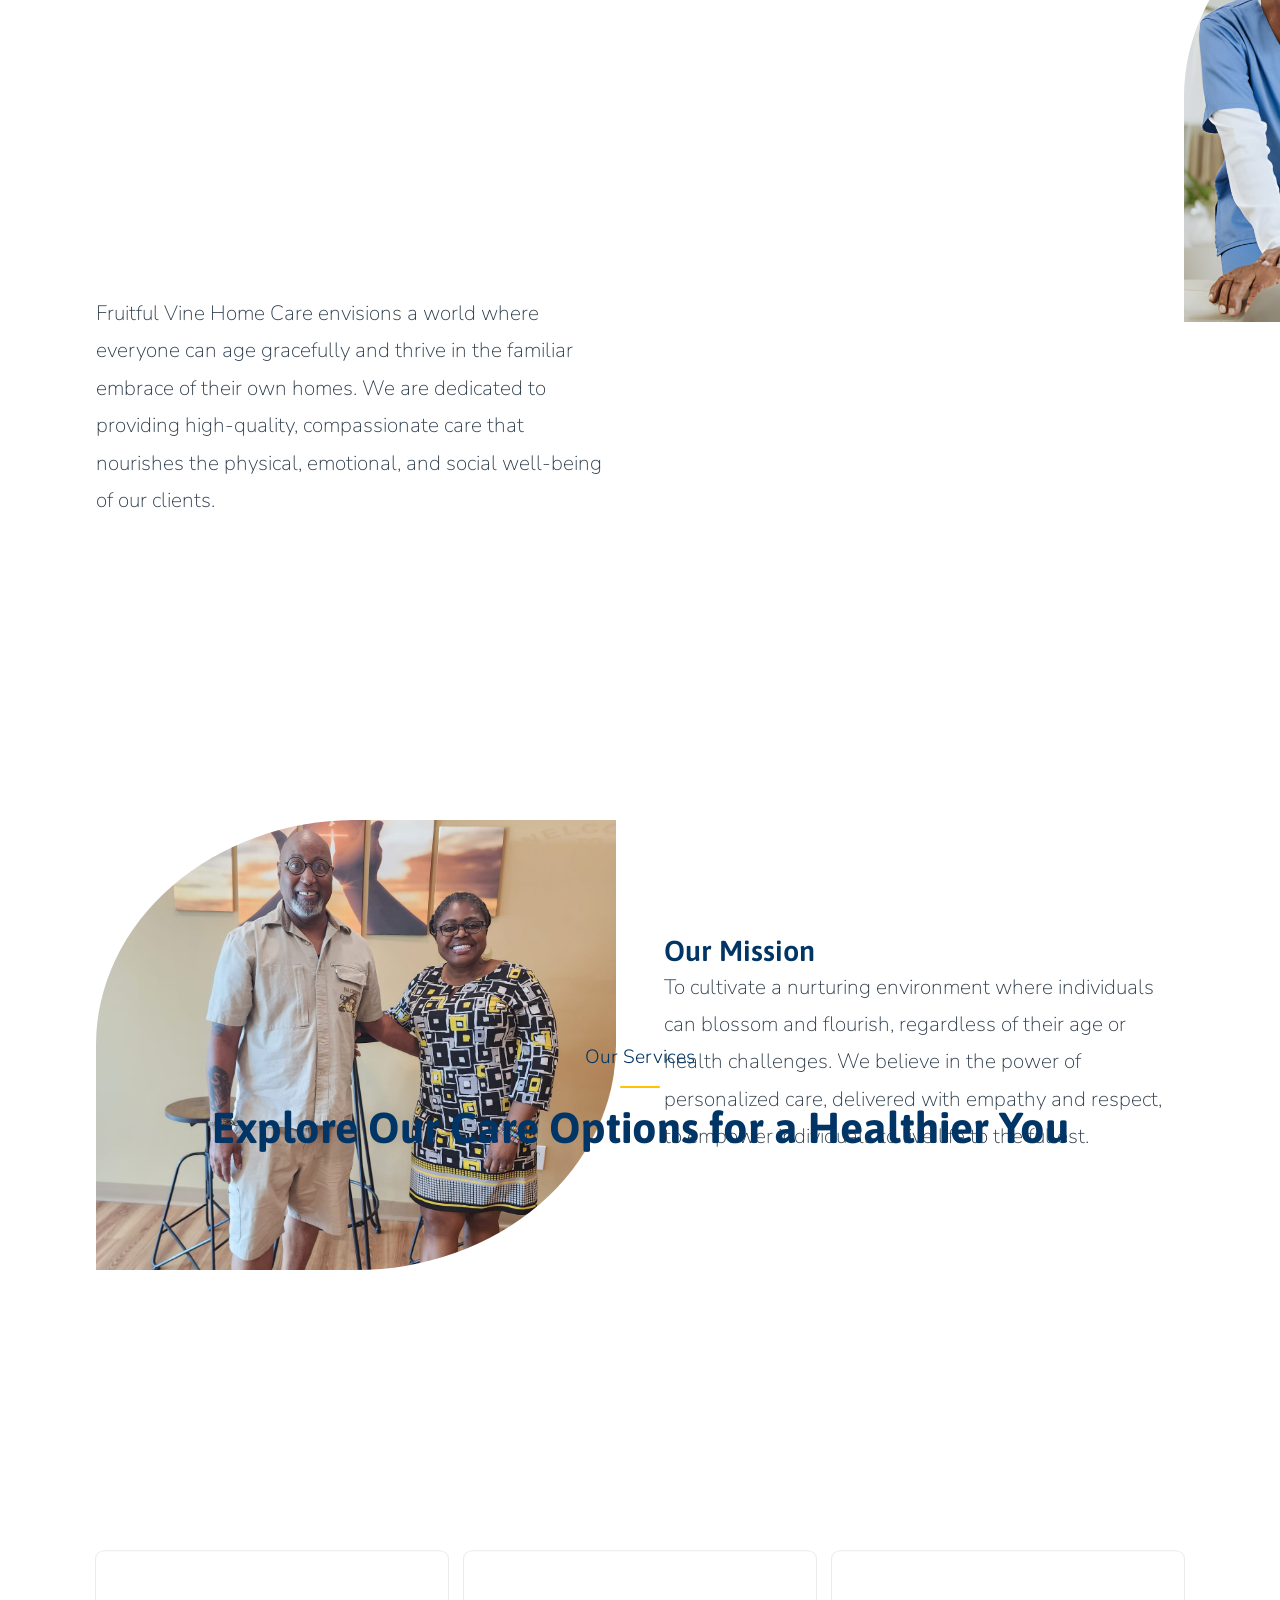
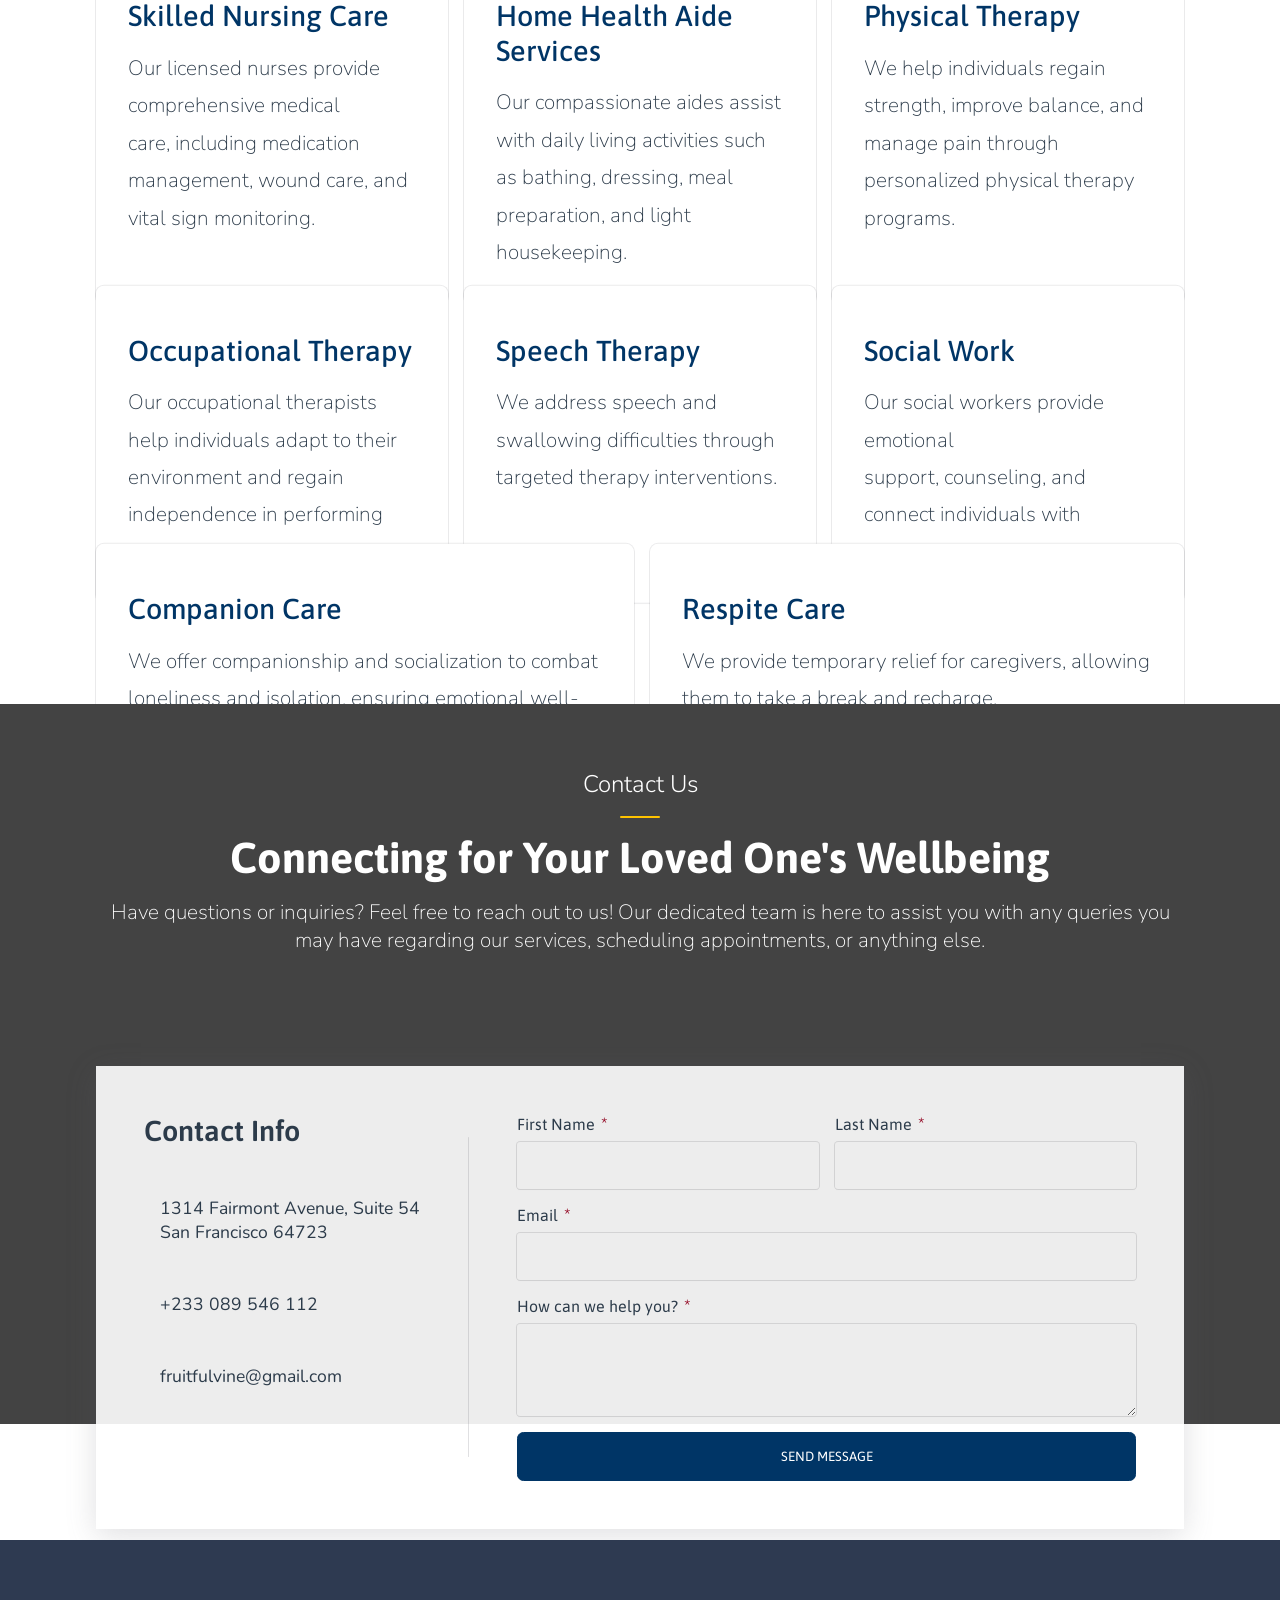
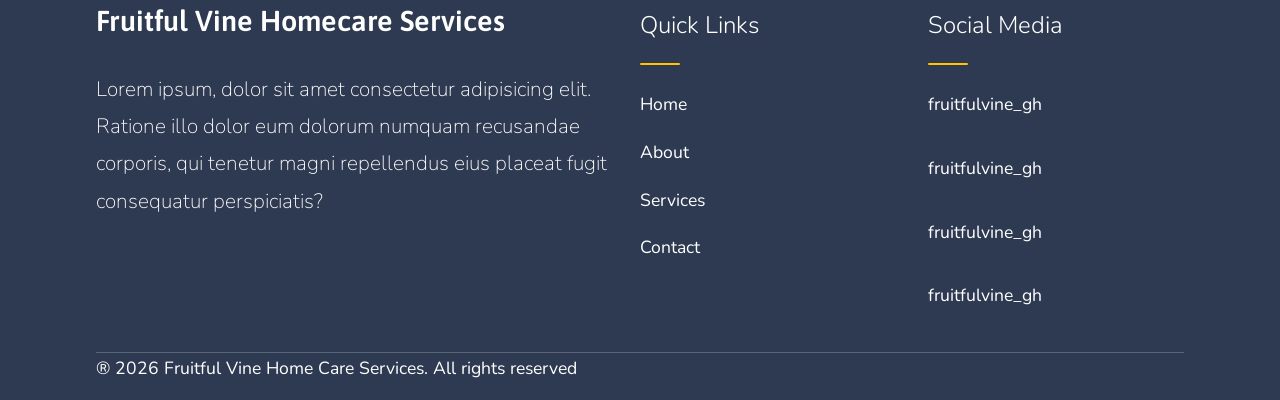
==== commit c9650e60: "Added favicon" ====
--- a/index.html
+++ b/index.html
@@ -4,6 +4,8 @@
     <meta charset="UTF-8">
     <meta name="viewport" content="width=device-width, initial-scale=1.0">
     <title>Fruitful Vine Home Care</title>
+    <link rel="icon" href="./assets/img/favicon.ico" type="image/x-icon">
+    <link rel="shortcut icon" href="./assets/img/favicon.ico" type="image/x-icon">
     <link rel="stylesheet" href="https://unpkg.com/aos@next/dist/aos.css" />
     <link rel="stylesheet" href="https://unicons.iconscout.com/release/v4.0.0/css/line.css">
     <link rel="stylesheet" href="./assets/css/style.css"/>
@@ -49,7 +51,7 @@
                     <span class="menu-btn-icon"></span>
                 </div>
 
-                <p id="logo">Logo</p>
+                <p id="logo"><img src="./assets/img/logo.png"/></p>
             </div>
             <ul class="navlinks flex gap-md">
                 <li><a href="#home" class="active">Home</a></li>
--- a/assets/css/style.css
+++ b/assets/css/style.css
@@ -179,6 +179,10 @@
 }
 #nav-menu ul:last-child{
     padding-bottom: 2rem;
+}
+#logo img{
+    width: 150px; /* Set the width to 200 pixels */
+    height: auto;
 }
 .h-xs{
     font-weight: 300;
@@ -900,6 +904,10 @@
     /* #nav-menu.open ul{
         padding: 1rem 0;
     } */
+    #logo img{
+        width: 100px; /* Set the width to 200 pixels */
+        height: auto;
+    }
     .alt-topnav .contact-links,
     .alt-topnav .social-media-links
     {
